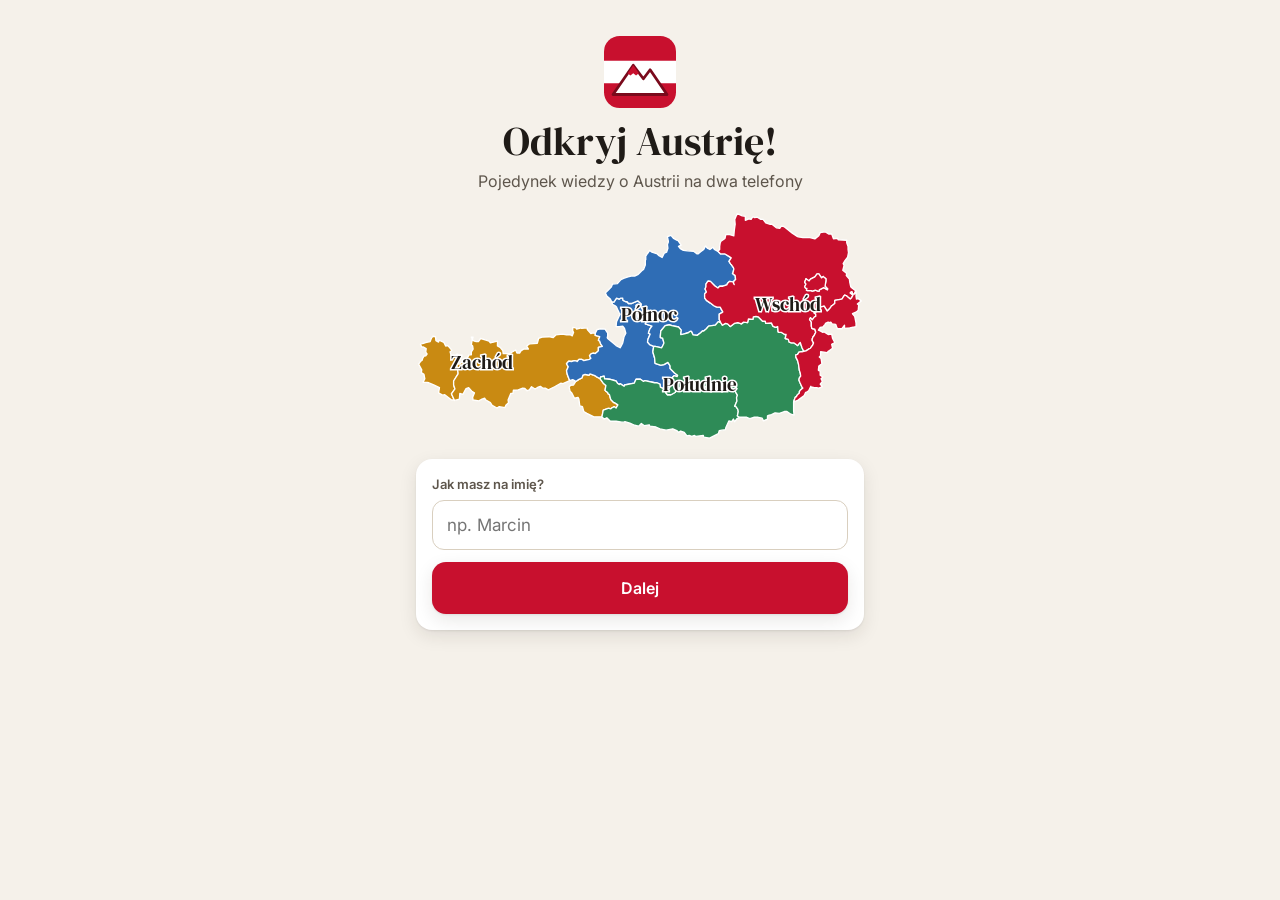
==== docs/index.html @ 0fe3a3f0 "Bez migania kart (ekran nie przebudowuje się bez zmian), animacja rzutu kostką, czas rzutu doliczany" ====
<!doctype html>
<html lang="pl">
<head>
<meta charset="utf-8">
<meta name="viewport" content="width=device-width, initial-scale=1, viewport-fit=cover">
<title>Odkryj Austrię!</title>
<meta name="description" content="Pojedynek wiedzy o Austrii na dwa telefony: zbierz pełną mapę kraju.">
<meta name="theme-color" content="#C8102E">
<meta name="apple-mobile-web-app-capable" content="yes">
<meta name="mobile-web-app-capable" content="yes">
<meta name="apple-mobile-web-app-status-bar-style" content="black-translucent">
<meta name="apple-mobile-web-app-title" content="Odkryj Austrię">
<link rel="manifest" href="manifest.webmanifest">
<link rel="icon" href="icon-192.png">
<link rel="apple-touch-icon" href="apple-touch-icon.png">
<link rel="preconnect" href="https://fonts.googleapis.com">
<link rel="preconnect" href="https://fonts.gstatic.com" crossorigin>
<link href="https://fonts.googleapis.com/css2?family=DM+Serif+Display&family=Inter:wght@400;600;700;800&display=swap" rel="stylesheet">
<style>:root {
  --red: #C8102E; --red-ink: #8E0B21; --red-soft: #FBE7EA;
  --bg: #F5F1EA; --bg2: #EBE4D8; --card: #FFFFFF; --ink: #1F1B17; --ink2: #5E564C; --line: #D9CFBF;
  --ok: #1E7F4F; --ok-soft: #DDF2E6; --bad: #B3261E; --bad-soft: #FADEDC; --warn: #9A6B00;
  --c-ZAB: #C65A12; --c-GEO: #237A4B; --c-HIS: #A1262B; --c-KUL: #2557C7; --c-SPO: #7A3BB0; --c-WYB: #A07800;
  --r-east: #C8102E; --r-north: #2F6DB5; --r-south: #2E8B57; --r-west: #C98A12; --r-none: #D7D0C4;
  --art-sky: #DCEBF5; --art-ink: #2A2420; --art-red: #C8102E; --art-stone: #EFE6D6; --art-green: #7DB46C; --art-green2: #8BBF73;
  --art-rock: #A9B4BF; --art-lake: #5B9BD5; --art-gold: #E1B12C; --art-sun: #F2C14E;
  --sp-luck-bg: #FCE9C8; --sp-detour-bg: #DDE7F0; --sp-ticket-bg: #E3F0E1; --sp-express-bg: #F3E2F1;
  --shadow: 0 1px 2px rgba(40,30,20,.08), 0 6px 18px rgba(40,30,20,.10);
  --radius: 16px;
  --font: 'Inter', system-ui, -apple-system, 'Segoe UI', Roboto, sans-serif;
  --deco: 'DM Serif Display', Georgia, serif;
  color-scheme: light;
}
@media (prefers-color-scheme: dark) {
  :root:not([data-theme="light"]) {
    --bg: #15120F; --bg2: #1F1A16; --card: #26201B; --ink: #F3EDE4; --ink2: #B6AB9C; --line: #3A322B;
    --red-soft: #3A1418; --ok: #5CC28C; --ok-soft: #173326; --bad: #F2867E; --bad-soft: #3A1B19; --warn: #E3B341;
    --c-ZAB: #F08A47; --c-GEO: #4CB97E; --c-HIS: #EE6B70; --c-KUL: #7FA2F5; --c-SPO: #B98AE6; --c-WYB: #D9B23A;
    --r-none: #4A4139; --art-sky: #2B3A47; --art-stone: #CFC4B2; --art-ink: #14110E;
    --sp-luck-bg: #3D3221; --sp-detour-bg: #26313B; --sp-ticket-bg: #23331F; --sp-express-bg: #382536;
    --shadow: 0 1px 2px rgba(0,0,0,.4), 0 6px 18px rgba(0,0,0,.35);
    color-scheme: dark;
  }
}
:root[data-theme="dark"] {
  --bg: #15120F; --bg2: #1F1A16; --card: #26201B; --ink: #F3EDE4; --ink2: #B6AB9C; --line: #3A322B;
  --red-soft: #3A1418; --ok: #5CC28C; --ok-soft: #173326; --bad: #F2867E; --bad-soft: #3A1B19; --warn: #E3B341;
  --c-ZAB: #F08A47; --c-GEO: #4CB97E; --c-HIS: #EE6B70; --c-KUL: #7FA2F5; --c-SPO: #B98AE6; --c-WYB: #D9B23A;
  --r-none: #4A4139; --art-sky: #2B3A47; --art-stone: #CFC4B2; --art-ink: #14110E;
  --sp-luck-bg: #3D3221; --sp-detour-bg: #26313B; --sp-ticket-bg: #23331F; --sp-express-bg: #382536;
  --shadow: 0 1px 2px rgba(0,0,0,.4), 0 6px 18px rgba(0,0,0,.35);
  color-scheme: dark;
}

* { box-sizing: border-box; -webkit-tap-highlight-color: transparent; }
html, body { margin: 0; height: 100%; }
body {
  background: var(--bg); color: var(--ink); font-family: var(--font); font-size: 16px; line-height: 1.45;
  -webkit-font-smoothing: antialiased; overscroll-behavior-y: none;
}
#app {
  max-width: 480px; margin: 0 auto; min-height: 100%;
  padding: calc(env(safe-area-inset-top) + 12px) 16px calc(env(safe-area-inset-bottom) + 16px);
  display: flex; flex-direction: column;
}
svg { display: block; }
button { font: inherit; color: inherit; }
a { color: var(--red); }
h1, h2, h3 { margin: 0; line-height: 1.15; }
.deco { font-family: var(--deco); font-weight: 400; letter-spacing: .2px; }
.muted { color: var(--ink2); }
.small { font-size: 13px; }
.center { text-align: center; }
.row { display: flex; gap: 10px; align-items: center; }
.row.wrap { flex-wrap: wrap; }
.grow { flex: 1; }
.stack { display: flex; flex-direction: column; gap: 12px; }
.spacer { flex: 1; }
.sr { position: absolute; width: 1px; height: 1px; overflow: hidden; clip: rect(0 0 0 0); }

/* przyciski */
.btn {
  display: flex; align-items: center; justify-content: center; gap: 8px; min-height: 52px; padding: 12px 18px;
  border: 0; border-radius: 14px; background: var(--card); color: var(--ink); font-weight: 600; font-size: 16px;
  box-shadow: var(--shadow); cursor: pointer; text-decoration: none; width: 100%; transition: transform .12s ease, background .2s;
}
.btn:active { transform: scale(.98); }
.btn[disabled] { opacity: .45; cursor: default; transform: none; }
.btn.primary { background: var(--red); color: #fff; }
.btn.ghost { background: transparent; box-shadow: none; border: 1.5px solid var(--line); }
.btn.small { min-height: 40px; padding: 8px 12px; font-size: 14px; border-radius: 12px; width: auto; }
.btn svg { width: 20px; height: 20px; }
.iconbtn { width: 44px; height: 44px; border-radius: 12px; border: 0; background: transparent; display: grid; place-items: center; cursor: pointer; color: var(--ink); }
.iconbtn svg { width: 24px; height: 24px; }

/* nagłówek ekranu */
.top { display: flex; align-items: center; gap: 6px; margin: -4px -8px 10px; min-height: 44px; }
.top h2 { font-size: 20px; flex: 1; }

/* karty i panele */
.panel { background: var(--card); border-radius: var(--radius); box-shadow: var(--shadow); padding: 16px; }
.field { display: flex; flex-direction: column; gap: 6px; }
.field label, .lbl { font-size: 13px; font-weight: 600; color: var(--ink2); }
input[type=text], textarea {
  font: inherit; font-size: 17px; padding: 12px 14px; border-radius: 12px; border: 1.5px solid var(--line);
  background: var(--card); color: var(--ink); width: 100%;
}
input[type=text]:focus, textarea:focus { outline: 2px solid var(--red); border-color: transparent; }
.code-input { font-size: 30px !important; letter-spacing: 8px; text-align: center; text-transform: uppercase; font-weight: 700; }
.seg { display: flex; background: var(--bg2); border-radius: 12px; padding: 4px; gap: 4px; }
.seg button { flex: 1; min-height: 40px; border: 0; background: transparent; border-radius: 9px; font-weight: 600; cursor: pointer; color: var(--ink2); }
.seg button.on { background: var(--card); color: var(--ink); box-shadow: var(--shadow); }
.switch { display: flex; align-items: center; justify-content: space-between; gap: 12px; padding: 10px 0; border-bottom: 1px solid var(--line); }
.switch:last-child { border-bottom: 0; }
.switch .t { font-weight: 600; }
.switch .d { font-size: 13px; color: var(--ink2); }
.tog { position: relative; width: 50px; height: 30px; flex: none; }
.tog input { opacity: 0; width: 0; height: 0; position: absolute; }
.tog span { position: absolute; inset: 0; background: var(--line); border-radius: 30px; transition: .2s; cursor: pointer; }
.tog span::after { content: ''; position: absolute; width: 24px; height: 24px; left: 3px; top: 3px; border-radius: 50%; background: #fff; transition: .2s; box-shadow: 0 1px 3px rgba(0,0,0,.3); }
.tog input:checked + span { background: var(--red); }
.tog input:checked + span::after { transform: translateX(20px); }
.tog input:focus-visible + span { outline: 2px solid var(--ink); }

/* ekran startowy */
.hero { text-align: center; padding: 8px 0 4px; }
.hero .logo { width: 72px; height: 72px; margin: 0 auto 10px; }
.hero h1 { font-family: var(--deco); font-size: 40px; font-weight: 400; }
.hero p { margin: 6px 0 0; color: var(--ink2); }
.hero-map { margin: 14px 0 18px; }
.menu { display: grid; grid-template-columns: 1fr 1fr; gap: 10px; }
.menu .btn.wide { grid-column: span 2; }
.resume { border-left: 4px solid var(--red); }
.install-tip { font-size: 14px; background: var(--bg2); border-radius: 12px; padding: 12px; }

/* mapa */
.map svg { width: 100%; height: auto; }
.map path { stroke: var(--card); stroke-width: 3; stroke-linejoin: round; transition: fill .35s ease; }
.map .st.none { fill: var(--r-none); }
.map .reg-label { font-family: var(--deco); font-size: 42px; fill: var(--ink); paint-order: stroke; stroke: var(--card); stroke-width: 7px; text-anchor: middle; pointer-events: none; }
.map.small .reg-label { display: none; }
.map .pop { animation: pop .4s ease; transform-origin: center; transform-box: fill-box; }
@keyframes pop { 0% { transform: scale(1); } 45% { transform: scale(1.06); filter: brightness(1.15); } 100% { transform: scale(1); } }
.legend { display: flex; flex-wrap: wrap; gap: 6px 12px; justify-content: center; font-size: 13px; color: var(--ink2); margin-top: 6px; }
.legend i { display: inline-block; width: 12px; height: 12px; border-radius: 3px; margin-right: 4px; vertical-align: -1px; }

/* plansza */
.board { display: flex; flex-direction: column; gap: 10px; flex: 1; }
.opp-bar { display: flex; align-items: center; gap: 10px; background: var(--card); border-radius: 14px; padding: 8px 10px; box-shadow: var(--shadow); }
.opp-bar .map { width: 96px; flex: none; }
.opp-bar .nm { font-weight: 700; }
.pill { display: inline-flex; align-items: center; gap: 4px; font-size: 12px; font-weight: 700; padding: 3px 8px; border-radius: 99px; background: var(--bg2); color: var(--ink2); }
.pill svg { width: 14px; height: 14px; }
.pill.on { background: var(--ok-soft); color: var(--ok); }
.pill.off { background: var(--bad-soft); color: var(--bad); }
.pill.turn { background: var(--red); color: #fff; }
.me-bar { background: var(--card); border-radius: 16px; padding: 10px 12px 12px; box-shadow: var(--shadow); }
.me-bar .head { display: flex; align-items: center; gap: 8px; margin-bottom: 4px; }
.counts { display: grid; grid-template-columns: repeat(4, 1fr); gap: 6px; margin-top: 8px; }
.counts div { text-align: center; font-size: 12px; border-radius: 10px; padding: 5px 2px; background: var(--bg2); }
.counts b { display: block; font-size: 16px; }
.stage { flex: 1; display: flex; flex-direction: column; gap: 12px; justify-content: center; min-height: 300px; }
.status-line { text-align: center; font-weight: 600; color: var(--ink2); }

/* karta regionu / specjalna */
.gcard {
  width: min(62vw, 230px); aspect-ratio: 63 / 88; margin: 0 auto; border-radius: 16px; background: var(--card);
  box-shadow: var(--shadow); overflow: hidden; display: flex; flex-direction: column; border: 3px solid var(--rc, var(--red));
}
.gcard.enter { animation: flip .45s cubic-bezier(.2,.7,.3,1) both; }
@keyframes flip { from { transform: perspective(700px) rotateY(90deg) scale(.92); } to { transform: none; } }
.gcard .art { flex: 1.1; min-height: 0; }
.gcard .art svg { width: 100%; height: 100%; }
.gcard .mini { padding: 6px 12px 0; }
.gcard .nm { font-family: var(--deco); font-size: 26px; text-align: center; padding: 2px 8px 10px; color: var(--rc); }
.gcard.special { --rc: var(--ink); }
.gcard.special .nm { font-size: 22px; }
.gcard .desc { font-size: 13px; padding: 0 12px 12px; text-align: center; color: var(--ink2); }

/* kostka */
.die {
  width: 84px; height: 84px; margin: 0 auto; border-radius: 20px; display: grid; place-items: center;
  background: var(--card); box-shadow: var(--shadow); color: var(--dc, var(--ink)); border: 3px solid var(--dc, var(--line));
}
.die svg { width: 48px; height: 48px; }
.die-stage { display: flex; flex-direction: column; align-items: center; gap: 12px; }
.die-stage .die { width: 120px; height: 120px; border-radius: 26px; border-width: 4px; transition: border-color .08s, color .08s; }
.die-stage .die svg { width: 68px; height: 68px; }
.die-stage .die.tumble { animation: tumble .18s linear infinite; }
@keyframes tumble { 0% { transform: rotate(0) translateY(0); } 25% { transform: rotate(14deg) translateY(-8px); } 50% { transform: rotate(0) translateY(0); } 75% { transform: rotate(-14deg) translateY(-8px); } 100% { transform: rotate(0) translateY(0); } }
.die-stage .die.land { animation: land .45s cubic-bezier(.2,1.6,.4,1); }
@keyframes land { 0% { transform: scale(.8); } 60% { transform: scale(1.15); } 100% { transform: scale(1); } }
.die-stage .who { color: #fff; font-weight: 700; text-shadow: 0 1px 3px rgba(0,0,0,.5); }
.die-stage .die-label { background: var(--card); border-radius: 10px; padding: 6px 14px; font-size: 18px; opacity: 0; transition: opacity .2s; }
.die-stage .die-label.on { opacity: 1; }
.die-label { text-align: center; font-weight: 700; margin-top: 6px; color: var(--dc); }

/* kategoria */
.cat { display: inline-flex; align-items: center; gap: 6px; font-weight: 700; font-size: 13px; color: var(--cc); background: color-mix(in srgb, var(--cc) 14%, transparent); padding: 4px 10px 4px 6px; border-radius: 99px; }
.cat svg { width: 20px; height: 20px; }
.cat-grid { display: grid; grid-template-columns: 1fr 1fr; gap: 10px; }
.cat-grid .btn { justify-content: flex-start; color: var(--cc); border-left: 5px solid var(--cc); }
.cat-grid .btn span { color: var(--ink); }
.cat-grid .btn svg { width: 26px; height: 26px; }
.diff { display: inline-flex; gap: 3px; vertical-align: middle; }
.diff i { width: 7px; height: 7px; border-radius: 50%; background: var(--line); }
.diff i.on { background: var(--ink2); }

/* pytanie */
.qbox { display: flex; flex-direction: column; gap: 12px; flex: 1; }
.qhead { display: flex; align-items: center; gap: 8px; }
.timer { height: 8px; background: var(--bg2); border-radius: 8px; overflow: hidden; }
.timer i { display: block; height: 100%; background: var(--red); border-radius: 8px; transition: width .25s linear; }
.timer.paused i { background: var(--warn); }
.qtext { font-size: 20px; font-weight: 650; line-height: 1.3; }
.answers { display: flex; flex-direction: column; gap: 10px; margin-top: auto; }
.ans {
  min-height: 56px; border: 2px solid var(--line); background: var(--card); border-radius: 14px; padding: 10px 14px; text-align: left;
  font-size: 16px; font-weight: 600; cursor: pointer; display: flex; align-items: center; gap: 10px; transition: background .2s, border-color .2s;
}
.ans .k { width: 28px; height: 28px; flex: none; border-radius: 8px; background: var(--bg2); display: grid; place-items: center; font-size: 13px; font-weight: 800; color: var(--ink2); }
.ans .t { flex: 1; }
.ans .tags { display: flex; gap: 4px; }
.ans .tag { font-size: 11px; font-weight: 800; padding: 2px 6px; border-radius: 6px; background: var(--bg2); color: var(--ink2); }
.ans.chosen { border-color: var(--ink); }
.ans.correct { border-color: var(--ok); background: var(--ok-soft); }
.ans.correct .k { background: var(--ok); color: #fff; }
.ans.wrong { border-color: var(--bad); background: var(--bad-soft); }
.ans.wrong .k { background: var(--bad); color: #fff; }
.ans.gone { opacity: .25; text-decoration: line-through; pointer-events: none; }
.ans[disabled] { cursor: default; }
.helpers { display: flex; gap: 8px; align-items: center; justify-content: space-between; }

.result { border-radius: 14px; padding: 12px 14px; font-weight: 700; display: flex; gap: 10px; align-items: center; }
.result svg { width: 26px; height: 26px; flex: none; }
.result.good { background: var(--ok-soft); color: var(--ok); }
.result.bad { background: var(--bad-soft); color: var(--bad); }
.result.neutral { background: var(--bg2); color: var(--ink2); }
.expl { font-size: 15px; }
.sources { font-size: 12px; color: var(--ink2); display: flex; flex-wrap: wrap; gap: 4px 10px; }
.sources a { color: var(--ink2); }

/* toasty */
#toasts { position: fixed; left: 0; right: 0; top: calc(env(safe-area-inset-top) + 10px); display: flex; flex-direction: column; align-items: center; gap: 6px; pointer-events: none; z-index: 50; }
.toast { background: var(--ink); color: var(--bg); padding: 10px 16px; border-radius: 12px; font-weight: 600; font-size: 14px; box-shadow: var(--shadow); max-width: 92vw; animation: tin .25s ease; }
@keyframes tin { from { transform: translateY(-10px); opacity: 0; } to { transform: none; opacity: 1; } }

/* modal */
.modal-bg { position: fixed; inset: 0; background: rgba(0,0,0,.45); display: flex; align-items: flex-end; justify-content: center; z-index: 40; }
.modal { background: var(--bg); width: 100%; max-width: 480px; border-radius: 20px 20px 0 0; padding: 18px 16px calc(env(safe-area-inset-bottom) + 18px); max-height: 85vh; overflow: auto; animation: up .25s ease; }
@keyframes up { from { transform: translateY(40px); opacity: .5; } to { transform: none; opacity: 1; } }

/* poczekalnia */
.bigcode { font-size: 44px; font-weight: 800; letter-spacing: 8px; text-align: center; font-variant-numeric: tabular-nums; }
.qr { width: 190px; height: 190px; margin: 0 auto; background: #fff; border-radius: 12px; padding: 10px; }
.qr svg, .qr img { width: 100%; height: 100%; }

/* historia / statystyki */
.bar { height: 10px; background: var(--bg2); border-radius: 10px; overflow: hidden; }
.bar i { display: block; height: 100%; background: var(--cc, var(--red)); }
.list { display: flex; flex-direction: column; gap: 8px; }
.item { background: var(--card); border-radius: 12px; padding: 12px; box-shadow: var(--shadow); }
.tabs { display: flex; gap: 6px; overflow-x: auto; margin-bottom: 4px; }
.tabs button { flex: none; border: 0; background: var(--bg2); border-radius: 99px; padding: 8px 14px; font-weight: 600; cursor: pointer; color: var(--ink2); }
.tabs button.on { background: var(--ink); color: var(--bg); }

/* samouczek */
.slide { text-align: center; }
.slide h3 { font-family: var(--deco); font-size: 26px; font-weight: 400; margin: 8px 0; }
.dots { display: flex; gap: 6px; justify-content: center; }
.dots i { width: 8px; height: 8px; border-radius: 50%; background: var(--line); }
.dots i.on { background: var(--red); }

.win-banner { text-align: center; }
.win-banner h2 { font-family: var(--deco); font-size: 34px; font-weight: 400; }

@media (prefers-reduced-motion: reduce) {
  *, *::before, *::after { animation-duration: .01ms !important; animation-iteration-count: 1 !important; transition-duration: .01ms !important; }
}
@media (min-width: 700px) { #app { padding-top: 28px; } }
</style>
</head>
<body>
<div id="app"></div>
<div id="toasts" aria-live="polite"></div>
<noscript>Ta gra wymaga włączonej obsługi JavaScriptu.</noscript>
<script>
window.COUNTRY = {"code": "at", "name": "Austria", "nameLocal": "Österreich", "gameTitle": "Odkryj Austrię!", "palette": {"primary": "#C8102E", "secondary": "#FFFFFF", "accent": "#E2712B"}, "regions": [{"id": "east", "name": "Wschód", "adminUnits": ["Wiedeń", "Dolna Austria", "Burgenland"], "color": "#C8102E", "motifs": ["katedra św. Szczepana", "diabelski młyn w Praterze", "winnice Wachau", "Jezioro Nezyderskie"], "description": "Najludniejsza część kraju: Wiedeń, dolina Dunaju i równiny nad Jeziorem Nezyderskim."}, {"id": "north", "name": "Północ", "adminUnits": ["Górna Austria", "Salzburg"], "color": "#2F6DB5", "motifs": ["twierdza Hohensalzburg", "Hallstatt", "jeziora Salzkammergut", "Dunaj w Linzu"], "description": "Kraina jezior Salzkammergut, miasto Mozarta i przemysłowy Linz nad Dunajem."}, {"id": "south", "name": "Południe", "adminUnits": ["Styria", "Karyntia"], "color": "#2E8B57", "motifs": ["wieża zegarowa w Grazu", "jezioro Wörthersee", "Grossglockner", "olej z pestek dyni"], "description": "Zielona Styria z Grazem i ciepłe jeziora Karyntii u stóp Wysokich Taurów."}, {"id": "west", "name": "Zachód", "adminUnits": ["Tyrol", "Vorarlberg"], "color": "#C98A12", "motifs": ["Złoty Dach w Innsbrucku", "Alpy i skocznia Bergisel", "Jezioro Bodeńskie"], "description": "Najwyższe Alpy, Innsbruck i Jezioro Bodeńskie na styku trzech państw."}], "specialCards": {"luck": {"name": "Tu felix Austria", "short": "Szczęście", "flavor": "Zabierz przeciwnikowi kartę regionu, którego ci brakuje. Nie działa na gracza w twierdzy."}, "detour": {"name": "Lawina", "short": "Objazd", "flavor": "Lawina zasypała drogę! Oddajesz przeciwnikowi jedną kartę regionu, a jeśli masz duplikat, musisz oddać duplikat."}, "ticket": {"name": "Kolejka gondolowa", "short": "Bilet", "flavor": "Zachowaj tę kartę. Po złej odpowiedzi w swojej turze możesz jej użyć i mimo to zdobyć kartę regionu."}, "express": {"name": "Walc", "short": "Ekspres", "flavor": "Jeszcze jeden takt! Po tej rundzie od razu rozegrasz dodatkową rundę z następną kartą."}}, "regionSplitRationale": "Podział opiera się wyłącznie na granicach krajów związkowych. Każdy makroregion ma rozpoznawalne miasto i krajobraz: Wschód (Wiedeń, Dunaj, Jezioro Nezyderskie), Północ (Salzburg, Salzkammergut, Linz), Południe (Graz, jeziora Karyntii, Wysokie Taury), Zachód (Innsbruck, Alpy, Jezioro Bodeńskie). Wschód ma najwięcej zabytków, dlatego w kategoriach ZAB i GEO każdy z pozostałych regionów ma co najmniej 18% pytań (wymóg: 15%). Grossglockner leży na granicy Karyntii i Tyrolu; przypisano go do Południa (Karyntia, droga Grossglockner).", "contentVersion": "1.0.0", "factsAsOf": "2026-11-04"};
</script>
<script>
// Wygenerowane przez tools/geo2svg.py
window.MAPA = {"w": 1012, "h": 519, "states": [{"id": "vbg", "name": "Vorarlberg", "region": "west", "d": "M85,393L88,402L80,413L87,428L79,426L65,415L60,416L51,411L53,399L40,393L29,388L25,387L16,387L20,379L18,369L12,365L13,359L6,346L10,340L14,337L15,333L18,328L22,327L25,323L22,319L23,311L16,307L14,308L10,302L12,300L17,299L20,298L24,297L32,295L35,287L38,283L44,284L45,293L51,296L52,292L63,297L67,305L72,304L81,315L77,318L80,329L83,326L90,327L93,323L99,326L90,344L91,346L93,353L95,365L95,368L85,384L85,393Z", "cx": 50, "cy": 343}, {"id": "tir", "name": "Tyrol", "region": "west", "d": "M423,450L420,465L412,465L402,465L386,457L379,453L376,442L370,440L368,425L366,421L358,423L352,411L348,407L346,398L349,394L356,393L361,385L367,381L375,377L377,371L382,369L391,371L393,368L404,372L407,374L416,379L423,389L429,394L427,405L429,407L433,410L434,413L436,414L437,415L440,426L447,433L448,433L456,438L452,445L448,442L442,445L440,447L436,446L434,446L428,448L423,450ZM149,425L142,429L129,427L128,421L132,411L127,408L119,399L113,401L106,414L99,412L98,425L87,428L80,413L88,402L85,393L85,384L95,368L95,365L93,353L91,346L98,346L102,343L113,337L120,325L125,325L125,318L129,312L128,305L125,302L127,291L132,294L136,295L141,295L146,288L156,291L165,294L168,298L184,294L184,305L190,308L196,315L197,322L201,322L206,322L212,322L225,314L228,321L234,321L237,316L243,312L254,312L250,305L257,300L274,299L277,288L285,285L300,284L310,286L316,280L331,278L340,280L349,280L353,282L356,274L354,271L354,263L361,264L363,267L373,264L374,265L387,264L387,268L395,277L398,276L405,276L405,281L415,284L412,292L415,294L417,300L421,306L412,308L412,315L411,317L405,322L401,321L396,322L392,327L395,333L392,335L379,338L374,335L368,335L364,340L363,339L358,338L351,340L345,339L340,345L344,352L340,361L342,370L347,383L332,390L327,389L313,397L299,404L292,400L286,400L281,396L276,398L269,402L261,397L256,404L251,406L246,401L241,400L231,404L220,405L219,412L214,412L208,427L209,433L203,439L201,444L188,442L183,445L172,439L168,433L158,427L155,423L149,425ZM127,291L125,285L129,285L127,291Z", "cx": 250, "cy": 345}, {"id": "sbg", "name": "Salzburg", "region": "north", "d": "M566,408L564,410L562,403L552,398L551,391L544,388L539,388L517,383L514,385L507,380L497,380L493,389L471,393L470,396L461,390L459,392L455,389L452,384L437,380L426,379L425,373L417,375L416,379L407,374L404,372L393,368L391,371L382,369L377,371L375,377L367,381L361,385L354,381L347,383L342,370L340,361L344,352L340,345L345,339L351,340L358,338L363,339L364,340L368,335L374,335L379,338L392,335L395,333L392,327L396,322L401,321L405,322L411,317L412,315L412,308L421,306L417,300L415,294L412,292L415,284L405,281L405,276L409,268L417,266L427,267L433,276L433,282L432,286L433,288L446,299L452,304L461,309L463,306L467,298L470,284L474,276L471,265L467,260L459,261L452,261L453,250L459,237L461,233L459,230L456,224L453,217L450,214L444,211L442,205L447,206L453,197L459,199L462,197L467,197L467,199L468,202L474,205L477,205L480,209L487,209L488,208L501,203L509,210L508,215L501,211L497,213L498,223L496,225L499,231L502,241L507,241L513,244L520,242L530,244L531,248L522,246L518,255L533,260L528,267L525,276L529,278L524,290L523,296L528,302L537,306L535,317L536,322L539,332L540,344L552,348L554,348L560,347L569,342L574,350L574,356L584,366L591,371L590,374L583,372L576,379L580,385L570,405L566,408Z", "cx": 465, "cy": 308}, {"id": "ooe", "name": "Górna Austria", "region": "north", "d": "M552,286L557,287L560,298L559,301L555,309L540,306L537,306L528,302L523,296L524,290L529,278L525,276L528,267L533,260L518,255L522,246L531,248L530,244L520,242L513,244L507,241L502,241L499,231L496,225L498,223L497,213L501,211L508,216L509,210L501,203L489,208L487,209L480,209L477,205L474,205L468,202L467,199L467,197L462,197L459,199L453,197L447,206L442,205L439,199L431,192L428,185L434,179L441,172L444,165L455,164L463,155L469,152L479,149L486,147L494,147L502,143L505,140L510,135L514,132L516,127L518,122L518,118L518,111L519,110L519,102L523,96L528,89L533,93L545,97L549,101L556,105L561,95L566,93L569,84L568,76L570,70L570,68L568,58L576,55L582,62L589,66L592,67L599,77L593,80L597,85L604,89L613,90L627,91L635,97L637,97L643,92L650,87L654,79L658,84L664,87L671,82L674,87L682,91L688,97L698,97L706,102L712,106L707,114L711,120L713,122L717,128L718,131L716,140L715,141L721,146L722,155L719,157L717,162L719,166L718,165L716,160L708,159L704,163L702,167L693,170L686,170L682,174L676,170L673,167L665,159L660,158L655,165L655,170L655,171L653,176L656,183L655,184L652,187L652,190L652,196L656,202L665,208L673,214L677,216L680,217L687,217L693,228L692,229L685,233L685,245L689,253L683,250L676,258L661,260L656,266L650,271L647,271L643,275L635,281L626,280L622,272L619,272L615,275L604,278L598,279L598,275L599,269L593,262L578,259L573,257L563,259L553,271L552,282L552,286Z", "cx": 587, "cy": 182}, {"id": "ktn", "name": "Karyntia", "region": "south", "d": "M649,507L632,509L629,507L623,509L617,507L612,508L606,500L598,497L593,500L589,496L580,492L565,495L551,492L542,488L528,486L527,483L516,485L509,480L503,486L494,484L483,479L472,476L470,477L465,477L452,475L446,475L439,475L431,467L425,470L420,465L423,450L428,448L434,446L436,446L440,447L442,445L448,442L452,445L456,438L449,433L447,433L440,426L437,415L436,414L434,413L433,410L429,407L427,405L429,394L423,389L416,379L417,375L425,373L426,379L437,380L452,384L455,389L459,392L461,390L470,396L471,393L493,389L497,380L507,380L514,385L517,383L539,388L544,388L551,391L552,398L562,403L564,410L568,415L576,415L585,410L588,406L594,401L602,394L609,387L613,389L618,384L623,394L635,393L648,399L654,397L669,396L672,399L674,396L683,396L693,391L702,389L703,392L708,397L718,402L726,416L725,422L725,429L720,441L722,441L727,448L728,453L726,463L731,466L725,469L720,476L717,470L713,476L707,474L700,489L699,494L691,495L685,496L683,503L663,513L650,511L649,507Z", "cx": 561, "cy": 438}, {"id": "stm", "name": "Styria", "region": "south", "d": "M731,466L726,463L728,453L727,448L722,441L720,441L725,429L724,422L726,416L718,402L708,397L703,392L702,389L693,391L683,396L674,396L672,399L669,396L654,397L648,399L635,393L623,393L618,384L613,389L609,387L602,394L594,401L588,406L585,410L576,415L568,415L564,410L566,408L570,405L580,385L576,379L583,372L590,374L591,371L584,366L574,356L574,350L569,342L560,347L554,348L552,348L540,344L539,332L536,322L535,318L537,306L540,306L555,309L559,301L560,298L557,287L552,286L552,282L553,271L563,259L573,257L578,259L593,262L599,269L598,275L598,279L604,278L615,275L619,272L622,272L626,280L635,281L643,275L647,271L650,271L656,266L661,260L676,258L683,250L689,253L692,258L699,254L704,255L710,261L719,254L727,252L735,255L740,251L749,252L751,244L761,245L762,239L768,238L773,239L783,249L789,249L790,254L803,253L806,260L812,263L817,261L818,273L820,274L825,274L833,279L836,279L834,288L841,290L843,296L848,298L854,298L862,304L865,300L868,297L872,309L876,317L872,318L869,318L865,319L862,324L858,325L858,326L858,330L862,338L864,345L865,353L866,360L867,363L868,366L869,373L866,377L865,382L867,387L871,396L873,399L874,400L868,405L866,408L866,411L861,416L859,420L857,420L854,428L853,431L853,437L853,451L854,461L847,459L838,453L832,453L821,457L811,456L803,460L798,461L794,463L794,470L785,474L782,468L773,466L763,466L754,469L747,466L731,466Z", "cx": 721, "cy": 348}, {"id": "noe", "name": "Dolna Austria", "region": "east", "d": "M887,312L881,316L876,317L872,309L868,297L865,300L862,304L854,298L848,298L843,296L841,290L834,288L836,279L833,279L825,274L820,274L818,273L817,261L812,263L806,260L803,253L790,254L789,249L783,249L773,239L768,238L762,239L761,245L751,244L749,252L740,251L735,255L727,252L719,254L710,261L704,255L699,254L692,258L689,253L685,245L685,233L692,229L693,228L687,217L680,217L677,216L673,214L665,208L656,202L652,196L652,190L652,187L655,184L656,183L653,176L655,171L655,170L655,165L659,159L665,159L673,167L676,170L682,174L686,170L692,170L702,167L704,163L708,159L716,160L718,165L719,166L717,162L719,157L722,155L721,146L715,141L716,140L718,131L717,128L713,122L711,120L707,114L712,106L706,102L698,97L688,97L682,91L686,87L686,80L687,73L689,68L698,62L700,53L707,53L718,56L719,44L721,30L720,19L723,12L726,6L737,11L744,12L744,21L752,18L757,19L761,13L765,15L771,14L779,19L784,19L790,27L800,30L804,30L814,38L822,39L825,34L831,35L850,50L862,58L866,59L867,59L874,60L883,60L890,60L901,63L910,56L913,49L924,47L932,52L939,52L943,63L952,62L954,65L973,66L973,72L976,80L976,87L977,94L975,104L969,112L965,119L967,123L964,134L973,141L972,146L979,154L980,162L982,171L985,174L993,180L990,188L986,187L985,183L983,183L981,185L985,188L987,190L984,196L981,199L974,193L972,191L968,190L962,199L946,202L946,209L941,213L938,215L937,217L934,221L932,223L930,226L925,220L922,215L913,217L909,223L905,227L904,228L899,230L903,233L903,238L901,239L895,246L891,241L889,245L893,251L893,254L893,260L894,264L894,265L896,266L901,267L903,274L899,282L897,284L895,289L895,293L898,298L896,303L891,310L887,312ZM881,153L878,161L881,165L878,171L880,174L883,175L882,179L884,180L893,180L895,181L902,179L905,180L908,181L911,181L911,178L921,173L929,178L930,176L924,170L926,158L926,153L921,149L920,148L916,151L910,142L906,142L901,149L891,154L888,158L881,153Z", "cx": 820, "cy": 171}, {"id": "bgl", "name": "Burgenland", "region": "east", "d": "M862,428L853,431L854,428L857,420L859,420L861,416L866,411L866,408L868,405L874,400L873,399L871,396L867,387L865,382L866,377L869,373L868,366L867,363L866,360L865,353L864,346L862,338L858,330L858,327L858,325L862,324L865,319L869,318L872,318L876,317L881,316L887,312L891,310L896,303L898,298L895,293L895,289L897,284L899,282L903,274L901,267L896,266L894,265L894,264L893,260L893,254L893,251L889,245L891,241L895,246L900,239L903,238L903,233L899,230L904,228L905,227L909,223L913,217L922,215L925,220L929,226L932,223L934,221L937,217L938,215L941,213L946,209L946,202L962,199L968,190L972,191L974,193L981,199L984,196L987,190L985,188L981,185L983,183L985,183L986,187L990,188L994,181L994,193L995,199L999,198L1006,203L997,210L1000,212L999,224L995,228L986,232L991,238L994,253L994,261L990,262L980,264L968,265L968,258L962,266L952,266L951,264L948,256L940,255L937,251L935,252L931,251L925,254L924,256L919,262L913,263L909,269L913,271L919,274L922,273L931,279L939,278L941,288L946,297L939,301L941,310L934,315L931,317L929,320L914,318L914,327L911,330L915,333L917,345L910,350L909,359L909,360L913,362L913,371L919,375L915,379L918,385L913,391L918,397L910,400L905,399L899,399L896,398L893,399L893,398L892,396L887,406L881,410L880,410L877,417L866,425L862,428Z", "cx": 918, "cy": 295}, {"id": "wien", "name": "Wiedeń", "region": "east", "d": "M902,179L895,181L893,180L884,180L882,179L883,175L880,174L878,171L881,165L878,161L881,153L888,158L891,154L901,149L906,142L910,142L916,151L920,148L921,149L926,153L926,158L924,170L930,176L929,178L921,173L911,178L911,181L908,181L905,180L902,179Z", "cx": 903, "cy": 167}], "credit": "Granice krajów związkowych: Statistik Austria (CC BY 4.0), oprac. Flooh Perlot, uproszczone."};

</script>
<script>
window.BANK_DATA = "[base64]/[base64]/[base64]/[base64]/[base64]/xwbGB5CFhAZVENRUlxGNl5JRg8qGrb2HUkVABMYBhivrw5VHRVSXFVCCA4REA8NERQdGwUICwYFSxEcGUwTDxJUBQwBquYeFVkaXw4fFh8GHEUtFhIGAABOGwwYFVI+BAMQDgAYSm8ABgARBghLTzcbt/sFQ6XstvYdSRJPVVJGTEpfT1UaVAgGFhsFrvAWSkIFFwYQHR4EAQFQUhQLDQ4eXVREXEUCRBwLCgVGDrDoFxtHR0M/[base64]/[base64]/[base64]/[base64]/[base64]/[base64]/CAoVDA9yIhofAR8HSTAyAhcXBExDWVERHEcSBg8CAhwORABXLileMjgySDBQGB4AGxQRWUNbR0NGMTM7SAFQWVERExoRTUhJOBgBDQ8UCQ0FCEUcDa/[base64]/RscEK+vQRgaEQETDg6h7xEWBw0WVUJDRF9FHUpUUFUxDzIBEhAGGQQdD0leWzpfAAEWBlBFRy4RDBMLHkgPV19WJAYJBBcMEwseSA9XLlhBRUc/[base64]/[base64]/3WR1dCAYSGhdJCw5EBxsKHun4VSY6NzomIEQBExIFDQoHEh4dCxcOHksZDAZZFAccAwtWR0M/[base64]/[base64]/[base64]/FSBgIDoO4WGK6qQQJTOQcTABoJSzoQGVkOBxodUicEGxEZExUESAtVBFQlAAALCgIHV0gBOi5RHAYdFRxeRF0OHVpPGxsZXx4MCgpFExpETBVaUVhQBw0CSRwbHAQDABZdFQZLOEM/[base64]/[base64]/DBlIFBgAJQcIFxsNDgBbRg8GEAAXGgAGBxAOBRABRE8CGhEcRwIZSgoGWzcBOlcbAAYZFlVLRBcXRFoIHhoEFw0MDkoEAB5FWggeGls/[base64]/[base64]/[base64]/XtMLfTEgag8hkQSkAUDwofG4vl8ltJXiJIYgYHHBALSSQaAwoADQ9DQ1lROxUbCgsdSyEaAu7XGxEGBwcLGkZHUDYNXw4RClQCCKDtBQgHWSdEExQRER4FR0NGJBULBUkYVTERHh4ACwEZB1s3AVNZUSQTrOcOB0s/EBhMAxAfGFICBBUFrvBZEE8UERwDE63iTwsAXFlbG1FDUwZcSQQdBxIQEBlGFAVTIx0FA08gAhcNGEQCHV1UNAAJAkQRUkhTG1RVAVpSAher/[base64]/FAUWBgYGEgZEAlIuD18GHB8dBxofABMCUCRGHU1Xtu4FR0U9ERsXCx4NGxS29h2s2Rah6VIWAQNBQkNEUhtLTw8HEwoQWQ4HU7HpHktPNAIdDRhMQRxTAREBCgseAlIDCw0RFAcGHQcETzcKHgMIWBMSElpSJgcKBwW2/EpGAAEWEACt/[base64]/[base64]/[base64]/[base64]/[base64]/obAAMTRwAPHQ0fSQ4AFwYbDa6og/[base64]/[base64]/[base64]/[base64]/[base64]/hgNDhEQDxJDWShWPwgVFkQCUh4GQgMAAA1QRUcmChgGCx9ABBsHDVIEEBUdCAgXDw9NVz4bHAwRFkQCUhQPSQAZFlZeSyEOEwW2/[base64]/[base64]/[base64]/[base64]/[base64]/[base64]/3WYit/[base64]/[base64]/[base64]/[base64]/[base64]/[base64]/[base64]/STsXBA9NVzcBHAgPTUhJNgsLWgBXX1Y/[base64]/[base64]/[base64]/[base64]/SRMNR0oEGl5FQktJTSMuPVtGHE0bBhgeRUc1RAIeFgdMQQUSsfYaERgFBhtZDV8AGxoXCBBFLhEYBgsDTF5XXy9QX0dDRlxQVUgVQ1lRTVA0SV5ISSG9714IFBcVHwBFLhEYBgsDREEGt/[base64]/[base64]/[base64]/[base64]/[base64]/[base64]/[base64]/[base64]/[base64]/[base64]/CBtXSn0OVRwWB0kWGxYEHBgJRUEFAQ4XrOer/[base64]/[base64]/[base64]/rWR9eGAUSGh1JEk8ICgYYCUVBREpDQERUVlxTUg5KXwAYEhcaSQoMDBkdFxMNEQcJEREAEh8LHB0dEEQOAhYeXEkmAEQZHRIfDQ4REQ0FCEUcDa/[base64]/[base64]/[base64]/[base64]/[base64]/[base64]/[base64]/dVSkwNEFMaGwxFFUQ8t/[base64]/[base64]/[base64]/[base64]/Eh9SBwQVHRwTWRlEpexTEB0FDAEFSwVZPEITFAEYEAwXCBFLHBgODRMPFh+27EUmCAdeWRpfDgISEAit4AwFSwVZB0wSDARUIQAJGRYOBg0LEkNZKFYoAAkDARkGGAYPTVc+GxwdBAkLBVBVSH4VABEVGx0EA0ZHULr8WRsBEhhQNElfSEk/[base64]/[base64]/SRMNR0oEGl5BSktJTSMuPVtGHE0bBhgeRUcrC0sIFQ9aCAYYFVIDBAQNDhUWSkAOBwkVUgcEAwGuzgBKXRMUBB0XSQYOoekTWStYEgEBHRNWR0M/ST8WGFcAVTIQAAAEGx0IGRAPSg5XX1Y/BhcVBUswGK+vFQwQHxsMAgBGR1A0BV8bFFM3CAgXAQEMHVtGDywaAQ4TSTWs167wFwVODxAUG1A0SV5ISSUQrrQKBgkbt/[base64]/Iit/[base64]/[base64]/[base64]/[base64]/[base64]/xEVDUleWw9DTwIaHxsZAAsNClAkNwE6VxsdAR0KHQ0KSAoeTBMatsgLHQsAofC2/[base64]/[base64]/[base64]/[base64]/[base64]/[base64]/NQNDhDP0kTDUdFCAZeRERLSU0sIiFbRh9NGwYYHkVHJQUAE1kOVA8UAAAbCEUYoekTHQvo4xRTNQcaER0Nr/[base64]/o41UEVENbUVlEGVxZHQ0DHAcDGwxFAQUPUjUDWQACt/[base64]/[base64]/[base64]/[base64]/e81un4VQkVt+sKqtgSt/[base64]/0RCxoQQxgYXVQgBg5PEwgIHK+2DxwWHl5JEk9VWERNSl9PWVM/[base64]/[base64]/[base64]/rvOhMQRsSDgWt/FBGRylbJEQEGBAOFwoNTUhJMwwZWRMcGlZeSyMdBQUREwMPTVcgDgUIDwwFGRsQSHBNR19WKAgICg9LOhgIRAIdBwcQHBcIREOQ+fRnAAYHBgit/A0NSygYB0gKl/[base64]/[base64]/[base64]/FgMGBxceDTIBEgYLSzhDVEdQLBBKDhEdHR0HCk8QCh9ZGkIFArDHGAcATwkKt/[base64]/seTA9VHBYeDAIOoelSLgNIBRC28FIeRV5RWUtZGANeV18vUCQQHQUPUjAjD01XIAEeDA8CBQVSLhldABsaFbfrHE1IST8cAkAEEVM9JEtJTTcOHhAHDShXLlhBRUcgBge24K+RBBsaEVIdFxgFrvAWSkYIGRgVUh0cCAsPHBBRDRIAtvYGCAtPExIRFgxMpPdTBxut/E8UGQgcDg0bHB6w90dFKxYeFRAPDQ4XH7DrrNkKCgIXVUpaQURFTEFJF0FISwILBVoAEQkdt+tFGA0OHhIDDRYQCQ0ASS4OFgpSNB9eFRQVFVxLSTQ/[base64]/ABweGxwNCk8pBBwND04UFhAbHgBHMkhZXlshTBMaH1Q+BhEOFhK3/[base64]/oskXHRUMFzA3HxMLAkgMFxYGFUtJTQMOARoCRAIdBxEFAA4GShwbHAQDBgNdFQZLOEM/[base64]/[base64]/AlIQRcaAAWt/[base64]/GwYIFxah7wESA0gGGl1UJxsKCx4Ct/sLDVBDUxAIAAAMDUVQVTF2Qx0HAAIaX0BLHAUORE8THAcVHAcMDAVFERYHAgMcHBMACBUHHUQ/[base64]/[base64]/Kh6EY2L1UxDwABXhwbGkhdV0leWyJkMldfRV4HEAMIR1AyHu7SB7fxUgsKCAUftvxKXRMaBB0cCg+r/Us/[base64]/[base64]/[base64]/[base64]/[base64]/[base64]/[base64]/[base64]/[base64]/[base64]/rWThYBRofEk1LSTRGPFI0A18AGBIGF0tJTTNLIRgYTAsQBB0XS0lNM0s/[base64]/[base64]/[base64]/[base64]/[base64]/[base64]/[base64]/[base64]/[base64]/[base64]/r/VZGV2l7BcOG6znTxNLPhAEVxRZUxVSGQobAQZSDkp6CBAXGhscS08mGRMMBEwUVR8Rt9UcTwoKFlkYVwQet/[base64]/[base64]/[base64]/[base64]/[base64]/[base64]/[base64]/[base64]/cJA+jjFFMQHUkwAQ0CUjwfXw4FFh4BAgwKDlRQVTEPUExER1BFR15dU0RbRg9QTEpBUEVHXVRbRls3AVFZUTUHGhEdDQpSDg9eG7DxFVINCk8xLlILC1cEGFMOUi8MAQgKHB0D6eRVGlQhExIKBwG2/[base64]/1WRpfGwwXGx8CBE+G6+wPBUOD9e5LUEU+TTeu8AyvkQMMUwNSHgoFFwAHW0YPNLDPDQUICwYFSwYAHlik97DHBUkWFQgKEREPTgocEBxQRUc/CxgbGA5MDxwSVAgICASn2AVbRg82Bgew6xkQTwAEUgkLXw0UHhEcHRBNOUdBVUh4EgESA7bwRRoHAwUYBkIPGlMGExMAAkQRUgwZWQACt/[base64]/[base64]/[base64]/[base64]/[base64]/HAcXGQ0wLAoLHQQPTVcWGlweDAQNGxcdA0xDKC5YKUsIGh4SGRhIcDxZKFYTHUgEEQdfSVwPTVc4IT5LSV5ISRcYGVlDWVE/[base64]/[base64]/SRMNR0YUGV5ERUtJTS8+PltGHE0bBhgeRUc4RAAGutlfGBhTGRsMoPQHAhdZH18OEQkdt+tFHA2v61kmWAUCGhNSHwQBRCkXHB5FDgMWGl5JHxgNr/[base64]/[base64]/[base64]/[base64]/E+G6+w6A04JFFMaHQqH7/lUUFUxDykUHxgXAAtNSEk7FwReAwcGFxlLSU0rCRcLBEkOBxVWXksoDhYCEwMPQQ1XLlhDRUciAQcdHQPp+FUdFQIAFg6h6VI/[base64]/[base64]/[base64]/SR8MEFQKFFEpL0U+TQUfXxIfQUxERFZeSy46KEleSEZDFBkfWFAiEQBEBRMUC0EOAhKx8EmH7/[base64]/[base64]/[base64]/[base64]/[base64]/HAcXGQ1PKQoAEAsNLhkRBhsKDU1ISTMdBUEHVT8bHRpHQ0YhHQoPS0E9HBIUBAQBCkleWyVZFRpTIxMOCwoWSS9VWQFDIhITHAwXTwYSt/[base64]/[base64]/[base64]/[base64]/[base64]/CBub6rBNVRgAsdoXCg5LExIJRwBVBxsRExxPFwK24EpaQZfz6jkIDg4KAhub6rBeV18vUD0NAAkKAVknTA8bUVhQIQAdCQocF0pvExoQHFBFRz0LCRcLHg0sAAAdHktJTSwOGxQDWQ5VBRscSSEAAA4AHBgPPFlDWFCL5fEvChkYBEQAl/[base64]/PqOQYLHQUPXlkJVxgZGlQWEwwKBwAdWRANEQAADhkAh+/[base64]/[base64]/[base64]/[base64]/[base64]/[base64]/[base64]/[base64]/[base64]/wcXFwNIQQUBsOsNDgCh8BEQSloYBxKxzggLCg5LGBgBQkECGhEeBg4dCx8cFq+2pfJTBACt/AsPBLfiCURBEbbOBQCh9g8eTVtGdkM3HxUbGgBPNAoBGgtBQ1lRMQAHFhtEJhMaAg9NVzAcAAAWGw0KHFkuQhEFHxEAS0lNKB4WDgNKQTccGAYTCA4KBVAkRh1NVyAVHwYJABBLHhwJ6eQWClQISRUdoPIWEgXo+hYasPdJh+/6WVIUC04JtsADkOn4TxQEAAwZVwBVAB228EULEwpSCwtXGFUADgsLBgYBAVIXA+jdVRexyB4Mq/0AXFk6TBIWEhhSCxyq5ks0CwtDAgAJER9HR0M/MFARHlkRBklbXR4SGEoJABAeTA8bGhcTRwYACUQQEAVKExQDHAtGIB0KGAZUJ0wCHVFYUAsXBhAKHBcDTgBbEBsfSzhDP0kaDR5dEk9cWxcHSxgNABsJD0kIFF0bAA5KGA0AG1YvXw8GBys/[base64]/[base64]/[base64]/[base64]/[base64]/GBhGDgMaFwFLOENVR1AuC0EVD1MbBhsfFgkKt/[base64]/QRMcEBxSOgAGAAdQJEYfTVc9FRUbCgseBBwWSs/h6zEdE6znq+FLBQoe6eSwzx+28Ifv+UsbWYit/zgasfAGoPSg7JD59wNBJwYOHR4MGx4AC1kQSQ4XCrHwSSocBwoAGEpXAFUVHR4ERY3k9TQYr68SDxYGCAyH7/[base64]/[base64]/[base64]/[base64]/[base64]/BqrWHR1LMwwZWRMcEh9SEwEABhK3+0paQURKQURJF0FEHFI6BV8VHB0VUg2H7/[base64]/[base64]/[base64]/[base64]/[base64]/YUNZQVhQDAQcEEleWyFZosYBDVIeDAoADrf9GUYIVQMdt+sODhYRUgMOQgMMBBW360UjDQy24EpgCAYHBgiq1hhEEVI7C1QEBx0RH0koAAoKEREDWAxVGlQISTcKBQcXFEpgABEBDQZWR0M/[base64]/[base64]/Eh9SBwQVHRwTWRlEpexTB7frHAEKElIOA0gFELbwAQIMTxAEAA1KThsQGBseCAEAExJSA0paAAcAAAWt4E8PBBwfA1kUBwpUHwYXCggEBRwAEkNZKFY3GhEKFgOx2BBUTCEcBgYMR0NGOBMaAkgTARwGBgxHQ0YnGxcQSBNVJxsAHQBNSEk/GAZMChoVEgYGFxsBSS9VWgFDIRwGBkkSFgkSt+IGRKT3UwNSWF1cVksAV0ocV1gfEQYHDE8iGRMXEA0yFBAcFxtFCwgKUh0dQhMAUzkXHREKFgUbGgJMT1U8VAIbBBgLSxYWSkMADwQNUovl8QsZCx4DQwCw8Zby9EUcFAIXCwvo4wxTBxut/[base64]/[base64]/[base64]/[base64]/[base64]/Uu34h0DQSYJFwgMFQ4KCk1bRnZDOBIaHAwXTUhJPxAGRgBXX1YwCA0DFw4cW0YPLRwdEAZLOENWR1A/[base64]/[base64]/tKWhgXGgAcEAhPEA4dCw9ZGB4aER9JFR0FHBNZAw0SseoQCACh6kQfAAAIWA8UtvYHR0U/p9i3wwREBB9TAwsCoO0FDxO86A0WVSYnM0dHQz8wUBEeWREGSVtdHhIYSh0UHgIDBgNdFQZGR0NGHRQeAgMGA10VBks4Qz9JGg0eXRJPXFsXB0sYDQAbCQ9JCBRdGwAOShgNABtWIkwPBiw/[base64]/[base64]/rWRpIpPcdHVILEB0JAgENGFdNVREbUj4MCgAOt/[base64]/[base64]/AseEhwYGEIFGgQVUigCCgoIGBhKaA8QARMbAEUuEAQfFh1IC1tTIzomRQIFSwEQD0kbHBGw60kSTyMOHBwdRARZUxVSJiAsIEsFWTpMEwy2yAdHR0M/[base64]/[base64]/[base64]/[base64]/rWR1EBBEWsfYaDgYBSxAYBkhNVRQQC0kBCgYCBw0LQwIcUwMRAQoLHq/[base64]/[base64]/[base64]/[base64]/[base64]/[base64]/[base64]/rWRpfGwwADrfrCqr/r/[base64]/EpeDhcaEVIeRRwdBwUcGVkTFExWXjJHJBaowRUDRgBXX1a38xIGCgC24EYNDwVdVAhJCA4WCBcJC0MUV19WOAyg0wVJXlspVwAHHREVBkUECx8TWzcBU1lRPRwHHAINSxwWHUITGhAOHBAIBkQYCxQIQg0UHh1SGh8MHq/[base64]/[base64]/[base64]/HBu981kOGBIGEQCg6xcAGxxED00uKFYaHREfF1FdVh1aFlsRAQAOAAEIChwdREQPExxbUEVHDREZFRwEQQAbF1obBwMARjZeIkhFFQEDB0hGSgoKRQUQAUQREBcdE0cKHQNEBRABRE44EgYGAAsCBRhQVUhID1sEHRkAFQoAAhNbN3BNLlGx6R4Mq/[base64]/MJBhMAE1tGDzscFhkcAAQERkdQKQVACBEcBlBFRyILGRcVCw88WUNYUD5FIQ0OHxoQSAIdUxmx2hIGRBgbvfMNNRoeFQYMS08qCggOCw0PFAQdtuwfGg4OUh0FDYP17QYTAxYEDQ4VFkpHABe29hkIh+/[base64]/5VFBVMQ8sGgERHghHQ0YmExUDQwBXX1YwGx8AFwAFEAREAFdfVrfzCQYTABNbNwFSWVEjUicMCgkICBwJRUEYsMcFAEUcDa/[base64]/[base64]/STkWGkgTV19WPxwWFRAKAB0LD01XMBwAEwQBRkdQKhBOGwwDHR0bAARGNl5KRg8ysPEbBQZFFQUbHbzWVAIPHBodSR9PDq/rAxNGosYEVAGs5wATAhO87l4KHBAcSUkVAEQICBwZRhRVEBwAEwQBRB8dWYit/x627RcHh+/[base64]/[base64]/[base64]/PqORwOGhYeCJvqsF5XXy9QLRwBDQpQVUhiBrbABhcCR0NGOwAWGUJDWVE/[base64]/3GkpZDlUEVDMcFhsWAhtZiK3/[base64]/[base64]/[base64]/h6wARAB4QHIbr71kQQwAft/FSHQCq2EsiFgZMAgxfVCWt/[base64]/FgNDQ1lRNxsICk1ISTULqZEEDxpWXksiHafXseZKag4BB1YvRVRDRony5ydCCBuR9O9JFqrmEhERC+nmVR0VUhmm3KHpHBYJVEE7GhEfAAAMSEsTWYit/[base64]/zcSFhNIh+/5VFBVMQ8xFF9UAghETUhJIRQLThsbFhMdS0lNJgoQGgNMQ1lRIQUIAg5FSS9VWAFDIRxUAgYRAAcRHBxGDRIQARAXCh8BAUsCFq+RBBIdFRwAAEFELx1ZCEwDFhpUCB4XDgcKUgoD6fhVARUREwAFRIny5yVAAJfz6VxLSTQ/[base64]/[base64]/[base64]/Uu34hhIBRsasPdWR0M/STMbA1kUB1FYUCQEGxEZE1tGDykcFBwXGxZNSEkwGAlOABkSAQCqzA4QSS9VWQFDIlM6GwwIDB4OERFKWQ5VMhYbHRAdSEsTWR1IQTMBFRwKDwZECRMaCUwNFAYGscAEG0pLIhYGXgoUU5by9wgOEB4AGIit/[base64]/h6ExWXjJHJAUcE1kQDRMAHhEfS0lNNAIFFkpXQRkWGR0HDA4Ar/[base64]/[base64]/[base64]/[base64]/XuS1BFPk0jr+u88Q9NVzwHE0tJTTMCFw4D7tIHGBVQRUckCwYTC0hwTUdfViVJKwYBBhEDD04JVR63wR4MTxcCtuBKfhUQEBwfqtkMDw5SGAZPDlUgFxoHBAQBRVBVMXZDHQcAAhpfQEscBQ5ESRQRFhpcDQBARkdQHR9JBBtdEBdLOEM/[base64]/ExsRq/[base64]/[base64]/[base64]/[base64]/1LABgJRRQbFh9SAEUAAEsAGBBYQRiwxwUARQQBBxwcGEIWHFMfBQYRq/1HUhIe7tIHt/FSCg0MAUsBEK60QQ8SBLfrBAwNr/[base64]/[base64]/o4xcSBxkICAZGR1AuSmUEAAEdFQwLTTlHQFVIeqLJAQcGDAkcEAocHUpZDlUEHRcNAKrgGBkYSk8UERgVUhNFBA0Ot/[base64]";
</script>
<script>
/* Ikony i ilustracje SVG (własne, płaska grafika z konturem). */
(function () {
  'use strict';
  const S = (vb, inner, cls) => `<svg viewBox="${vb}" class="${cls || ''}" aria-hidden="true" focusable="false">${inner}</svg>`;
  const st = 'fill="none" stroke="currentColor" stroke-width="2.2" stroke-linecap="round" stroke-linejoin="round"';

  const CAT = {
    // Zabytki: fasada z kolumnami
    ZAB: S('0 0 32 32', `<path ${st} d="M5 12 16 5l11 7M7 12v12M12.5 12v12M19.5 12v12M25 12v12M4 27h24M5 24h22"/>`),
    // Geografia: góry i rzeka
    GEO: S('0 0 32 32', `<path ${st} d="M3 25 12 10l5 8 3-4 9 11zM9 25c3-2 6 0 9-2s5 0 8 0"/>`),
    // Historia: klepsydra
    HIS: S('0 0 32 32', `<path ${st} d="M9 4h14M9 28h14M10 4c0 7 12 7 12 12s-12 5-12 12M22 4c0 7-12 7-12 12s12 5 12 12M13 24h6"/>`),
    // Kultura: nuta
    KUL: S('0 0 32 32', `<path ${st} d="M12 23V7l13-3v16"/><circle cx="9" cy="23" r="3.5" ${st}/><circle cx="22" cy="20" r="3.5" ${st}/>`),
    // Społeczeństwo: filiżanka
    SPO: S('0 0 32 32', `<path ${st} d="M6 13h16v6a7 7 0 0 1-7 7h-2a7 7 0 0 1-7-7zM22 15h2a3 3 0 0 1 0 6h-2.5M11 5c-1 2 1 3 0 5M16 5c-1 2 1 3 0 5M4 28h20"/>`),
    // Wybór: gwiazda
    WYB: S('0 0 32 32', `<path ${st} d="m16 4 3.6 7.6 8.2 1-6 5.7 1.5 8.2L16 22.6l-7.3 3.9 1.5-8.2-6-5.7 8.2-1z"/>`)
  };

  // Motywy regionów (ilustracje na awersie karty), viewBox 120x90
  const sky = (c) => `<rect width="120" height="90" fill="${c}"/>`;
  const hills = (c) => `<path d="M0 72c20-8 40-10 60-4s40 4 60-2v24H0z" fill="${c}"/>`;
  const REGION_ART = {
    // Wschód: katedra św. Szczepana i diabelski młyn
    east: `${sky('var(--art-sky)')}<circle cx="88" cy="46" r="20" fill="none" stroke="var(--art-ink)" stroke-width="2"/>
      <g stroke="var(--art-ink)" stroke-width="1.2"><path d="M88 26v40M68 46h40M74 32l28 28M102 32 74 60"/></g>
      <path d="M80 80 88 66l8 14" fill="none" stroke="var(--art-ink)" stroke-width="2"/>
      <path d="M30 80V44l6-30 6 30v36z" fill="var(--art-red)" stroke="var(--art-ink)" stroke-width="2"/>
      <path d="M18 80V56l12-6 12 6v24z" fill="var(--art-stone)" stroke="var(--art-ink)" stroke-width="2"/>
      <path d="M22 62h16M22 70h16" stroke="var(--art-ink)" stroke-width="1.4"/>${hills('var(--art-green)')}`,
    // Północ: twierdza na wzgórzu i jezioro
    north: `${sky('var(--art-sky)')}<path d="M10 66 40 34l30 32z" fill="var(--art-green2)" stroke="var(--art-ink)" stroke-width="2"/>
      <path d="M28 40V26h6v4h6v-4h6v4h4v10z" fill="var(--art-stone)" stroke="var(--art-ink)" stroke-width="2"/>
      <path d="M36 26v-8l3 3" fill="none" stroke="var(--art-ink)" stroke-width="2"/>
      <path d="M60 66 86 28l30 38z" fill="var(--art-rock)" stroke="var(--art-ink)" stroke-width="2"/>
      <path d="m80 37 6-9 6 9-3 3-3-3-3 3z" fill="#fff" stroke="var(--art-ink)" stroke-width="1.4"/>
      <rect y="66" width="120" height="24" fill="var(--art-lake)"/><path d="M14 74h20M50 80h26M88 74h18" stroke="#fff" stroke-width="1.6" opacity=".8"/>`,
    // Południe: wieża zegarowa w Grazu i jezioro
    south: `${sky('var(--art-sky)')}<path d="M0 70c18-14 34-18 52-12s30 2 68-8v40H0z" fill="var(--art-green2)"/>
      <path d="M46 70V36h20v34z" fill="var(--art-stone)" stroke="var(--art-ink)" stroke-width="2"/>
      <path d="M42 36 56 20l14 16z" fill="var(--art-red)" stroke="var(--art-ink)" stroke-width="2"/>
      <circle cx="56" cy="47" r="6" fill="#fff" stroke="var(--art-ink)" stroke-width="1.6"/><path d="M56 47v-4M56 47h3" stroke="var(--art-ink)" stroke-width="1.4"/>
      <path d="M50 70v-10h12v10" fill="var(--art-ink)" opacity=".25"/>
      <rect y="76" width="120" height="14" fill="var(--art-lake)"/><circle cx="98" cy="20" r="8" fill="var(--art-sun)"/>`,
    // Zachód: Alpy i Złoty Dach
    west: `${sky('var(--art-sky)')}<path d="M0 60 26 22l18 24 16-30 22 30 14-14 24 28v30H0z" fill="var(--art-rock)" stroke="var(--art-ink)" stroke-width="2"/>
      <path d="m20 31 6-9 6 8-3 3-3-3-3 3zM54 26l6-10 6 10-3 2-3-3-3 3z" fill="#fff" stroke="var(--art-ink)" stroke-width="1.2"/>
      <path d="M34 90V64h52v26z" fill="var(--art-stone)" stroke="var(--art-ink)" stroke-width="2"/>
      <path d="M48 64V52h24v12z" fill="var(--art-stone)" stroke="var(--art-ink)" stroke-width="2"/>
      <path d="M44 52 60 40l16 12z" fill="var(--art-gold)" stroke="var(--art-ink)" stroke-width="2"/>
      <path d="M50 46h20M47 49h26" stroke="var(--art-ink)" stroke-width="1"/>
      <path d="M40 74h8M54 74h12M72 74h8" stroke="var(--art-ink)" stroke-width="2"/>`
  };

  // Karty specjalne, viewBox 120x120
  const SPECIAL_ART = {
    luck: `<rect width="120" height="120" fill="var(--sp-luck-bg)"/>
      <circle cx="48" cy="62" r="20" fill="none" stroke="var(--art-gold)" stroke-width="7"/>
      <circle cx="72" cy="62" r="20" fill="none" stroke="var(--art-gold)" stroke-width="7"/>
      <circle cx="48" cy="62" r="20" fill="none" stroke="var(--art-ink)" stroke-width="1.5"/>
      <circle cx="72" cy="62" r="20" fill="none" stroke="var(--art-ink)" stroke-width="1.5"/>
      <path d="M60 30c-4-8-16-6-14 3 1 5 14 11 14 11s13-6 14-11c2-9-10-11-14-3z" fill="var(--art-red)" stroke="var(--art-ink)" stroke-width="1.6"/>`,
    detour: `<rect width="120" height="120" fill="var(--sp-detour-bg)"/>
      <path d="M8 104 54 22l58 82z" fill="var(--art-rock)" stroke="var(--art-ink)" stroke-width="2"/>
      <path d="m44 40 10-18 14 22c-6 4-10-2-14 2s-6-2-10-6z" fill="#fff" stroke="var(--art-ink)" stroke-width="1.6"/>
      <path d="M62 52c10 6 6 16 18 20s4 18 20 22H58c-8-8 8-14-4-22s4-14 8-20z" fill="#fff" stroke="var(--art-ink)" stroke-width="1.6"/>
      <circle cx="74" cy="66" r="4" fill="#fff" stroke="var(--art-ink)"/><circle cx="90" cy="86" r="5" fill="#fff" stroke="var(--art-ink)"/>`,
    ticket: `<rect width="120" height="120" fill="var(--sp-ticket-bg)"/>
      <path d="M0 26 120 12" stroke="var(--art-ink)" stroke-width="2.5"/>
      <path d="M60 19v18" stroke="var(--art-ink)" stroke-width="3"/>
      <rect x="36" y="37" width="48" height="40" rx="8" fill="var(--art-red)" stroke="var(--art-ink)" stroke-width="2.2"/>
      <rect x="42" y="44" width="16" height="14" rx="2" fill="var(--art-sky)" stroke="var(--art-ink)" stroke-width="1.4"/>
      <rect x="62" y="44" width="16" height="14" rx="2" fill="var(--art-sky)" stroke="var(--art-ink)" stroke-width="1.4"/>
      <path d="M0 120 30 84l18 18 24-34 48 52z" fill="var(--art-green2)" stroke="var(--art-ink)" stroke-width="2"/>`,
    express: `<rect width="120" height="120" fill="var(--sp-express-bg)"/>
      <path d="M44 86V30l40-10v54" fill="none" stroke="var(--art-ink)" stroke-width="4" stroke-linecap="round"/>
      <path d="M44 42 84 32" stroke="var(--art-ink)" stroke-width="4"/>
      <ellipse cx="36" cy="86" rx="10" ry="8" fill="var(--art-gold)" stroke="var(--art-ink)" stroke-width="2"/>
      <ellipse cx="76" cy="76" rx="10" ry="8" fill="var(--art-gold)" stroke="var(--art-ink)" stroke-width="2"/>
      <path d="M14 104c20-10 30 6 50-4s30 4 46-6" fill="none" stroke="var(--art-red)" stroke-width="3" stroke-linecap="round"/>`
  };

  const UI = {
    back: S('0 0 24 24', `<path ${st} d="M15 5l-7 7 7 7"/>`),
    share: S('0 0 24 24', `<path ${st} d="M12 3v12M7 8l5-5 5 5M5 14v5h14v-5"/>`),
    copy: S('0 0 24 24', `<rect x="8" y="8" width="12" height="12" rx="2" ${st}/><path ${st} d="M16 8V5a1 1 0 0 0-1-1H5a1 1 0 0 0-1 1v10a1 1 0 0 0 1 1h3"/>`),
    flag: S('0 0 24 24', `<path ${st} d="M5 21V4M5 4h11l-2 4 2 4H5"/>`),
    gondola: S('0 0 24 24', `<path ${st} d="M2 5l20-3M12 4v4"/><rect x="6" y="8" width="12" height="10" rx="2" ${st}/><path ${st} d="M9 11h2M13 11h2"/>`),
    fifty: S('0 0 24 24', `<circle cx="12" cy="12" r="9" ${st}/><path ${st} d="M12 3v18"/>`),
    check: S('0 0 24 24', `<path ${st} d="M5 12l5 5 9-10"/>`),
    x: S('0 0 24 24', `<path ${st} d="M6 6l12 12M18 6 6 18"/>`),
    dot: S('0 0 10 10', '<circle cx="5" cy="5" r="4" fill="currentColor"/>'),
    route: S('0 0 24 24', `<path ${st} d="M4 7h11a4 4 0 0 1 0 8H8M8 15l3-3M8 15l3 3"/>`),
    gear: S('0 0 24 24', `<circle cx="12" cy="12" r="3" ${st}/><path ${st} d="M12 2v3M12 19v3M4.2 4.2l2.1 2.1M17.7 17.7l2.1 2.1M2 12h3M19 12h3M4.2 19.8l2.1-2.1M17.7 6.3l2.1-2.1"/>`)
  };

  const logo = `<svg viewBox="0 0 64 64" aria-hidden="true"><rect width="64" height="64" rx="14" fill="#C8102E"/>
    <rect y="22" width="64" height="20" fill="#fff"/><path d="M8 52 26 26l9 12 6-8 15 22z" fill="#fff" stroke="#7a0a1c" stroke-width="2.5" stroke-linejoin="round"/>
    <path d="m21 33 5-7 5 7-2.5 2-2.5-2-2.5 2z" fill="#C8102E"/></svg>`;

  window.ICONS = { CAT, REGION_ART, SPECIAL_ART, UI, logo };
})();

</script>
<script>
/* Odkryj Austrię! – silnik gry.
 * Czysta maszyna stanów: reduce(stan, akcja) -> stan. Bez sieci i DOM.
 * Używany przez aplikację (telefon gospodarza jest sędzią) i przez symulator (node).
 * Czas gry liczony jest "zegarem partii" (s.clock), który stoi, gdy ktoś jest offline.
 */
(function (root) {
  'use strict';
  const CATS = ['ZAB', 'GEO', 'HIS', 'KUL', 'SPO'];
  const FACES = ['ZAB', 'GEO', 'HIS', 'KUL', 'SPO', 'WYB'];
  const REGIONS = ['east', 'north', 'south', 'west'];
  const SPECIALS = ['luck', 'detour', 'ticket', 'express'];

  const DEFAULT_RULES = {
    timeLimit: 25,        // s na odpowiedź (15 / 25 / 40)
    intercepts: true,     // przechwyty
    fifty: true,          // koło ratunkowe 50/50
    specials: true,       // karty specjalne w talii
    fortress: true,       // twierdza
    timedGame: 0,         // 0 = wyłączona, 10 / 15 min
    choiceTime: 10,       // s na wybór kategorii przy ściance Wybór
    explainTime: 20,      // s na objaśnienie
    perRegion: 16,        // kart każdego regionu
    specialsPerType: 3,
    target: 2,            // ile kart każdego regionu trzeba zebrać (1 = jedna karta na region)
    reroute: true,        // Zmiana trasy
    offlineLimit: 120,    // s nieobecności w trakcie pytania, potem brak odpowiedzi
    rollDelay: 2.4        // s doliczane do limitu po rzucie kostką (animacja rzutu)
  };

  // ---------- RNG z ziarnem (mulberry32) ----------
  function rand(s) {
    let t = (s.rng = (s.rng + 0x6D2B79F5) | 0);
    t = Math.imul(t ^ (t >>> 15), t | 1);
    t ^= t + Math.imul(t ^ (t >>> 7), t | 61);
    return ((t ^ (t >>> 14)) >>> 0) / 4294967296;
  }
  function randInt(s, n) { return Math.floor(rand(s) * n); }
  function shuffle(s, arr) {
    for (let i = arr.length - 1; i > 0; i--) {
      const j = randInt(s, i + 1);
      const t = arr[i]; arr[i] = arr[j]; arr[j] = t;
    }
    return arr;
  }

  // ---------- pomocnicze ----------
  const clone = (o) => JSON.parse(JSON.stringify(o));
  const opp = (p) => 1 - p;
  function distinct(pl, tg) { tg = tg || 1; return REGIONS.filter((r) => pl.cards[r] >= tg).length; }
  function total(pl) { return REGIONS.reduce((a, r) => a + pl.cards[r], 0); }
  function inFortress(s, p) { return s.rules.fortress && distinct(s.players[p], s.rules.target) >= 3; }
  function ev(s, e) {
    s.evSeq = (s.evSeq || 0) + 1;
    e.n = s.evSeq;
    s.log.push(e);
    if (s.log.length > 30) s.log.shift();
  }
  function hasRegionCards(s) { return s.deck.some((c) => c.t === 'r'); }

  // ---------- tworzenie partii ----------
  /**
   * opts: { seed, players:[{id,name},{id,name}], rules, starter (0|1|null),
   *         bank:[{id,cat,diff,region,correct}], seen:{qid:count}, now }
   */
  let BANK = [];
  function setBank(b) { BANK = b || []; }

  function createGame(opts) {
    if (opts.bank) setBank(opts.bank);
    const rules = Object.assign({}, DEFAULT_RULES, opts.rules || {});
    const s = {
      v: 1,
      rules,
      rng: (opts.seed >>> 0) || 1,
      players: opts.players.map((p) => ({
        id: p.id, name: p.name,
        cards: { east: 0, north: 0, south: 0, west: 0 },
        ticket: false, fiftyUsed: false
      })),
      deck: [],
      active: 0, starter: 0, turnNo: 0,
      phase: 'TURN',
      top: null, rerouted: false, extra: 0,
      face: null, q: null, answers: [null, null], fiftyRm: [[], []],
      result: null, ready: [false, false], pending: null, tradeOpts: null,
      deadline: null, clock: 0, lastNow: opts.now || 0, off: [0, 0], online: [true, true],
      winner: null, overReason: null,
      used: {}, seen: opts.seen || {},
      hist: [], log: [], evSeq: 0
    };
    const deck = [];
    REGIONS.forEach((r) => { for (let i = 0; i < rules.perRegion; i++) deck.push({ t: 'r', r }); });
    if (rules.specials) SPECIALS.forEach((k) => { for (let i = 0; i < rules.specialsPerType; i++) deck.push({ t: 's', k }); });
    shuffle(s, deck);
    s.deck = deck;
    s.starter = (opts.starter === 0 || opts.starter === 1) ? opts.starter : randInt(s, 2);
    s.active = s.starter;
    ev(s, { type: 'start', p: s.active });
    beginTurn(s);
    return s;
  }

  function beginTurn(s) {
    s.rerouted = false;
    s.turnNo++;
    reveal(s);
  }

  function reveal(s) {
    s.top = null; s.face = null; s.q = null; s.result = null; s.pending = null; s.tradeOpts = null;
    if (!hasRegionCards(s)) return endByTiebreak(s, 'deck');
    s.top = s.deck.shift();
    if (s.top.t === 's') return startSpecial(s);
    s.phase = 'TURN';
    s.deadline = null;
  }

  // ---------- karty specjalne ----------
  function specialOptions(s) {
    const a = s.active, o = opp(a);
    const A = s.players[a], O = s.players[o], tg = s.rules.target;
    switch (s.top.k) {
      case 'luck': {
        if (inFortress(s, o)) return { options: [], note: 'fortress' };
        const opts = REGIONS.filter((r) => A.cards[r] < tg && O.cards[r] > 0);
        return { options: opts, note: opts.length ? null : 'nothing' };
      }
      case 'detour': {
        const dup = REGIONS.filter((r) => A.cards[r] > tg);
        const opts = dup.length ? dup : REGIONS.filter((r) => A.cards[r] > 0);
        return { options: opts, note: opts.length ? null : 'nothing' };
      }
      case 'ticket':
        return { options: [], note: A.ticket ? 'hasTicket' : null };
      default:
        return { options: [], note: null };
    }
  }

  function startSpecial(s) {
    s.phase = 'SPECIAL';
    s.pending = specialOptions(s);
    s.deadline = s.clock + 45000; // potem wybór automatyczny
    ev(s, { type: 'special', k: s.top.k, p: s.active });
  }

  function resolveSpecial(s, region) {
    const a = s.active, o = opp(a), k = s.top.k;
    const opts = s.pending.options;
    let r = null;
    if (opts.length) r = opts.includes(region) ? region : opts[0];
    if (k === 'luck' && r) {
      s.players[o].cards[r]--; s.players[a].cards[r]++;
      ev(s, { type: 'luck', p: a, r });
    } else if (k === 'detour' && r) {
      s.players[a].cards[r]--; s.players[o].cards[r]++;
      ev(s, { type: 'detour', p: a, r });
    } else if (k === 'ticket' && !s.players[a].ticket) {
      s.players[a].ticket = true;
      ev(s, { type: 'ticketGain', p: a });
    } else if (k === 'express') {
      s.extra++;
      ev(s, { type: 'express', p: a });
    }
    // Zdobyty Bilet zostaje u gracza; pozostałe karty wracają pod spód stosu
    const kept = k === 'ticket' && s.pending.note !== 'hasTicket';
    if (!kept) s.deck.push(s.top);
    s.top = null;
    if (checkWin(s)) { s.phase = 'OVER'; s.deadline = null; return; }
    reveal(s);
  }

  // ---------- pytanie ----------
  function pickQuestion(s, cat) {
    const region = s.top ? s.top.r : null;
    let cands = BANK.filter((q) => q.cat === cat && !s.used[q.id]);
    if (!cands.length) cands = BANK.filter((q) => q.cat === cat);
    if (!cands.length) return null;
    if (cat === 'GEO' || cat === 'ZAB') {
      const reg = cands.filter((q) => q.region === region);
      if (reg.length && (cat === 'GEO' || rand(s) < 0.5)) cands = reg;
    }
    // pytania widziane rzadziej mają większą wagę
    const w = cands.map((q) => 1 / (1 + 3 * (s.seen[q.id] || 0)));
    let sum = w.reduce((a, b) => a + b, 0), x = rand(s) * sum;
    for (let i = 0; i < cands.length; i++) { x -= w[i]; if (x <= 0) return cands[i]; }
    return cands[cands.length - 1];
  }

  function startDuel(s, cat, extraMs) {
    const q = pickQuestion(s, cat);
    s.used[q.id] = true;
    s.seen[q.id] = (s.seen[q.id] || 0) + 1;
    s.q = { id: q.id, cat, diff: q.diff, correct: q.correct, region: s.top.r };
    s.answers = [null, null];
    s.fiftyRm = [[], []];
    s.off = [0, 0];
    s.phase = 'DUEL';
    s.deadline = s.clock + s.rules.timeLimit * 1000 + (extraMs || 0);
  }

  function resolveDuel(s) {
    const a = s.active, o = opp(a), c = s.q.correct;
    const ok = s.answers.map((x) => !!x && x.o === c);
    let award = -1, kind = 'none';
    if (ok[a]) { award = a; kind = 'active'; }
    else if (ok[o] && s.rules.intercepts) { award = o; kind = 'intercept'; }
    s.result = { ok, award, kind, card: s.top.r };
    if (award >= 0) s.players[award].cards[s.top.r]++;
    s.hist.push({ q: s.q.id, cat: s.q.cat, r: s.top.r, a: s.answers.map((x) => (x ? x.o : -1)), c, act: a, award });
    ev(s, { type: 'award', kind, p: award, r: s.top.r });
    checkWin(s);
    s.phase = 'EXPLAIN';
    s.ready = [false, false];
    s.deadline = s.clock + s.rules.explainTime * 1000;
  }

  function afterExplain(s) {
    if (s.result && s.result.award === -1) s.deck.push(s.top);
    s.top = null;
    if (s.winner !== null) { s.phase = 'OVER'; s.deadline = null; return; }
    const t = tradeOptions(s);
    if (t) { s.phase = 'TRADE'; s.tradeOpts = t; s.deadline = s.clock + 30000; return; }
    endRound(s);
  }

  function tradeOptions(s) {
    const a = s.active, o = opp(a), A = s.players[a], O = s.players[o], tg = s.rules.target;
    const give = REGIONS.filter((r) => A.cards[r] >= tg + 2);
    const want = REGIONS.filter((r) => A.cards[r] < tg && O.cards[r] > tg);
    return give.length && want.length ? { give, want } : null;
  }

  function endRound(s) {
    s.tradeOpts = null;
    if (s.extra > 0) {
      s.extra--;
      ev(s, { type: 'walcRound', p: s.active });
      s.rerouted = false;
      return reveal(s);
    }
    if (s.rules.timedGame && s.clock >= s.rules.timedGame * 60000) return endByTiebreak(s, 'time');
    s.active = opp(s.active);
    beginTurn(s);
  }

  function checkWin(s) {
    if (s.winner !== null) return true;
    for (const p of [s.active, opp(s.active)]) {
      if (distinct(s.players[p], s.rules.target) === 4) {
        s.winner = p; s.overReason = 'map';
        ev(s, { type: 'win', p });
        return true;
      }
    }
    return false;
  }

  function endByTiebreak(s, reason) {
    const [A, B] = s.players;
    const da = distinct(A, s.rules.target), db = distinct(B, s.rules.target);
    let w;
    if (da !== db) w = da > db ? 0 : 1;
    else if (total(A) !== total(B)) w = total(A) > total(B) ? 0 : 1;
    else w = 'draw';
    s.winner = w; s.overReason = reason;
    s.phase = 'OVER'; s.deadline = null;
    ev(s, { type: 'win', p: w, reason });
  }

  // ---------- reduktor ----------
  // wersja mutująca (symulator) – ta sama logika co reduce
  function step(s, act) { return apply(s, act) !== false; }

  function reduce(s0, act) {
    const s = clone(s0);
    const ok = apply(s, act);
    return ok === false ? s0 : s;
  }

  function apply(s, act) {
    const p = act.p;
    if (s.phase === 'OVER' && act.type !== 'tick') return false;
    switch (act.type) {
      case 'tick': return tick(s, act);
      case 'reroute':
        if (s.phase !== 'TURN' || p !== s.active || s.rerouted || !s.rules.reroute) return false;
        if (!(s.players[p].cards[s.top.r] >= s.rules.target)) return false;
        s.deck.push(s.top); s.rerouted = true;
        ev(s, { type: 'reroute', p, r: s.top.r });
        reveal(s);
        return true;
      case 'roll': {
        if (s.phase !== 'TURN' || p !== s.active) return false;
        s.face = FACES[randInt(s, 6)];
        ev(s, { type: 'roll', p, face: s.face });
        const rd = (s.rules.rollDelay || 0) * 1000;
        if (s.face === 'WYB') { s.phase = 'CHOOSE'; s.deadline = s.clock + s.rules.choiceTime * 1000 + rd; }
        else startDuel(s, s.face, rd);
        return true;
      }
      case 'choose':
        if (s.phase !== 'CHOOSE' || p !== opp(s.active) || !CATS.includes(act.cat)) return false;
        ev(s, { type: 'chosen', p, cat: act.cat });
        startDuel(s, act.cat);
        return true;
      case 'answer':
        if (s.phase !== 'DUEL' || s.answers[p] || !(act.o >= 0 && act.o <= 3)) return false;
        if (act.qid && act.qid !== s.q.id) return false;
        s.answers[p] = { o: act.o, t: s.deadline - s.clock };
        if (s.answers[0] && s.answers[1]) resolveDuel(s);
        return true;
      case 'fifty': {
        if (s.phase !== 'DUEL' || !s.rules.fifty || s.players[p].fiftyUsed || s.answers[p]) return false;
        const wrong = [0, 1, 2, 3].filter((i) => i !== s.q.correct);
        shuffle(s, wrong);
        s.fiftyRm[p] = wrong.slice(0, 2).sort();
        s.players[p].fiftyUsed = true;
        return true;
      }
      case 'ticket':
        if (s.phase !== 'EXPLAIN' || p !== s.active || !s.players[p].ticket) return false;
        if (!s.result || s.result.award !== -1 || s.winner !== null) return false;
        s.players[p].ticket = false;
        s.players[p].cards[s.top.r]++;
        s.result.award = p; s.result.kind = 'ticket';
        ev(s, { type: 'award', kind: 'ticket', p, r: s.top.r });
        s.hist[s.hist.length - 1].award = p;
        checkWin(s);
        return true;
      case 'next':
        if (s.phase !== 'EXPLAIN') return false;
        s.ready[p] = true;
        if (s.ready[0] && s.ready[1]) afterExplain(s);
        return true;
      case 'special':
        if (s.phase !== 'SPECIAL' || p !== s.active) return false;
        resolveSpecial(s, act.region);
        return true;
      case 'trade': {
        if (s.phase !== 'TRADE' || p !== s.active) return false;
        const t = s.tradeOpts;
        if (!t.give.includes(act.give) || !t.want.includes(act.want)) return false;
        const o = opp(p);
        s.players[p].cards[act.give]--; s.players[o].cards[act.give]++;
        s.players[o].cards[act.want]--; s.players[p].cards[act.want]++;
        ev(s, { type: 'trade', p, give: act.give, want: act.want });
        if (checkWin(s)) { s.phase = 'OVER'; s.deadline = null; return true; }
        endRound(s);
        return true;
      }
      case 'skipTrade':
        if (s.phase !== 'TRADE' || p !== s.active) return false;
        endRound(s);
        return true;
      case 'resign':
        if (p !== 0 && p !== 1) return false;
        s.winner = opp(p); s.overReason = 'resign';
        s.phase = 'OVER'; s.deadline = null;
        ev(s, { type: 'win', p: opp(p), reason: 'resign' });
        return true;
      default:
        return false;
    }
  }

  function tick(s, act) {
    const now = act.now;
    const dt = Math.max(0, Math.min(1500, now - (s.lastNow || now)));
    s.lastNow = now;
    if (act.online) s.online = act.online.slice();
    if (s.phase === 'OVER') return true;
    if (s.phase === 'DUEL') {
      // zegar stoi, dopóki nieobecny gracz nie odpowiedział; po limicie liczy się brak odpowiedzi
      let blocked = false;
      for (const p of [0, 1]) {
        if (!s.online[p] && !s.answers[p]) {
          s.off[p] += dt;
          if (s.off[p] >= s.rules.offlineLimit * 1000) s.answers[p] = { o: -1, t: 0 };
          else blocked = true;
        }
      }
      if (s.answers[0] && s.answers[1]) { resolveDuel(s); return true; }
      if (!blocked) s.clock += dt;
    } else if (s.online[0] && s.online[1]) {
      s.clock += dt;
    }
    if (s.deadline === null || s.clock < s.deadline) return true;
    switch (s.phase) {
      case 'CHOOSE':
        ev(s, { type: 'chosen', p: opp(s.active), cat: null });
        startDuel(s, CATS[randInt(s, 5)]);
        break;
      case 'DUEL':
        for (const p of [0, 1]) if (!s.answers[p]) s.answers[p] = { o: -1, t: 0 };
        resolveDuel(s);
        break;
      case 'EXPLAIN':
        afterExplain(s);
        break;
      case 'SPECIAL':
        resolveSpecial(s, null);
        break;
      case 'TRADE':
        endRound(s);
        break;
    }
    return true;
  }

  // ---------- widok dla gracza (filtrowanie informacji) ----------
  function view(s, p) {
    const o = opp(p);
    const v = {
      phase: s.phase, me: p, active: s.active, turnNo: s.turnNo, rules: s.rules,
      players: s.players.map((pl) => ({ name: pl.name, cards: pl.cards, ticket: pl.ticket, fiftyUsed: pl.fiftyUsed })),
      deckLeft: s.deck.length, deckRegions: s.deck.filter((c) => c.t === 'r').length,
      top: s.top, rerouted: s.rerouted, extra: s.extra, face: s.face,
      deadlineIn: s.deadline === null ? null : Math.max(0, s.deadline - s.clock),
      paused: !(s.online[0] && s.online[1]), online: s.online,
      winner: s.winner, overReason: s.overReason, pending: s.pending, tradeOpts: s.tradeOpts,
      log: s.log.slice(-8), evSeq: s.evSeq, clock: s.clock, starter: s.starter
    };
    if (s.q) {
      const revealed = s.phase !== 'DUEL';
      v.q = { id: s.q.id, cat: s.q.cat, diff: s.q.diff, region: s.q.region };
      v.myAnswer = s.answers[p] ? s.answers[p].o : null;
      v.oppAnswered = !!s.answers[o];
      v.fiftyRm = s.fiftyRm[p];
      if (revealed && s.result) {
        v.q.correct = s.q.correct;
        v.oppAnswer = s.answers[o] ? s.answers[o].o : -1;
        v.result = s.result;
      }
    }
    if (s.phase === 'EXPLAIN') v.ready = s.ready;
    if (s.phase === 'OVER') v.hist = s.hist;
    return v;
  }

  const api = { setBank, step, CATS, FACES, REGIONS, SPECIALS, DEFAULT_RULES, createGame, reduce, view, distinct, total };
  if (typeof module !== 'undefined' && module.exports) module.exports = api;
  else root.Engine = api;
})(typeof self !== 'undefined' ? self : this);

</script>
<script>
/* Odkryj Austrię! – łączność online bez własnego serwera.
 * Minimalny klient MQTT 3.1.1 przez WebSocket do publicznych, darmowych brokerów.
 * Wszystkie wiadomości są szyfrowane AES-GCM kluczem wyprowadzonym z kodu pokoju,
 * a temat (kanał) jest skrótem kodu, więc postronni nie widzą treści.
 * Łączymy się równolegle z dwoma brokerami; duplikaty wiadomości są odrzucane.
 */
(function () {
  'use strict';
  const BROKERS = [
    'wss://broker.emqx.io:8084/mqtt',
    'wss://broker.hivemq.com:8884/mqtt'
  ];
  const enc = new TextEncoder(), dec = new TextDecoder();

  function str(s) { const b = enc.encode(s); return [b.length >> 8, b.length & 255, ...b]; }
  function remLen(n) { const out = []; do { let d = n % 128; n = Math.floor(n / 128); if (n > 0) d |= 128; out.push(d); } while (n > 0); return out; }
  function packet(type, body) { return new Uint8Array([type, ...remLen(body.length), ...body]); }

  class MqttLink {
    constructor(url, clientId, handlers) {
      this.url = url; this.clientId = clientId; this.h = handlers;
      this.subs = new Set(); this.ok = false; this.buf = new Uint8Array(0); this.pid = 1;
      this.backoff = 1000; this.closed = false;
      this.connect();
    }
    connect() {
      if (this.closed) return;
      let ws;
      try { ws = new WebSocket(this.url, 'mqtt'); } catch (e) { return this.retry(); }
      ws.binaryType = 'arraybuffer';
      this.ws = ws;
      ws.onopen = () => {
        const body = [...str('MQTT'), 4, 0x02, 0, 30, ...str(this.clientId)];
        ws.send(packet(0x10, body));
      };
      ws.onmessage = (e) => this.onData(new Uint8Array(e.data));
      ws.onclose = () => { this.setOk(false); this.retry(); };
      ws.onerror = () => { try { ws.close(); } catch (e) {} };
    }
    retry() {
      clearInterval(this.ping);
      if (this.closed) return;
      clearTimeout(this.rt);
      this.rt = setTimeout(() => this.connect(), this.backoff);
      this.backoff = Math.min(this.backoff * 2, 15000);
    }
    setOk(v) { if (this.ok !== v) { this.ok = v; this.h.onStatus && this.h.onStatus(); } }
    onData(chunk) {
      const b = new Uint8Array(this.buf.length + chunk.length); b.set(this.buf); b.set(chunk, this.buf.length);
      let i = 0;
      while (i < b.length) {
        if (b.length - i < 2) break;
        let mult = 1, len = 0, j = i + 1, d;
        do { if (j >= b.length) { j = -1; break; } d = b[j++]; len += (d & 127) * mult; mult *= 128; } while (d & 128);
        if (j < 0 || j + len > b.length) break;
        this.onPacket(b[i], b.subarray(j, j + len));
        i = j + len;
      }
      this.buf = b.slice(i);
    }
    onPacket(type, body) {
      const t = type >> 4;
      if (t === 2) { // CONNACK
        if (body[1] === 0) {
          this.backoff = 1000; this.setOk(true);
          this.subs.forEach((s) => this.sendSub(s));
          clearInterval(this.ping);
          this.ping = setInterval(() => { try { this.ws.send(new Uint8Array([0xC0, 0])); } catch (e) {} }, 20000);
        }
      } else if (t === 3) { // PUBLISH (QoS 0)
        const tl = (body[0] << 8) | body[1];
        const topic = dec.decode(body.subarray(2, 2 + tl));
        let off = 2 + tl;
        if ((type >> 1) & 3) off += 2;
        this.h.onMessage(topic, body.slice(off));
      }
    }
    sendSub(topic) {
      if (!this.ok) return;
      const id = this.pid++ & 0xffff || 1;
      this.ws.send(packet(0x82, [id >> 8, id & 255, ...str(topic), 0]));
    }
    subscribe(topic) { this.subs.add(topic); this.sendSub(topic); }
    publish(topic, payload, retain) {
      if (!this.ok) return false;
      const body = new Uint8Array([...str(topic), ...payload]);
      try { this.ws.send(packet(0x30 | (retain ? 1 : 0), body)); return true; } catch (e) { return false; }
    }
    close() {
      this.closed = true; clearInterval(this.ping); clearTimeout(this.rt);
      try { this.ws.send(new Uint8Array([0xE0, 0])); this.ws.close(); } catch (e) {}
    }
  }

  async function sha(s) { return new Uint8Array(await crypto.subtle.digest('SHA-256', enc.encode(s))); }
  const hex = (u) => Array.from(u, (x) => x.toString(16).padStart(2, '0')).join('');
  function b64(u) { let s = ''; u.forEach((x) => { s += String.fromCharCode(x); }); return btoa(s); }

  /** Kanał pokoju: szyfrowane wiadomości JSON między gospodarzem a gościem. */
  class RoomChannel {
    static async open(code, role, onMsg, onStatus) {
      const c = new RoomChannel();
      c.code = code; c.role = role; c.onMsg = onMsg; c.onStatusCb = onStatus;
      const base = 'odkryj-austrie/v1/' + hex(await sha('topic:' + code)).slice(0, 32);
      c.tHost = base + '/h'; c.tGuest = base + '/g';
      c.key = await crypto.subtle.importKey('raw', await sha('key:odkryj-austrie:' + code), 'AES-GCM', false, ['encrypt', 'decrypt']);
      c.seen = new Map();
      const cid = 'oa' + Math.random().toString(36).slice(2, 12);
      c.links = BROKERS.map((u, i) => new MqttLink(u, cid + i, {
        onMessage: (t, p) => c.onRaw(t, p),
        onStatus: () => c.onStatusCb && c.onStatusCb(c.connected())
      }));
      const listen = role === 'host' ? c.tGuest : c.tHost;
      c.links.forEach((l) => l.subscribe(listen));
      return c;
    }
    connected() { return this.links.some((l) => l.ok); }
    async onRaw(topic, payload) {
      if (!payload.length) return;
      try {
        const iv = payload.slice(0, 12), data = payload.slice(12);
        const plain = await crypto.subtle.decrypt({ name: 'AES-GCM', iv }, this.key, data);
        const msg = JSON.parse(dec.decode(plain));
        // odrzucanie duplikatów z dwóch brokerów
        const k = msg.mid;
        if (k) {
          if (this.seen.has(k)) return;
          this.seen.set(k, Date.now());
          if (this.seen.size > 400) { const cut = Date.now() - 120000; this.seen.forEach((v, kk) => { if (v < cut) this.seen.delete(kk); }); }
        }
        this.onMsg(msg);
      } catch (e) { /* obce lub uszkodzone wiadomości ignorujemy */ }
    }
    async send(msg, retain) {
      msg.mid = msg.mid || (Date.now().toString(36) + Math.random().toString(36).slice(2, 8));
      const iv = crypto.getRandomValues(new Uint8Array(12));
      const ct = new Uint8Array(await crypto.subtle.encrypt({ name: 'AES-GCM', iv }, this.key, enc.encode(JSON.stringify(msg))));
      const p = new Uint8Array(12 + ct.length); p.set(iv); p.set(ct, 12);
      const topic = this.role === 'host' ? this.tHost : this.tGuest;
      let any = false;
      this.links.forEach((l) => { if (l.publish(topic, p, retain)) any = true; });
      return any;
    }
    clearRetained() {
      this.links.forEach((l) => l.publish(this.tHost, new Uint8Array(0), true));
    }
    close() { this.links.forEach((l) => l.close()); }
  }

  const ALPHABET = '23456789ABCDEFGHJKMNPQRSTUVWXYZ'; // bez 0/O, 1/I/L
  function newCode() {
    const r = crypto.getRandomValues(new Uint8Array(6));
    return Array.from(r, (x) => ALPHABET[x % ALPHABET.length]).join('');
  }
  function normCode(s) {
    return (s || '').toUpperCase().replace(/[^A-Z0-9]/g, '').replace(/O/g, '0').replace(/[IL]/g, '1')
      .split('').filter((ch) => ALPHABET.includes(ch)).join('').slice(0, 6);
  }

  window.Net = { RoomChannel, newCode, normCode, ALPHABET, b64 };
})();

</script>
<script>
var qrcode=function(){function i(t,r){function a(t,r){g=function(t){for(var r=new Array(t),e=0;e<t;e+=1){r[e]=new Array(t);for(var n=0;n<t;n+=1)r[e][n]=null}return r}(l=4*u+17),e(0,0),e(l-7,0),e(0,l-7),i(),o(),v(t,r),7<=u&&h(t),null==n&&(n=w(u,f,c)),d(n,r)}var u=t,f=y[r],g=null,l=0,n=null,c=[],s={},e=function(t,r){for(var e=-1;e<=7;e+=1)if(!(t+e<=-1||l<=t+e))for(var n=-1;n<=7;n+=1)r+n<=-1||l<=r+n||(g[t+e][r+n]=0<=e&&e<=6&&(0==n||6==n)||0<=n&&n<=6&&(0==e||6==e)||2<=e&&e<=4&&2<=n&&n<=4)},o=function(){for(var t=8;t<l-8;t+=1)null==g[t][6]&&(g[t][6]=t%2==0);for(var r=8;r<l-8;r+=1)null==g[6][r]&&(g[6][r]=r%2==0)},i=function(){for(var t=B.getPatternPosition(u),r=0;r<t.length;r+=1)for(var e=0;e<t.length;e+=1){var n=t[r],o=t[e];if(null==g[n][o])for(var i=-2;i<=2;i+=1)for(var a=-2;a<=2;a+=1)g[n+i][o+a]=-2==i||2==i||-2==a||2==a||0==i&&0==a}},h=function(t){for(var r=B.getBCHTypeNumber(u),e=0;e<18;e+=1){var n=!t&&1==(r>>e&1);g[Math.floor(e/3)][e%3+l-8-3]=n}for(e=0;e<18;e+=1){n=!t&&1==(r>>e&1);g[e%3+l-8-3][Math.floor(e/3)]=n}},v=function(t,r){for(var e=f<<3|r,n=B.getBCHTypeInfo(e),o=0;o<15;o+=1){var i=!t&&1==(n>>o&1);o<6?g[o][8]=i:o<8?g[o+1][8]=i:g[l-15+o][8]=i}for(o=0;o<15;o+=1){i=!t&&1==(n>>o&1);o<8?g[8][l-o-1]=i:o<9?g[8][15-o-1+1]=i:g[8][15-o-1]=i}g[l-8][8]=!t},d=function(t,r){for(var e=-1,n=l-1,o=7,i=0,a=B.getMaskFunction(r),u=l-1;0<u;u-=2)for(6==u&&(u-=1);;){for(var f=0;f<2;f+=1)if(null==g[n][u-f]){var c=!1;i<t.length&&(c=1==(t[i]>>>o&1)),a(n,u-f)&&(c=!c),g[n][u-f]=c,-1==(o-=1)&&(i+=1,o=7)}if((n+=e)<0||l<=n){n-=e,e=-e;break}}},w=function(t,r,e){for(var n=b.getRSBlocks(t,r),o=M(),i=0;i<e.length;i+=1){var a=e[i];o.put(a.getMode(),4),o.put(a.getLength(),B.getLengthInBits(a.getMode(),t)),a.write(o)}var u=0;for(i=0;i<n.length;i+=1)u+=n[i].dataCount;if(o.getLengthInBits()>8*u)throw"code length overflow. ("+o.getLengthInBits()+">"+8*u+")";for(o.getLengthInBits()+4<=8*u&&o.put(0,4);o.getLengthInBits()%8!=0;)o.putBit(!1);for(;!(o.getLengthInBits()>=8*u||(o.put(236,8),o.getLengthInBits()>=8*u));)o.put(17,8);return function(t,r){for(var e=0,n=0,o=0,i=new Array(r.length),a=new Array(r.length),u=0;u<r.length;u+=1){var f=r[u].dataCount,c=r[u].totalCount-f;n=Math.max(n,f),o=Math.max(o,c),i[u]=new Array(f);for(var g=0;g<i[u].length;g+=1)i[u][g]=255&t.getBuffer()[g+e];e+=f;var l=B.getErrorCorrectPolynomial(c),h=C(i[u],l.getLength()-1).mod(l);a[u]=new Array(l.getLength()-1);for(g=0;g<a[u].length;g+=1){var s=g+h.getLength()-a[u].length;a[u][g]=0<=s?h.getAt(s):0}}var v=0;for(g=0;g<r.length;g+=1)v+=r[g].totalCount;var d=new Array(v),w=0;for(g=0;g<n;g+=1)for(u=0;u<r.length;u+=1)g<i[u].length&&(d[w]=i[u][g],w+=1);for(g=0;g<o;g+=1)for(u=0;u<r.length;u+=1)g<a[u].length&&(d[w]=a[u][g],w+=1);return d}(o,n)};s.addData=function(t,r){var e=null;switch(r=r||"Byte"){case"Numeric":e=x(t);break;case"Alphanumeric":e=m(t);break;case"Byte":e=L(t);break;case"Kanji":e=D(t);break;default:throw"mode:"+r}c.push(e),n=null},s.isDark=function(t,r){if(t<0||l<=t||r<0||l<=r)throw t+","+r;return g[t][r]},s.getModuleCount=function(){return l},s.make=function(){if(u<1){for(var t=1;t<40;t++){for(var r=b.getRSBlocks(t,f),e=M(),n=0;n<c.length;n++){var o=c[n];e.put(o.getMode(),4),e.put(o.getLength(),B.getLengthInBits(o.getMode(),t)),o.write(e)}var i=0;for(n=0;n<r.length;n++)i+=r[n].dataCount;if(e.getLengthInBits()<=8*i)break}u=t}a(!1,function(){for(var t=0,r=0,e=0;e<8;e+=1){a(!0,e);var n=B.getLostPoint(s);(0==e||n<t)&&(t=n,r=e)}return r}())},s.createTableTag=function(t,r){t=t||2;var e="";e+='<table style="',e+=" border-width: 0px; border-style: none;",e+=" border-collapse: collapse;",e+=" padding: 0px; margin: "+(r=void 0===r?4*t:r)+"px;",e+='">',e+="<tbody>";for(var n=0;n<s.getModuleCount();n+=1){e+="<tr>";for(var o=0;o<s.getModuleCount();o+=1)e+='<td style="',e+=" border-width: 0px; border-style: none;",e+=" border-collapse: collapse;",e+=" padding: 0px; margin: 0px;",e+=" width: "+t+"px;",e+=" height: "+t+"px;",e+=" background-color: ",e+=s.isDark(n,o)?"#000000":"#ffffff",e+=";",e+='"/>';e+="</tr>"}return e+="</tbody>",e+="</table>"},s.createSvgTag=function(t,r,e,n){var o={};"object"==typeof t&&(t=(o=t).cellSize,r=o.margin,e=o.alt,n=o.title),t=t||2,r=void 0===r?4*t:r,(e="string"==typeof e?{text:e}:e||{}).text=e.text||null,e.id=e.text?e.id||"qrcode-description":null,(n="string"==typeof n?{text:n}:n||{}).text=n.text||null,n.id=n.text?n.id||"qrcode-title":null;var i,a,u,f,c=s.getModuleCount()*t+2*r,g="";for(f="l"+t+",0 0,"+t+" -"+t+",0 0,-"+t+"z ",g+='<svg version="1.1" xmlns="http://www.w3.org/2000/svg"',g+=o.scalable?"":' width="'+c+'px" height="'+c+'px"',g+=' viewBox="0 0 '+c+" "+c+'" ',g+=' preserveAspectRatio="xMinYMin meet"',g+=n.text||e.text?' role="img" aria-labelledby="'+p([n.id,e.id].join(" ").trim())+'"':"",g+=">",g+=n.text?'<title id="'+p(n.id)+'">'+p(n.text)+"</title>":"",g+=e.text?'<description id="'+p(e.id)+'">'+p(e.text)+"</description>":"",g+='<rect width="100%" height="100%" fill="white" cx="0" cy="0"/>',g+='<path d="',a=0;a<s.getModuleCount();a+=1)for(u=a*t+r,i=0;i<s.getModuleCount();i+=1)s.isDark(a,i)&&(g+="M"+(i*t+r)+","+u+f);return g+='" stroke="transparent" fill="black"/>',g+="</svg>"},s.createDataURL=function(o,t){o=o||2,t=void 0===t?4*o:t;var r=s.getModuleCount()*o+2*t,i=t,a=r-t;return I(r,r,function(t,r){if(i<=t&&t<a&&i<=r&&r<a){var e=Math.floor((t-i)/o),n=Math.floor((r-i)/o);return s.isDark(n,e)?0:1}return 1})},s.createImgTag=function(t,r,e){t=t||2,r=void 0===r?4*t:r;var n=s.getModuleCount()*t+2*r,o="";return o+="<img",o+=' src="',o+=s.createDataURL(t,r),o+='"',o+=' width="',o+=n,o+='"',o+=' height="',o+=n,o+='"',e&&(o+=' alt="',o+=p(e),o+='"'),o+="/>"};var p=function(t){for(var r="",e=0;e<t.length;e+=1){var n=t.charAt(e);switch(n){case"<":r+="&lt;";break;case">":r+="&gt;";break;case"&":r+="&amp;";break;case'"':r+="&quot;";break;default:r+=n}}return r};return s.createASCII=function(t,r){if((t=t||1)<2)return function(t){t=void 0===t?2:t;var r,e,n,o,i,a=1*s.getModuleCount()+2*t,u=t,f=a-t,c={"██":"█","█ ":"▀"," █":"▄","  ":" "},g={"██":"▀","█ ":"▀"," █":" ","  ":" "},l="";for(r=0;r<a;r+=2){for(n=Math.floor((r-u)/1),o=Math.floor((r+1-u)/1),e=0;e<a;e+=1)i="█",u<=e&&e<f&&u<=r&&r<f&&s.isDark(n,Math.floor((e-u)/1))&&(i=" "),u<=e&&e<f&&u<=r+1&&r+1<f&&s.isDark(o,Math.floor((e-u)/1))?i+=" ":i+="█",l+=t<1&&f<=r+1?g[i]:c[i];l+="\n"}return a%2&&0<t?l.substring(0,l.length-a-1)+Array(1+a).join("▀"):l.substring(0,l.length-1)}(r);t-=1,r=void 0===r?2*t:r;var e,n,o,i,a=s.getModuleCount()*t+2*r,u=r,f=a-r,c=Array(t+1).join("██"),g=Array(t+1).join("  "),l="",h="";for(e=0;e<a;e+=1){for(o=Math.floor((e-u)/t),h="",n=0;n<a;n+=1)i=1,u<=n&&n<f&&u<=e&&e<f&&s.isDark(o,Math.floor((n-u)/t))&&(i=0),h+=i?c:g;for(o=0;o<t;o+=1)l+=h+"\n"}return l.substring(0,l.length-1)},s.renderTo2dContext=function(t,r){r=r||2;for(var e=s.getModuleCount(),n=0;n<e;n++)for(var o=0;o<e;o++)t.fillStyle=s.isDark(n,o)?"black":"white",t.fillRect(n*r,o*r,r,r)},s}i.stringToBytes=(i.stringToBytesFuncs={default:function(t){for(var r=[],e=0;e<t.length;e+=1){var n=t.charCodeAt(e);r.push(255&n)}return r}}).default,i.createStringToBytes=function(u,f){var i=function(){function t(){var t=r.read();if(-1==t)throw"eof";return t}for(var r=S(u),e=0,n={};;){var o=r.read();if(-1==o)break;var i=t(),a=t()<<8|t();n[String.fromCharCode(o<<8|i)]=a,e+=1}if(e!=f)throw e+" != "+f;return n}(),a="?".charCodeAt(0);return function(t){for(var r=[],e=0;e<t.length;e+=1){var n=t.charCodeAt(e);if(n<128)r.push(n);else{var o=i[t.charAt(e)];"number"==typeof o?(255&o)==o?r.push(o):(r.push(o>>>8),r.push(255&o)):r.push(a)}}return r}};var r,t,a=1,u=2,o=4,f=8,y={L:1,M:0,Q:3,H:2},e=0,n=1,c=2,g=3,l=4,h=5,s=6,v=7,B=(r=[[],[6,18],[6,22],[6,26],[6,30],[6,34],[6,22,38],[6,24,42],[6,26,46],[6,28,50],[6,30,54],[6,32,58],[6,34,62],[6,26,46,66],[6,26,48,70],[6,26,50,74],[6,30,54,78],[6,30,56,82],[6,30,58,86],[6,34,62,90],[6,28,50,72,94],[6,26,50,74,98],[6,30,54,78,102],[6,28,54,80,106],[6,32,58,84,110],[6,30,58,86,114],[6,34,62,90,118],[6,26,50,74,98,122],[6,30,54,78,102,126],[6,26,52,78,104,130],[6,30,56,82,108,134],[6,34,60,86,112,138],[6,30,58,86,114,142],[6,34,62,90,118,146],[6,30,54,78,102,126,150],[6,24,50,76,102,128,154],[6,28,54,80,106,132,158],[6,32,58,84,110,136,162],[6,26,54,82,110,138,166],[6,30,58,86,114,142,170]],(t={}).getBCHTypeInfo=function(t){for(var r=t<<10;0<=d(r)-d(1335);)r^=1335<<d(r)-d(1335);return 21522^(t<<10|r)},t.getBCHTypeNumber=function(t){for(var r=t<<12;0<=d(r)-d(7973);)r^=7973<<d(r)-d(7973);return t<<12|r},t.getPatternPosition=function(t){return r[t-1]},t.getMaskFunction=function(t){switch(t){case e:return function(t,r){return(t+r)%2==0};case n:return function(t,r){return t%2==0};case c:return function(t,r){return r%3==0};case g:return function(t,r){return(t+r)%3==0};case l:return function(t,r){return(Math.floor(t/2)+Math.floor(r/3))%2==0};case h:return function(t,r){return t*r%2+t*r%3==0};case s:return function(t,r){return(t*r%2+t*r%3)%2==0};case v:return function(t,r){return(t*r%3+(t+r)%2)%2==0};default:throw"bad maskPattern:"+t}},t.getErrorCorrectPolynomial=function(t){for(var r=C([1],0),e=0;e<t;e+=1)r=r.multiply(C([1,w.gexp(e)],0));return r},t.getLengthInBits=function(t,r){if(1<=r&&r<10)switch(t){case a:return 10;case u:return 9;case o:case f:return 8;default:throw"mode:"+t}else if(r<27)switch(t){case a:return 12;case u:return 11;case o:return 16;case f:return 10;default:throw"mode:"+t}else{if(!(r<41))throw"type:"+r;switch(t){case a:return 14;case u:return 13;case o:return 16;case f:return 12;default:throw"mode:"+t}}},t.getLostPoint=function(t){for(var r=t.getModuleCount(),e=0,n=0;n<r;n+=1)for(var o=0;o<r;o+=1){for(var i=0,a=t.isDark(n,o),u=-1;u<=1;u+=1)if(!(n+u<0||r<=n+u))for(var f=-1;f<=1;f+=1)o+f<0||r<=o+f||0==u&&0==f||a==t.isDark(n+u,o+f)&&(i+=1);5<i&&(e+=3+i-5)}for(n=0;n<r-1;n+=1)for(o=0;o<r-1;o+=1){var c=0;t.isDark(n,o)&&(c+=1),t.isDark(n+1,o)&&(c+=1),t.isDark(n,o+1)&&(c+=1),t.isDark(n+1,o+1)&&(c+=1),0!=c&&4!=c||(e+=3)}for(n=0;n<r;n+=1)for(o=0;o<r-6;o+=1)t.isDark(n,o)&&!t.isDark(n,o+1)&&t.isDark(n,o+2)&&t.isDark(n,o+3)&&t.isDark(n,o+4)&&!t.isDark(n,o+5)&&t.isDark(n,o+6)&&(e+=40);for(o=0;o<r;o+=1)for(n=0;n<r-6;n+=1)t.isDark(n,o)&&!t.isDark(n+1,o)&&t.isDark(n+2,o)&&t.isDark(n+3,o)&&t.isDark(n+4,o)&&!t.isDark(n+5,o)&&t.isDark(n+6,o)&&(e+=40);var g=0;for(o=0;o<r;o+=1)for(n=0;n<r;n+=1)t.isDark(n,o)&&(g+=1);return e+=Math.abs(100*g/r/r-50)/5*10},t);function d(t){for(var r=0;0!=t;)r+=1,t>>>=1;return r}var w=function(){for(var r=new Array(256),e=new Array(256),t=0;t<8;t+=1)r[t]=1<<t;for(t=8;t<256;t+=1)r[t]=r[t-4]^r[t-5]^r[t-6]^r[t-8];for(t=0;t<255;t+=1)e[r[t]]=t;var n={glog:function(t){if(t<1)throw"glog("+t+")";return e[t]},gexp:function(t){for(;t<0;)t+=255;for(;256<=t;)t-=255;return r[t]}};return n}();function C(n,o){if(void 0===n.length)throw n.length+"/"+o;var r=function(){for(var t=0;t<n.length&&0==n[t];)t+=1;for(var r=new Array(n.length-t+o),e=0;e<n.length-t;e+=1)r[e]=n[e+t];return r}(),i={getAt:function(t){return r[t]},getLength:function(){return r.length},multiply:function(t){for(var r=new Array(i.getLength()+t.getLength()-1),e=0;e<i.getLength();e+=1)for(var n=0;n<t.getLength();n+=1)r[e+n]^=w.gexp(w.glog(i.getAt(e))+w.glog(t.getAt(n)));return C(r,0)},mod:function(t){if(i.getLength()-t.getLength()<0)return i;for(var r=w.glog(i.getAt(0))-w.glog(t.getAt(0)),e=new Array(i.getLength()),n=0;n<i.getLength();n+=1)e[n]=i.getAt(n);for(n=0;n<t.getLength();n+=1)e[n]^=w.gexp(w.glog(t.getAt(n))+r);return C(e,0).mod(t)}};return i}function p(){var e=[],o={writeByte:function(t){e.push(255&t)},writeShort:function(t){o.writeByte(t),o.writeByte(t>>>8)},writeBytes:function(t,r,e){r=r||0,e=e||t.length;for(var n=0;n<e;n+=1)o.writeByte(t[n+r])},writeString:function(t){for(var r=0;r<t.length;r+=1)o.writeByte(t.charCodeAt(r))},toByteArray:function(){return e},toString:function(){var t="";t+="[";for(var r=0;r<e.length;r+=1)0<r&&(t+=","),t+=e[r];return t+="]"}};return o}var k,A,b=(k=[[1,26,19],[1,26,16],[1,26,13],[1,26,9],[1,44,34],[1,44,28],[1,44,22],[1,44,16],[1,70,55],[1,70,44],[2,35,17],[2,35,13],[1,100,80],[2,50,32],[2,50,24],[4,25,9],[1,134,108],[2,67,43],[2,33,15,2,34,16],[2,33,11,2,34,12],[2,86,68],[4,43,27],[4,43,19],[4,43,15],[2,98,78],[4,49,31],[2,32,14,4,33,15],[4,39,13,1,40,14],[2,121,97],[2,60,38,2,61,39],[4,40,18,2,41,19],[4,40,14,2,41,15],[2,146,116],[3,58,36,2,59,37],[4,36,16,4,37,17],[4,36,12,4,37,13],[2,86,68,2,87,69],[4,69,43,1,70,44],[6,43,19,2,44,20],[6,43,15,2,44,16],[4,101,81],[1,80,50,4,81,51],[4,50,22,4,51,23],[3,36,12,8,37,13],[2,116,92,2,117,93],[6,58,36,2,59,37],[4,46,20,6,47,21],[7,42,14,4,43,15],[4,133,107],[8,59,37,1,60,38],[8,44,20,4,45,21],[12,33,11,4,34,12],[3,145,115,1,146,116],[4,64,40,5,65,41],[11,36,16,5,37,17],[11,36,12,5,37,13],[5,109,87,1,110,88],[5,65,41,5,66,42],[5,54,24,7,55,25],[11,36,12,7,37,13],[5,122,98,1,123,99],[7,73,45,3,74,46],[15,43,19,2,44,20],[3,45,15,13,46,16],[1,135,107,5,136,108],[10,74,46,1,75,47],[1,50,22,15,51,23],[2,42,14,17,43,15],[5,150,120,1,151,121],[9,69,43,4,70,44],[17,50,22,1,51,23],[2,42,14,19,43,15],[3,141,113,4,142,114],[3,70,44,11,71,45],[17,47,21,4,48,22],[9,39,13,16,40,14],[3,135,107,5,136,108],[3,67,41,13,68,42],[15,54,24,5,55,25],[15,43,15,10,44,16],[4,144,116,4,145,117],[17,68,42],[17,50,22,6,51,23],[19,46,16,6,47,17],[2,139,111,7,140,112],[17,74,46],[7,54,24,16,55,25],[34,37,13],[4,151,121,5,152,122],[4,75,47,14,76,48],[11,54,24,14,55,25],[16,45,15,14,46,16],[6,147,117,4,148,118],[6,73,45,14,74,46],[11,54,24,16,55,25],[30,46,16,2,47,17],[8,132,106,4,133,107],[8,75,47,13,76,48],[7,54,24,22,55,25],[22,45,15,13,46,16],[10,142,114,2,143,115],[19,74,46,4,75,47],[28,50,22,6,51,23],[33,46,16,4,47,17],[8,152,122,4,153,123],[22,73,45,3,74,46],[8,53,23,26,54,24],[12,45,15,28,46,16],[3,147,117,10,148,118],[3,73,45,23,74,46],[4,54,24,31,55,25],[11,45,15,31,46,16],[7,146,116,7,147,117],[21,73,45,7,74,46],[1,53,23,37,54,24],[19,45,15,26,46,16],[5,145,115,10,146,116],[19,75,47,10,76,48],[15,54,24,25,55,25],[23,45,15,25,46,16],[13,145,115,3,146,116],[2,74,46,29,75,47],[42,54,24,1,55,25],[23,45,15,28,46,16],[17,145,115],[10,74,46,23,75,47],[10,54,24,35,55,25],[19,45,15,35,46,16],[17,145,115,1,146,116],[14,74,46,21,75,47],[29,54,24,19,55,25],[11,45,15,46,46,16],[13,145,115,6,146,116],[14,74,46,23,75,47],[44,54,24,7,55,25],[59,46,16,1,47,17],[12,151,121,7,152,122],[12,75,47,26,76,48],[39,54,24,14,55,25],[22,45,15,41,46,16],[6,151,121,14,152,122],[6,75,47,34,76,48],[46,54,24,10,55,25],[2,45,15,64,46,16],[17,152,122,4,153,123],[29,74,46,14,75,47],[49,54,24,10,55,25],[24,45,15,46,46,16],[4,152,122,18,153,123],[13,74,46,32,75,47],[48,54,24,14,55,25],[42,45,15,32,46,16],[20,147,117,4,148,118],[40,75,47,7,76,48],[43,54,24,22,55,25],[10,45,15,67,46,16],[19,148,118,6,149,119],[18,75,47,31,76,48],[34,54,24,34,55,25],[20,45,15,61,46,16]],(A={}).getRSBlocks=function(t,r){var e=function(t,r){switch(r){case y.L:return k[4*(t-1)+0];case y.M:return k[4*(t-1)+1];case y.Q:return k[4*(t-1)+2];case y.H:return k[4*(t-1)+3];default:return}}(t,r);if(void 0===e)throw"bad rs block @ typeNumber:"+t+"/errorCorrectionLevel:"+r;for(var n,o,i=e.length/3,a=[],u=0;u<i;u+=1)for(var f=e[3*u+0],c=e[3*u+1],g=e[3*u+2],l=0;l<f;l+=1)a.push((n=g,o=void 0,(o={}).totalCount=c,o.dataCount=n,o));return a},A),M=function(){var e=[],n=0,o={getBuffer:function(){return e},getAt:function(t){var r=Math.floor(t/8);return 1==(e[r]>>>7-t%8&1)},put:function(t,r){for(var e=0;e<r;e+=1)o.putBit(1==(t>>>r-e-1&1))},getLengthInBits:function(){return n},putBit:function(t){var r=Math.floor(n/8);e.length<=r&&e.push(0),t&&(e[r]|=128>>>n%8),n+=1}};return o},x=function(t){var r=a,n=t,e={getMode:function(){return r},getLength:function(t){return n.length},write:function(t){for(var r=n,e=0;e+2<r.length;)t.put(o(r.substring(e,e+3)),10),e+=3;e<r.length&&(r.length-e==1?t.put(o(r.substring(e,e+1)),4):r.length-e==2&&t.put(o(r.substring(e,e+2)),7))}},o=function(t){for(var r=0,e=0;e<t.length;e+=1)r=10*r+i(t.charAt(e));return r},i=function(t){if("0"<=t&&t<="9")return t.charCodeAt(0)-"0".charCodeAt(0);throw"illegal char :"+t};return e},m=function(t){var r=u,n=t,e={getMode:function(){return r},getLength:function(t){return n.length},write:function(t){for(var r=n,e=0;e+1<r.length;)t.put(45*o(r.charAt(e))+o(r.charAt(e+1)),11),e+=2;e<r.length&&t.put(o(r.charAt(e)),6)}},o=function(t){if("0"<=t&&t<="9")return t.charCodeAt(0)-"0".charCodeAt(0);if("A"<=t&&t<="Z")return t.charCodeAt(0)-"A".charCodeAt(0)+10;switch(t){case" ":return 36;case"$":return 37;case"%":return 38;case"*":return 39;case"+":return 40;case"-":return 41;case".":return 42;case"/":return 43;case":":return 44;default:throw"illegal char :"+t}};return e},L=function(t){var r=o,e=i.stringToBytes(t),n={getMode:function(){return r},getLength:function(t){return e.length},write:function(t){for(var r=0;r<e.length;r+=1)t.put(e[r],8)}};return n},D=function(t){var r=f,e=i.stringToBytesFuncs.SJIS;if(!e)throw"sjis not supported.";!function(){var t=e("友");if(2!=t.length||38726!=(t[0]<<8|t[1]))throw"sjis not supported."}();var o=e(t),n={getMode:function(){return r},getLength:function(t){return~~(o.length/2)},write:function(t){for(var r=o,e=0;e+1<r.length;){var n=(255&r[e])<<8|255&r[e+1];if(33088<=n&&n<=40956)n-=33088;else{if(!(57408<=n&&n<=60351))throw"illegal char at "+(e+1)+"/"+n;n-=49472}n=192*(n>>>8&255)+(255&n),t.put(n,13),e+=2}if(e<r.length)throw"illegal char at "+(e+1)}};return n},S=function(t){var e=t,n=0,o=0,i=0,r={read:function(){for(;i<8;){if(n>=e.length){if(0==i)return-1;throw"unexpected end of file./"+i}var t=e.charAt(n);if(n+=1,"="==t)return i=0,-1;t.match(/^\s$/)||(o=o<<6|a(t.charCodeAt(0)),i+=6)}var r=o>>>i-8&255;return i-=8,r}},a=function(t){if(65<=t&&t<=90)return t-65;if(97<=t&&t<=122)return t-97+26;if(48<=t&&t<=57)return t-48+52;if(43==t)return 62;if(47==t)return 63;throw"c:"+t};return r},I=function(t,r,e){for(var n=function(t,r){var n=t,o=r,l=new Array(t*r),e={setPixel:function(t,r,e){l[r*n+t]=e},write:function(t){t.writeString("GIF87a"),t.writeShort(n),t.writeShort(o),t.writeByte(128),t.writeByte(0),t.writeByte(0),t.writeByte(0),t.writeByte(0),t.writeByte(0),t.writeByte(255),t.writeByte(255),t.writeByte(255),t.writeString(","),t.writeShort(0),t.writeShort(0),t.writeShort(n),t.writeShort(o),t.writeByte(0);var r=i(2);t.writeByte(2);for(var e=0;255<r.length-e;)t.writeByte(255),t.writeBytes(r,e,255),e+=255;t.writeByte(r.length-e),t.writeBytes(r,e,r.length-e),t.writeByte(0),t.writeString(";")}},i=function(t){for(var r=1<<t,e=1+(1<<t),n=t+1,o=h(),i=0;i<r;i+=1)o.add(String.fromCharCode(i));o.add(String.fromCharCode(r)),o.add(String.fromCharCode(e));var a=p(),u=function(t){var e=t,n=0,o=0,r={write:function(t,r){if(t>>>r!=0)throw"length over";for(;8<=n+r;)e.writeByte(255&(t<<n|o)),r-=8-n,t>>>=8-n,n=o=0;o|=t<<n,n+=r},flush:function(){0<n&&e.writeByte(o)}};return r}(a);u.write(r,n);var f=0,c=String.fromCharCode(l[f]);for(f+=1;f<l.length;){var g=String.fromCharCode(l[f]);f+=1,o.contains(c+g)?c+=g:(u.write(o.indexOf(c),n),o.size()<4095&&(o.size()==1<<n&&(n+=1),o.add(c+g)),c=g)}return u.write(o.indexOf(c),n),u.write(e,n),u.flush(),a.toByteArray()},h=function(){var r={},e=0,n={add:function(t){if(n.contains(t))throw"dup key:"+t;r[t]=e,e+=1},size:function(){return e},indexOf:function(t){return r[t]},contains:function(t){return void 0!==r[t]}};return n};return e}(t,r),o=0;o<r;o+=1)for(var i=0;i<t;i+=1)n.setPixel(i,o,e(i,o));var a=p();n.write(a);for(var u=function(){function e(t){a+=String.fromCharCode(r(63&t))}var n=0,o=0,i=0,a="",t={},r=function(t){if(t<0);else{if(t<26)return 65+t;if(t<52)return t-26+97;if(t<62)return t-52+48;if(62==t)return 43;if(63==t)return 47}throw"n:"+t};return t.writeByte=function(t){for(n=n<<8|255&t,o+=8,i+=1;6<=o;)e(n>>>o-6),o-=6},t.flush=function(){if(0<o&&(e(n<<6-o),o=n=0),i%3!=0)for(var t=3-i%3,r=0;r<t;r+=1)a+="="},t.toString=function(){return a},t}(),f=a.toByteArray(),c=0;c<f.length;c+=1)u.writeByte(f[c]);return u.flush(),"data:image/gif;base64,"+u};return i}();qrcode.stringToBytesFuncs["UTF-8"]=function(t){return function(t){for(var r=[],e=0;e<t.length;e++){var n=t.charCodeAt(e);n<128?r.push(n):n<2048?r.push(192|n>>6,128|63&n):n<55296||57344<=n?r.push(224|n>>12,128|n>>6&63,128|63&n):(e++,n=65536+((1023&n)<<10|1023&t.charCodeAt(e)),r.push(240|n>>18,128|n>>12&63,128|n>>6&63,128|63&n))}return r}(t)},function(t){"function"==typeof define&&define.amd?define([],t):"object"==typeof exports&&(module.exports=t())}(function(){return qrcode});
</script>
<script>
/* Odkryj Austrię! – interfejs aplikacji (PWA). */
(function () {
  'use strict';
  const E = window.Engine, C = window.COUNTRY, MAP = window.MAPA, I = window.ICONS, Net = window.Net;
  const $app = document.getElementById('app');
  const CATS = E.CATS, REGIONS = E.REGIONS;
  const CAT_NAMES = { ZAB: 'Zabytki i symbole', GEO: 'Geografia i miasta', HIS: 'Historia', KUL: 'Kultura i ludzie', SPO: 'Społeczeństwo i codzienność', WYB: 'Wybór' };
  const REG = {}; C.regions.forEach((r) => { REG[r.id] = r; });
  const SPEC = C.specialCards;
  const esc = (s) => String(s == null ? '' : s).replace(/[&<>"]/g, (c) => ({ '&': '&amp;', '<': '&lt;', '>': '&gt;', '"': '&quot;' }[c]));

  // ---------- baza pytań ----------
  function decodeBank(b64) {
    const bin = atob(b64), key = 'odkryj-austrie';
    const bytes = new Uint8Array(bin.length);
    for (let i = 0; i < bin.length; i++) bytes[i] = bin.charCodeAt(i) ^ key.charCodeAt(i % key.length);
    return JSON.parse(new TextDecoder().decode(bytes)).map((r) => {
      let h = 0; for (const ch of r[0]) h += ch.charCodeAt(0);
      return { id: r[0], cat: r[1], diff: r[2], region: r[3], q: r[4], o: r[5], c: (r[6] - (h % 4) + 8) % 4, e: r[7], src: r[8], tags: r[9] };
    });
  }
  const BANK = decodeBank(window.BANK_DATA);
  const QB = {}; BANK.forEach((q) => { QB[q.id] = q; });
  E.setBank(BANK.map((q) => ({ id: q.id, cat: q.cat, diff: q.diff, region: q.region, correct: q.c })));

  // ---------- pamięć ----------
  const store = {
    get(k, d) { try { const v = localStorage.getItem('oa.' + k); return v == null ? d : JSON.parse(v); } catch (e) { return d; } },
    set(k, v) { try { localStorage.setItem('oa.' + k, JSON.stringify(v)); } catch (e) { /* brak miejsca lub tryb prywatny */ } },
    del(k) { try { localStorage.removeItem('oa.' + k); } catch (e) {} }
  };
  const rid = () => (crypto.getRandomValues(new Uint32Array(2)).join('').slice(0, 14));
  let profile = store.get('profile', null);
  if (!profile) { profile = { id: 'p' + rid(), name: '', vibrate: true, theme: 'auto' }; store.set('profile', profile); }
  function saveProfile() { store.set('profile', profile); applyTheme(); }
  function applyTheme() {
    if (profile.theme === 'auto') document.documentElement.removeAttribute('data-theme');
    else document.documentElement.setAttribute('data-theme', profile.theme);
  }
  applyTheme();

  // statystyki odpowiedzi
  function recordAnswer(qid, ok, mode) {
    const st = store.get('stats', { a: {} });
    const x = st.a[qid] || { n: 0, k: 0 };
    x.n++; if (ok) x.k++; x.l = ok ? 1 : 0; x.t = Date.now(); x.m = mode;
    st.a[qid] = x; store.set('stats', st);
  }

  // ---------- drobne narzędzia UI ----------
  let handlers = {};
  $app.addEventListener('click', (e) => {
    const el = e.target.closest('[data-click]');
    if (!el || el.disabled) return;
    const fn = handlers[el.dataset.click];
    if (fn) { e.preventDefault(); fn(el.dataset.arg, el, e); }
  });
  function render(html, h) { handlers = h || {}; $app.innerHTML = html; }
  function toast(msg, ms) {
    const box = document.getElementById('toasts');
    const t = document.createElement('div'); t.className = 'toast'; t.textContent = msg; t.setAttribute('role', 'status');
    box.appendChild(t); setTimeout(() => t.remove(), ms || 2600);
  }
  function vibrate(p) { try { if (profile.vibrate && navigator.vibrate) navigator.vibrate(p); } catch (e) {} }
  function top(title, back) {
    return `<div class="top"><button class="iconbtn" data-click="back" aria-label="Wstecz">${I.UI.back}</button><h2>${esc(title)}</h2></div>`;
  }
  const goBack = () => { location.hash = '#/'; };
  function catChip(cat) { return `<span class="cat" style="--cc:var(--c-${cat})">${I.CAT[cat]}${cat} · ${esc(CAT_NAMES[cat])}</span>`; }
  function diffDots(d) { return `<span class="diff" aria-label="Trudność ${d} z 3">${[1, 2, 3].map((i) => `<i class="${i <= d ? 'on' : ''}"></i>`).join('')}</span>`; }
  function modal(html, h) {
    const bg = document.createElement('div'); bg.className = 'modal-bg';
    bg.innerHTML = `<div class="modal" role="dialog" aria-modal="true">${html}</div>`;
    document.body.appendChild(bg);
    const close = () => bg.remove();
    bg.addEventListener('click', (e) => {
      if (e.target === bg) return close();
      const el = e.target.closest('[data-m]');
      if (el && h[el.dataset.m]) h[el.dataset.m](el.dataset.arg, close, bg);
    });
    return { close, el: bg };
  }

  // ---------- mapa ----------
  let mapUid = 0;
  const REGION_LABEL = (() => {
    const pts = {};
    MAP.states.forEach((s) => { (pts[s.region] = pts[s.region] || []).push([s.cx, s.cy]); });
    const out = {};
    Object.entries(pts).forEach(([r, p]) => { out[r] = [p.reduce((a, b) => a + b[0], 0) / p.length, p.reduce((a, b) => a + b[1], 0) / p.length]; });
    out.east[0] -= 40; out.north[1] -= 10;
    return out;
  })();
  /** opts: {cards, target, highlight, progress, full, small, labels, pop:[regions], title} */
  function mapSVG(o) {
    const id = 'm' + (++mapUid);
    const tg = o.target || 2;
    let defs = '';
    REGIONS.forEach((r) => {
      defs += `<pattern id="${id}${r}" width="16" height="16" patternUnits="userSpaceOnUse" patternTransform="rotate(45)">
        <rect width="16" height="16" fill="var(--r-${r})" opacity=".28"/><rect width="7" height="16" fill="var(--r-${r})"/></pattern>`;
    });
    const paths = MAP.states.map((s) => {
      const r = s.region;
      let fill = 'var(--r-none)', op = 1;
      if (o.full) fill = `var(--r-${r})`;
      else if (o.highlight) fill = r === o.highlight ? `var(--r-${r})` : 'var(--r-none)';
      else if (o.progress) { fill = `var(--r-${r})`; op = 0.18 + 0.82 * (o.progress[r] || 0); }
      else if (o.cards) { const n = o.cards[r] || 0; fill = n >= tg ? `var(--r-${r})` : n > 0 ? `url(#${id}${r})` : 'var(--r-none)'; }
      const pop = o.pop && o.pop.includes(r) ? ' pop' : '';
      return `<path class="st${pop}" d="${s.d}" fill="${fill}" fill-opacity="${op.toFixed(2)}"><title>${esc(s.name)} (${esc(REG[r].name)})</title></path>`;
    }).join('');
    const labels = o.labels ? REGIONS.map((r) => `<text class="reg-label" x="${REGION_LABEL[r][0]}" y="${REGION_LABEL[r][1] + 14}">${esc(REG[r].name)}</text>`).join('') : '';
    const aria = o.title || 'Mapa Austrii';
    return `<div class="map ${o.small ? 'small' : ''}"><svg viewBox="0 0 ${MAP.w} ${MAP.h}" role="img" aria-label="${esc(aria)}"><defs>${defs}</defs>${paths}${labels}</svg></div>`;
  }
  function cardsAria(cards, tg) {
    return REGIONS.map((r) => `${REG[r].name}: ${cards[r]}${cards[r] >= tg ? ' (komplet)' : ''}`).join(', ');
  }

  function regionCard(r, enter) {
    const R = REG[r];
    return `<div class="gcard${enter ? ' enter' : ''}" style="--rc:var(--r-${r})" aria-label="Karta regionu ${esc(R.name)}">
      <div class="art"><svg viewBox="0 0 120 90" preserveAspectRatio="xMidYMid slice">${I.REGION_ART[r]}</svg></div>
      <div class="mini">${mapSVG({ highlight: r, small: true })}</div>
      <div class="nm">${esc(R.name)}</div></div>`;
  }
  function specialCard(k, enter) {
    const S = SPEC[k];
    return `<div class="gcard special${enter ? ' enter' : ''}" aria-label="Karta specjalna ${esc(S.name)}">
      <div class="art"><svg viewBox="0 0 120 120" preserveAspectRatio="xMidYMid slice">${I.SPECIAL_ART[k]}</svg></div>
      <div class="nm" style="padding-top:8px">${esc(S.name)}</div><div class="desc">${esc(S.flavor)}</div></div>`;
  }

  // ---------- trasy ----------
  function route() {
    const h = location.hash.replace(/^#\/?/, '');
    const [p, a] = h.split('/');
    clearInterval(timerLoop);
    if (p !== 'room' && R) { /* pokój zostaje połączony w tle, by gość nie tracił stanu */ }
    if (!profile.name && p !== 'join' && p !== 'settings') return screenWelcome(h);
    switch (p) {
      case 'new': return screenNew();
      case 'join': return screenJoin(a);
      case 'room': return enterRoom(a);
      case 'train': return screenTrain(a === 'wrong');
      case 'history': return screenHistory(a);
      case 'rules': return screenRules();
      case 'settings': return screenSettings();
      default: return screenHome();
    }
  }
  window.addEventListener('hashchange', route);

  // ---------- powitanie ----------
  function screenWelcome(next) {
    render(`<div class="hero"><div class="logo">${I.logo}</div><h1>${esc(C.gameTitle)}</h1><p>Pojedynek wiedzy o Austrii na dwa telefony</p></div>
      <div class="hero-map">${mapSVG({ full: true, labels: true })}</div>
      <div class="panel stack"><div class="field"><label for="nm">Jak masz na imię?</label>
      <input id="nm" type="text" maxlength="20" autocomplete="nickname" placeholder="np. Marcin"></div>
      <button class="btn primary" data-click="ok">Dalej</button></div>`, {
      ok: () => {
        const v = document.getElementById('nm').value.trim();
        if (!v) return toast('Wpisz imię');
        profile.name = v.slice(0, 20); saveProfile();
        route();
      }
    });
  }

  // ---------- start ----------
  let deferredInstall = null;
  window.addEventListener('beforeinstallprompt', (e) => { e.preventDefault(); deferredInstall = e; });
  function screenHome() {
    const rooms = store.get('rooms', []).slice(0, 3);
    const standalone = matchMedia('(display-mode: standalone)').matches || navigator.standalone;
    const ios = /iphone|ipad|ipod/i.test(navigator.userAgent);
    const tipSeen = store.get('tipSeen', false);
    let tip = '';
    if (!standalone && !tipSeen) {
      tip = ios
        ? `<div class="install-tip">Zainstaluj grę: dotknij <b>Udostępnij</b> w Safari, a potem <b>Do ekranu początkowego</b>. <button class="btn small ghost" data-click="tipx">OK</button></div>`
        : `<div class="install-tip">Grę możesz dodać do ekranu głównego jak aplikację. <div class="row" style="margin-top:8px">${deferredInstall ? '<button class="btn small primary" data-click="install">Zainstaluj</button>' : '<span class="small muted">Menu przeglądarki → Zainstaluj aplikację</span>'}<button class="btn small ghost" data-click="tipx">Ukryj</button></div></div>`;
    }
    const resume = rooms.map((r) => `<button class="btn resume" data-click="resume" data-arg="${r.code}">
      <span class="grow" style="text-align:left">Wróć do gry<br><span class="small muted">${r.opp ? 'z: ' + esc(r.opp) : 'pokój'} · ${r.code}</span></span></button>`).join('');
    render(`<div class="hero"><div class="logo">${I.logo}</div><h1>${esc(C.gameTitle)}</h1><p>Cześć, ${esc(profile.name)}! Zbierz pełną mapę Austrii.</p></div>
      <div class="hero-map">${mapSVG({ full: true, labels: true })}</div>
      <div class="stack">${tip}${resume}
      <div class="menu">
        <button class="btn primary wide" data-click="go" data-arg="new">Nowy pojedynek</button>
        <button class="btn wide" data-click="go" data-arg="join">Dołącz do pojedynku</button>
        <button class="btn" data-click="go" data-arg="train">Trening</button>
        <button class="btn" data-click="go" data-arg="history">Historia</button>
        <button class="btn" data-click="go" data-arg="rules">Zasady</button>
        <button class="btn" data-click="go" data-arg="settings">Ustawienia</button>
      </div></div>`, {
      go: (a) => { location.hash = '#/' + a; },
      resume: (code) => { location.hash = '#/room/' + code; },
      tipx: () => { store.set('tipSeen', true); screenHome(); },
      install: async () => { if (deferredInstall) { deferredInstall.prompt(); deferredInstall = null; store.set('tipSeen', true); screenHome(); } }
    });
  }

  // ---------- nowy pojedynek ----------
  function screenNew() {
    const rules = Object.assign({}, E.DEFAULT_RULES, store.get('lastRules', {}));
    const sw = (k, t, d) => `<label class="switch"><span><span class="t">${t}</span><br><span class="d">${d}</span></span>
      <span class="tog"><input type="checkbox" data-r="${k}" ${rules[k] ? 'checked' : ''}><span></span></span></label>`;
    const seg = (k, vals, lab) => `<div class="seg" role="group">${vals.map((v) => `<button data-click="seg" data-arg="${k}:${v}" class="${rules[k] === v ? 'on' : ''}">${lab(v)}</button>`).join('')}</div>`;
    render(`${top('Nowy pojedynek')}
      <div class="stack">
      <div class="panel stack"><div class="field"><label for="nm">Twoje imię</label><input id="nm" type="text" maxlength="20" value="${esc(profile.name)}"></div></div>
      <div class="panel stack">
        <div class="lbl">Czas na odpowiedź</div>${seg('timeLimit', [15, 25, 40], (v) => v + ' s')}
        <div class="lbl">Ile kart każdego regionu trzeba zebrać</div>${seg('target', [1, 2], (v) => v === 1 ? '1 (krótka gra)' : '2 (zalecane)')}
        <div class="lbl">Gra na czas</div>${seg('timedGame', [0, 10, 15], (v) => v ? v + ' min' : 'wyłączona')}
      </div>
      <div class="panel">
        ${sw('intercepts', 'Przechwyty', 'Gdy gracz w turze się pomyli, a przeciwnik odpowie dobrze, kartę bierze przeciwnik.')}
        ${sw('fifty', 'Koło ratunkowe 50/50', 'Raz na partię usuwa dwie błędne odpowiedzi (tylko na twoim ekranie).')}
        ${sw('specials', 'Karty specjalne', 'Tu felix Austria, Lawina, Kolejka gondolowa i Walc.')}
        ${sw('fortress', 'Twierdza', 'Gracza z 3 skompletowanymi regionami nie można okraść kartą Szczęście.')}
        ${sw('reroute', 'Zmiana trasy', 'Raz na turę możesz pominąć kartę regionu, który już masz.')}
      </div>
      <button class="btn primary" data-click="create">Utwórz pokój</button></div>`, {
      back: goBack,
      seg: (a) => { const [k, v] = a.split(':'); rules[k] = +v; store.set('lastRules', pick(rules)); screenNewKeep(); },
      create: async () => {
        const nm = document.getElementById('nm').value.trim();
        if (nm) { profile.name = nm.slice(0, 20); saveProfile(); }
        readSwitches(rules);
        store.set('lastRules', pick(rules));
        const code = Net.newCode();
        store.set('host.' + code, { code, rules: pick(rules), me: { id: profile.id, name: profile.name }, guest: null, game: null, history: [], seen: {}, pair: { w: [0, 0], d: 0 }, lastLoser: null, created: Date.now() });
        addRoom(code, 'host', null);
        location.hash = '#/room/' + code;
      }
    });
    function screenNewKeep() { readSwitches(rules); store.set('lastRules', pick(rules)); screenNew(); }
  }
  function readSwitches(rules) { document.querySelectorAll('[data-r]').forEach((i) => { rules[i.dataset.r] = i.checked; }); }
  function pick(r) {
    const o = {}; ['timeLimit', 'target', 'timedGame', 'intercepts', 'fifty', 'specials', 'fortress', 'reroute'].forEach((k) => { o[k] = r[k]; });
    return o;
  }
  function addRoom(code, role, opp) {
    let rooms = store.get('rooms', []).filter((r) => r.code !== code);
    rooms.unshift({ code, role, opp, t: Date.now() });
    store.set('rooms', rooms.slice(0, 12));
  }

  // ---------- dołączanie ----------
  function screenJoin(code) {
    code = Net.normCode(code || '');
    render(`${top('Dołącz do pojedynku')}
      <div class="panel stack">
        <div class="field"><label for="cd">Kod pokoju (6 znaków)</label>
        <input id="cd" class="code-input" type="text" maxlength="6" autocomplete="off" autocapitalize="characters" spellcheck="false" value="${esc(code)}"></div>
        <div class="field"><label for="nm">Twoje imię</label><input id="nm" type="text" maxlength="20" value="${esc(profile.name)}"></div>
        <button class="btn primary" data-click="join">Dołącz</button>
        <p class="small muted" style="margin:0">Kod pokoju dostaniesz od osoby, która utworzyła pojedynek. Możesz też po prostu otworzyć przesłany link.</p>
      </div>`, {
      back: goBack,
      join: () => {
        const c = Net.normCode(document.getElementById('cd').value);
        const nm = document.getElementById('nm').value.trim();
        if (c.length !== 6) return toast('Kod ma 6 znaków');
        if (!nm) return toast('Wpisz imię');
        profile.name = nm.slice(0, 20); saveProfile();
        if (!store.get('host.' + c)) {
          if (!store.get('guest.' + c)) store.set('guest.' + c, { code: c, joined: Date.now() });
          addRoom(c, 'guest', null);
        }
        location.hash = '#/room/' + c;
      }
    });
    const inp = document.getElementById('cd');
    inp.addEventListener('input', () => { const v = Net.normCode(inp.value); if (v !== inp.value) inp.value = v; });
  }

  // ======================================================================
  //  POKÓJ GRY (gospodarz = sędzia, gość = klient)
  // ======================================================================
  let R = null;
  let timerLoop = null;

  async function enterRoom(code) {
    code = Net.normCode(code);
    const hostData = store.get('host.' + code, null);
    const role = hostData ? 'host' : 'guest';
    if (role === 'guest' && !store.get('guest.' + code)) { store.set('guest.' + code, { code, joined: Date.now() }); addRoom(code, 'guest', null); }
    if (!R || R.code !== code) {
      closeRoom();
      R = { code, role, me: role === 'host' ? 0 : 1, seq: 0, lastEv: 0, recorded: new Set(), aids: new Set(), lastGuest: 0, lastHost: 0, viewKey: '', prevCards: null, pubKey: '', rolledAt: 0, lastRoll: 0 };
      if (role === 'host') {
        R.H = hostData;
        R.lastEv = R.H.game ? R.H.game.evSeq : 0;
      } else {
        const g = store.get('guest.' + code, {});
        R.view = g.lastView || null; R.lobby = g.lobby || null; R.pair = g.pair || null;
        R.lastEv = R.view ? R.view.evSeq : 0;
      }
      renderRoom();
      try {
        R.ch = await Net.RoomChannel.open(code, role, onRoomMsg, () => renderRoomSoft());
      } catch (e) {
        toast('Ta przeglądarka nie obsługuje szyfrowania (wymagany HTTPS).', 5000);
        return;
      }
      if (!R || R.code !== code) return;
      if (role === 'host') {
        R.loop = setInterval(hostTick, 300);
        R.hb = setInterval(() => hostPublish(true), 3000);
      } else {
        const hello = () => R && R.ch && R.ch.send({ t: 'hello', pid: profile.id, name: profile.name });
        hello(); R.hb = setInterval(hello, 3000);
        R.loop = setInterval(() => renderRoomSoft(), 1000);
      }
    }
    renderRoom();
  }
  function closeRoom() {
    if (!R) return;
    clearInterval(R.loop); clearInterval(R.hb);
    if (R.ch) R.ch.close();
    R = null;
  }

  // ---------- gospodarz ----------
  const guestOnline = () => R && Date.now() - R.lastGuest < 10000;
  function hostSave() { store.set('host.' + R.code, R.H); }
  function hostPublish(force) {
    if (!R || !R.ch) return;
    const H = R.H;
    const msg = {
      t: 'state',
      lobby: { code: R.code, host: H.me.name, guest: H.guest ? H.guest.name : null, guestId: H.guest ? H.guest.id : null, rules: H.rules },
      view: H.game ? E.view(H.game, 1) : null,
      pair: { names: [H.me.name, H.guest ? H.guest.name : ''], w: H.pair.w, d: H.pair.d, n: H.history.length }
    };
    const key = JSON.stringify(msg);
    if (!force && key === R.pubKey) return;
    R.pubKey = key;
    msg.seq = ++R.seq; msg.ts = Date.now();
    R.ch.send(msg, true);
  }
  function hostTick() {
    if (!R || R.role !== 'host') return;
    const H = R.H;
    if (H.game && H.game.phase !== 'OVER') {
      H.game = E.reduce(H.game, { type: 'tick', now: Date.now(), online: [true, guestOnline()] });
    }
    hostAfterChange(false);
  }
  function hostAfterChange(force) {
    const H = R.H;
    if (H.game && H.game.phase === 'OVER' && !H.game.recorded) {
      const g = H.game;
      g.recorded = true;
      H.history.unshift({ t: Date.now(), winner: g.winner, reason: g.overReason, starter: g.starter, turns: g.turnNo,
        score: [0, 1].map((p) => g.hist.filter((x) => x.a[p] === x.c).length), n: g.hist.length, cards: g.players.map((p) => p.cards) });
      H.history = H.history.slice(0, 50);
      if (g.winner === 'draw') H.pair.d++; else H.pair.w[g.winner]++;
      H.lastLoser = g.winner === 0 ? 1 : g.winner === 1 ? 0 : null;
      H.seen = g.seen;
    }
    const v = H.game ? E.view(H.game, 0) : null;
    const key = v ? viewKey(v) : 'lobby:' + (H.guest ? H.guest.name : '') + guestOnline();
    if (key !== R.viewKey || force) {
      hostSave();
      hostPublish(false);
      renderRoom();
    } else {
      renderRoomSoft();
    }
  }
  function hostApply(p, act) {
    const H = R.H;
    if (act.type === 'rematch') {
      if (H.game && H.game.phase !== 'OVER') return;
      hostNewGame();
    } else if (act.type === 'start') {
      if (!H.guest || (H.game && H.game.phase !== 'OVER')) return;
      hostNewGame();
    } else if (H.game) {
      H.game = E.reduce(H.game, Object.assign({}, act, { p }));
    }
    hostAfterChange(true);
  }
  function hostNewGame() {
    const H = R.H;
    H.game = E.createGame({
      seed: crypto.getRandomValues(new Uint32Array(1))[0] || 7,
      players: [{ id: H.me.id, name: H.me.name }, { id: H.guest.id, name: H.guest.name }],
      rules: H.rules, starter: H.lastLoser, seen: H.seen || {}, now: Date.now()
    });
    R.recorded = new Set();
  }

  // ---------- wiadomości ----------
  function onRoomMsg(msg) {
    if (!R) return;
    if (R.role === 'host') {
      const H = R.H;
      if (msg.t === 'hello') {
        if (!H.guest) {
          H.guest = { id: msg.pid, name: String(msg.name || 'Gość').slice(0, 20) };
          hostSave(); addRoom(R.code, 'host', H.guest.name);
          toast(`${H.guest.name} dołącza do pokoju`);
          vibrate(30);
        }
        if (H.guest.id === msg.pid) {
          const was = guestOnline();
          R.lastGuest = Date.now();
          if (msg.name && msg.name !== H.guest.name) { H.guest.name = String(msg.name).slice(0, 20); if (H.game) H.game.players[1].name = H.guest.name; hostSave(); }
          if (!was) hostAfterChange(true); else hostPublish(true);
        }
      } else if (msg.t === 'act') {
        if (!H.guest || msg.pid !== H.guest.id) return;
        R.lastGuest = Date.now();
        if (R.aids.has(msg.aid)) return;
        R.aids.add(msg.aid);
        hostApply(1, msg.act || {});
      }
    } else {
      if (msg.t !== 'state') return;
      R.lastHost = Date.now();
      if (msg.seq && R.lastSeq && msg.seq < R.lastSeq && msg.ts && R.lastTs && msg.ts < R.lastTs) return;
      R.lastSeq = msg.seq; R.lastTs = msg.ts;
      R.lobby = msg.lobby; R.pair = msg.pair;
      R.full = !!(msg.lobby && msg.lobby.guestId && msg.lobby.guestId !== profile.id);
      R.view = msg.view; R.viewAt = Date.now();
      if (msg.lobby) addRoom(R.code, 'guest', msg.lobby.host);
      store.set('guest.' + R.code, { code: R.code, lastView: msg.view, lobby: msg.lobby, pair: msg.pair, joined: Date.now() });
      const key = msg.view ? viewKey(msg.view) : 'lobby:' + JSON.stringify(msg.lobby) + R.full;
      if (key !== R.viewKey) renderRoom(); else renderRoomSoft();
    }
  }
  function myAct(act) {
    if (!R) return;
    if (R.role === 'host') return hostApply(0, act);
    const aid = rid();
    const m = { t: 'act', pid: profile.id, aid, act };
    R.ch.send(m);
    setTimeout(() => { if (R && R.ch) R.ch.send(Object.assign({}, m, { mid: undefined })); }, 1200);
  }

  function viewKey(v) {
    const c = Object.assign({}, v); delete c.clock; delete c.deadlineIn; delete c._at;
    return JSON.stringify(c);
  }
  function currentView() {
    if (!R) return null;
    if (R.role === 'host') { if (!R.H.game) return null; const v = E.view(R.H.game, 0); v._at = Date.now(); return v; }
    if (!R.view) return null;
    const v = R.view; v._at = R.viewAt || Date.now(); return v;
  }
  function peerOnline() { return R.role === 'host' ? guestOnline() : Date.now() - R.lastHost < 10000; }

  // ---------- rysowanie pokoju ----------
  function renderRoom() {
    if (!R || !location.hash.startsWith('#/room/')) return;
    const v = currentView();
    if (!v) return renderLobby();
    R.viewKey = viewKey(v);
    renderGame(v);
  }
  function renderRoomSoft() {
    // aktualizacje bez przebudowy ekranu: status połączenia
    if (!R || !location.hash.startsWith('#/room/')) return;
    const on = peerOnline();
    document.querySelectorAll('[data-peer]').forEach((el) => {
      el.className = 'pill ' + (on ? 'on' : 'off');
      el.innerHTML = I.UI.dot + (on ? 'online' : 'offline');
    });
    const net = document.querySelector('[data-net]');
    if (net) { const c = R.ch && R.ch.connected(); net.className = 'pill ' + (c ? 'on' : 'off'); net.innerHTML = I.UI.dot + (c ? 'połączono' : 'łączenie…'); }
    if (!currentView() && R.role === 'host') {
      const btn = document.querySelector('[data-click="start"]');
      if (btn) btn.disabled = !(R.H.guest && guestOnline());
    }
    const w = document.querySelector('[data-hostwait]');
    if (w) w.hidden = on;
  }

  function joinUrl() { return location.origin + location.pathname + '#/join/' + R.code; }

  function renderLobby() {
    const isHost = R.role === 'host';
    const netPill = `<span data-net class="pill">${I.UI.dot}łączenie…</span>`;
    if (isHost) {
      const H = R.H;
      let qrSvg = '';
      try { const q = window.qrcode(0, 'M'); q.addData(joinUrl()); q.make(); qrSvg = q.createSvgTag({ cellSize: 4, margin: 0, scalable: true }); } catch (e) {}
      const guest = H.guest ? `<div class="row"><b class="grow">${esc(H.guest.name)}</b><span data-peer class="pill">${I.UI.dot}</span></div>` : `<div class="muted">Czekam na drugiego gracza…</div>`;
      render(`${top('Poczekalnia')}
        <div class="stack">
        <div class="panel stack center"><div class="lbl">Kod pokoju</div><div class="bigcode">${R.code}</div>
          <div class="qr">${qrSvg}</div>
          <div class="row"><button class="btn small grow" data-click="share">${I.UI.share}Udostępnij link</button><button class="btn small grow" data-click="copy">${I.UI.copy}Kopiuj</button></div>
          <div class="small muted">Wyślij link drugiej osobie albo pokaż jej kod QR.</div></div>
        <div class="panel stack"><div class="row"><div class="lbl grow">Przeciwnik</div>${netPill}</div>${guest}</div>
        <div class="panel small muted">${rulesSummary(H.rules)}</div>
        <button class="btn primary" data-click="start" ${H.guest && guestOnline() ? '' : 'disabled'}>Rozpocznij grę</button>
        </div>`, {
        back: goBack,
        share: () => shareLink(),
        copy: () => copyText(joinUrl()),
        start: () => myAct({ type: 'start' })
      });
    } else {
      const L = R.lobby;
      const body = R.full
        ? `<div class="panel stack"><b>Ten pokój jest już zajęty.</b><span class="muted">Do pojedynku dołączył inny gracz. Poproś o nowy kod.</span></div>`
        : L ? `<div class="panel stack"><div class="row"><div class="grow"><div class="lbl">Gospodarz</div><b>${esc(L.host)}</b></div><span data-peer class="pill">${I.UI.dot}</span></div>
            <div class="muted">Jesteś w pokoju ${R.code}. Czekaj, aż ${esc(L.host)} rozpocznie grę.</div></div>
            <div class="panel small muted">${rulesSummary(L.rules)}</div>`
          : `<div class="panel stack"><div class="row"><b class="grow">Łączę z pokojem ${R.code}…</b>${netPill}</div>
            <div class="small muted">Jeśli to trwa długo, sprawdź kod albo poproś gospodarza, by otworzył grę na swoim telefonie.</div></div>`;
      render(`${top('Pokój ' + R.code)}<div class="stack">${body}</div>`, { back: goBack });
    }
    renderRoomSoft();
  }
  function rulesSummary(r) {
    if (!r) return '';
    const on = (b) => b ? 'tak' : 'nie';
    return `Czas: ${r.timeLimit} s · karty na region: ${r.target} · przechwyty: ${on(r.intercepts)} · 50/50: ${on(r.fifty)} · karty specjalne: ${on(r.specials)} · twierdza: ${on(r.fortress)} · zmiana trasy: ${on(r.reroute)}${r.timedGame ? ' · gra na czas: ' + r.timedGame + ' min' : ''}`;
  }
  async function shareLink() {
    const url = joinUrl();
    const text = `Zagrajmy w „${C.gameTitle}”! Kod pokoju: ${R.code}`;
    if (navigator.share) { try { await navigator.share({ title: C.gameTitle, text, url }); return; } catch (e) { if (e && e.name === 'AbortError') return; } }
    copyText(url);
  }
  async function copyText(t) {
    try { await navigator.clipboard.writeText(t); toast('Skopiowano'); }
    catch (e) { prompt('Skopiuj:', t); }
  }

  // ---------- ekran gry ----------
  const PHASE_TOTAL = (v) => ({ DUEL: v.rules.timeLimit * 1000, CHOOSE: v.rules.choiceTime * 1000, EXPLAIN: v.rules.explainTime * 1000, SPECIAL: 45000, TRADE: 30000 }[v.phase] || 0);

  function renderGame(v) {
    const me = v.me, op = 1 - me, P = v.players, tg = v.rules.target;
    const myTurn = v.active === me;
    // zdarzenia -> komunikaty
    const fresh = (v.log || []).filter((e) => e.n > R.lastEv);
    if (fresh.length) R.lastEv = Math.max(...fresh.map((e) => e.n));
    fresh.forEach((e) => eventToast(e, v));
    const rolled = fresh.find((e) => e.type === 'roll');
    // animacja odwrócenia tylko dla nowo odsłoniętej karty (nie przy każdym odświeżeniu ekranu)
    const cardKey = v.top ? v.turnNo + ':' + v.evSeq + ':' + JSON.stringify(v.top) : '';
    const topKey = v.top ? v.turnNo + ':' + JSON.stringify(v.top) + ':' + v.deckLeft : '';
    const enter = !!topKey && topKey !== R.lastTopKey;
    R.lastTopKey = topKey; void cardKey;
    // animacja nowej karty na mapie
    const pop = { 0: [], 1: [] };
    if (R.prevCards) [0, 1].forEach((p) => REGIONS.forEach((r) => { if (P[p].cards[r] > R.prevCards[p][r]) pop[p].push(r); }));
    R.prevCards = P.map((p) => Object.assign({}, p.cards));

    const oppBar = `<div class="opp-bar">${mapSVG({ cards: P[op].cards, target: tg, small: true, pop: pop[op], title: 'Mapa przeciwnika: ' + cardsAria(P[op].cards, tg) })}
      <div class="grow"><div class="nm">${esc(P[op].name)}</div>
      <div class="row wrap" style="gap:4px;margin-top:3px"><span data-peer class="pill">${I.UI.dot}</span>${!myTurn && v.phase !== 'OVER' ? '<span class="pill turn">tura przeciwnika</span>' : ''}
      ${P[op].ticket ? `<span class="pill" title="Ma kolejkę gondolową">${I.UI.gondola}bilet</span>` : ''}
      <span class="pill">${E.distinct(P[op], tg)}/4 regiony</span></div></div></div>`;
    const counts = REGIONS.map((r) => `<div style="${P[me].cards[r] >= tg ? 'background:color-mix(in srgb,var(--r-' + r + ') 22%,transparent)' : ''}"><b>${P[me].cards[r]}/${tg}</b>${esc(REG[r].name)}</div>`).join('');
    const meBar = `<div class="me-bar"><div class="head"><b class="grow">${esc(P[me].name)} (ty)</b>
      ${myTurn && v.phase !== 'OVER' ? '<span class="pill turn">twoja tura</span>' : ''}
      ${P[me].ticket ? `<span class="pill on">${I.UI.gondola}bilet</span>` : ''}
      ${v.rules.fifty ? `<span class="pill ${P[me].fiftyUsed ? '' : 'on'}">${I.UI.fifty}50/50${P[me].fiftyUsed ? ' użyte' : ''}</span>` : ''}
      <button class="iconbtn" data-click="menu" aria-label="Menu gry">${I.UI.gear}</button></div>
      ${mapSVG({ cards: P[me].cards, target: tg, pop: pop[me], title: 'Twoja mapa: ' + cardsAria(P[me].cards, tg) })}<div class="counts">${counts}</div></div>`;

    let stage = '', h = {
      menu: () => gameMenu(v),
      roll: () => { myAct({ type: 'roll' }); },
      reroute: () => myAct({ type: 'reroute' }),
      choose: (c) => myAct({ type: 'choose', cat: c }),
      ans: (i) => { myAct({ type: 'answer', o: +i, qid: v.q.id }); markChosen(+i); },
      fifty: () => myAct({ type: 'fifty' }),
      next: () => myAct({ type: 'next' }),
      ticket: () => myAct({ type: 'ticket' }),
      special: (r) => myAct({ type: 'special', region: r || null }),
      tradeGo: () => {
        const g = document.querySelector('[data-give].on'), w = document.querySelector('[data-want].on');
        if (!g || !w) return toast('Wybierz oba regiony');
        myAct({ type: 'trade', give: g.dataset.give, want: w.dataset.want });
      },
      tradeSkip: () => myAct({ type: 'skipTrade' }),
      pickGive: (r, el) => { document.querySelectorAll('[data-give]').forEach((x) => x.classList.toggle('on', x === el)); },
      pickWant: (r, el) => { document.querySelectorAll('[data-want]').forEach((x) => x.classList.toggle('on', x === el)); },
      report: (qid) => reportModal(qid),
      rematch: () => myAct({ type: 'rematch' }),
      review: () => { location.hash = '#/history/wrong'; },
      home: goBack,
      src: () => {}
    };
    const timerBar = `<div class="timer ${v.paused ? 'paused' : ''}" data-timer><i style="width:100%"></i></div>`;
    const pausedNote = v.paused && v.phase !== 'OVER' ? `<div class="status-line small" style="color:var(--warn)">Pauza: czekamy na połączenie gracza…</div>` : '';

    switch (v.phase) {
      case 'TURN': {
        const canReroute = myTurn && v.rules.reroute && !v.rerouted && P[me].cards[v.top.r] >= tg;
        stage = `${regionCard(v.top.r, enter)}
          ${myTurn
            ? `<button class="btn primary" data-click="roll">Rzuć kostką</button>
               ${canReroute ? `<button class="btn ghost" data-click="reroute">${I.UI.route}Zmiana trasy (masz już ten region)</button>` : ''}`
            : `<div class="status-line">Tura gracza ${esc(P[op].name)}. Za chwilę rzut kostką…</div>`}
          ${v.extra ? `<div class="status-line small">Walc: po tej rundzie jeszcze ${v.extra} dodatkowa runda.</div>` : ''}`;
        break;
      }
      case 'CHOOSE': {
        const iChoose = !myTurn;
        stage = `<div class="die" style="--dc:var(--c-WYB)">${I.CAT.WYB}</div><div class="die-label" style="--dc:var(--c-WYB)">Wybór!</div>${timerBar}
          ${iChoose
            ? `<div class="status-line">Wybierz kategorię pytania dla obu graczy:</div>
               <div class="cat-grid">${CATS.map((c) => `<button class="btn" style="--cc:var(--c-${c})" data-click="choose" data-arg="${c}">${I.CAT[c]}<span>${esc(CAT_NAMES[c])}</span></button>`).join('')}</div>`
            : `<div class="status-line">${esc(P[op].name)} wybiera kategorię…</div>`}`;
        break;
      }
      case 'DUEL': {
        const q = QB[v.q.id];
        const answered = v.myAnswer !== null && v.myAnswer !== undefined;
        const canFifty = v.rules.fifty && !P[me].fiftyUsed && !answered;
        stage = `<div class="qbox">
          <div class="qhead">${catChip(v.q.cat)}<span class="spacer"></span>${diffDots(v.q.diff)}</div>
          ${timerBar}${pausedNote}
          <div class="qtext">${esc(q.q)}</div>
          <div class="answers">${q.o.map((o, i) => `<button class="ans ${v.myAnswer === i ? 'chosen' : ''} ${v.fiftyRm && v.fiftyRm.includes(i) ? 'gone' : ''}" data-click="ans" data-arg="${i}" ${answered ? 'disabled' : ''}>
            <span class="k">${'ABCD'[i]}</span><span class="t">${esc(o)}</span></button>`).join('')}</div>
          <div class="helpers">${canFifty ? `<button class="btn small ghost" data-click="fifty">${I.UI.fifty}50/50</button>` : '<span></span>'}
            <span class="pill ${v.oppAnswered ? 'on' : ''}">${esc(P[op].name)}: ${v.oppAnswered ? 'gotowe' : 'myśli…'}</span></div>
          ${answered ? '<div class="status-line small">Twoja odpowiedź jest zapisana i ukryta przed przeciwnikiem.</div>' : ''}
        </div>`;
        break;
      }
      case 'EXPLAIN': {
        const q = QB[v.q.id], res = v.result;
        if (!R.recorded.has(v.q.id + ':' + v.turnNo)) {
          R.recorded.add(v.q.id + ':' + v.turnNo);
          const ok = v.myAnswer === v.q.correct;
          recordAnswer(v.q.id, ok, 'duel');
          vibrate(ok ? 40 : [80, 60, 80]);
        }
        const rn = REG[res.card].name;
        let cls = 'neutral', txt = 'Nikt nie zdobywa karty. Wraca pod spód stosu.';
        if (res.award === me) { cls = 'good'; txt = res.kind === 'intercept' ? `Przechwyt! Zdobywasz kartę: ${rn}` : res.kind === 'ticket' ? `Kolejka gondolowa! Mimo to zdobywasz kartę: ${rn}` : `Zdobywasz kartę: ${rn}`; }
        else if (res.award === op) { cls = 'bad'; txt = res.kind === 'intercept' ? `Przechwyt! ${P[op].name} zabiera kartę: ${rn}` : res.kind === 'ticket' ? `${P[op].name} używa kolejki gondolowej i bierze kartę: ${rn}` : `${P[op].name} zdobywa kartę: ${rn}`; }
        const canTicket = myTurn && res.award === -1 && P[me].ticket && v.winner === null;
        const ready = v.ready && v.ready[me];
        const srcs = q.src.map((s) => `<a href="${esc(s[0])}" target="_blank" rel="noopener">${esc(s[1])}</a>`).join('');
        stage = `<div class="qbox">
          <div class="qhead">${catChip(v.q.cat)}<span class="spacer"></span>${diffDots(v.q.diff)}</div>
          <div class="result ${cls}">${cls === 'good' ? I.UI.check : cls === 'bad' ? I.UI.x : I.UI.route}<span>${esc(txt)}</span></div>
          <div class="qtext" style="font-size:17px">${esc(q.q)}</div>
          <div class="answers">${q.o.map((o, i) => {
            const c = i === v.q.correct ? 'correct' : (i === v.myAnswer || i === v.oppAnswer) ? 'wrong' : '';
            const tags = (i === v.myAnswer ? '<span class="tag">Ty</span>' : '') + (i === v.oppAnswer ? `<span class="tag">${esc(P[op].name.slice(0, 10))}</span>` : '');
            return `<div class="ans ${c}"><span class="k">${'ABCD'[i]}</span><span class="t">${esc(o)}</span><span class="tags">${tags}</span></div>`;
          }).join('')}</div>
          ${v.myAnswer === -1 ? '<div class="small muted">Brak twojej odpowiedzi w czasie.</div>' : ''}
          <div class="panel expl">${esc(q.e)}<div class="sources" style="margin-top:8px">Źródła: ${srcs}</div></div>
          ${canTicket ? `<button class="btn" data-click="ticket">${I.UI.gondola}Użyj kolejki gondolowej i weź kartę</button>` : ''}
          <div class="row"><button class="btn small ghost" data-click="report" data-arg="${q.id}">${I.UI.flag}Zgłoś błąd</button><span class="spacer"></span>
          <button class="btn primary small" style="min-width:140px" data-click="next" ${ready ? 'disabled' : ''}>${ready ? 'Czekam…' : 'Dalej'}</button></div>
          ${timerBar}
        </div>`;
        break;
      }
      case 'SPECIAL': {
        const k = v.top.k, pend = v.pending || { options: [] };
        let info = '';
        if (pend.note === 'fortress') info = `${esc(P[op].name)} jest w twierdzy, więc karta nie działa.`;
        else if (pend.note === 'nothing') info = k === 'luck' ? 'Przeciwnik nie ma żadnej karty, której ci brakuje.' : 'Nie masz kart do oddania.';
        else if (pend.note === 'hasTicket') info = 'Masz już kolejkę gondolową; ta karta wraca pod stos.';
        let actions = '';
        if (myTurn) {
          if (pend.options.length > 1) {
            actions = `<div class="status-line">${k === 'luck' ? 'Wybierz region, który zabierasz:' : 'Wybierz kartę do oddania:'}</div>
              <div class="cat-grid">${pend.options.map((r) => `<button class="btn" style="--cc:var(--r-${r})" data-click="special" data-arg="${r}"><span>${esc(REG[r].name)} (${(k === 'luck' ? P[op] : P[me]).cards[r]})</span></button>`).join('')}</div>`;
          } else {
            const one = pend.options[0];
            const what = one ? (k === 'luck' ? `Zabierasz kartę: ${REG[one].name}.` : `Oddajesz kartę: ${REG[one].name}.`) : '';
            actions = `<div class="status-line">${esc(what || info)}</div><button class="btn primary" data-click="special" data-arg="${one || ''}">OK</button>`;
          }
        } else {
          actions = `<div class="status-line">${esc(P[op].name)} odsłania kartę specjalną${info ? '. ' + esc(info) : '.'}</div>`;
        }
        stage = `${specialCard(k, enter)}${myTurn && info ? `<div class="status-line small">${esc(info)}</div>` : ''}${actions}`;
        break;
      }
      case 'TRADE': {
        const t = v.tradeOpts;
        stage = myTurn
          ? `<div class="panel stack"><b>Wymiana</b><div class="small muted">Masz co najmniej ${tg + 2} karty jednego regionu. Możesz oddać jedną z nich za region, który ${esc(P[op].name)} ma w nadmiarze.</div>
             <div class="lbl">Oddajesz</div><div class="row wrap">${t.give.map((r) => `<button class="btn small" data-give="${r}" data-click="pickGive">${esc(REG[r].name)}</button>`).join('')}</div>
             <div class="lbl">Dostajesz</div><div class="row wrap">${t.want.map((r) => `<button class="btn small" data-want="${r}" data-click="pickWant">${esc(REG[r].name)}</button>`).join('')}</div>
             <div class="row"><button class="btn ghost" data-click="tradeSkip">Pomiń</button><button class="btn primary" data-click="tradeGo">Wymień</button></div></div>`
          : `<div class="status-line">${esc(P[op].name)} może zaproponować wymianę kart…</div>`;
        break;
      }
      case 'OVER': {
        const w = v.winner;
        const hist = v.hist || [];
        const sc = [0, 1].map((p) => hist.filter((x) => x.a[p] === x.c).length);
        const reason = { map: 'pełna mapa Austrii zebrana', deck: 'w talii zabrakło kart regionów', time: 'minął czas gry', resign: 'przeciwnik się poddał' }[v.overReason] || '';
        const title = w === 'draw' ? 'Remis!' : w === me ? 'Wygrywasz!' : `Wygrywa ${esc(P[w].name)}`;
        const wrong = hist.filter((x) => x.a[me] !== x.c).length;
        stage = `<div class="win-banner"><h2>${title}</h2><div class="muted">${w === 'draw' ? esc(reason) : (w === me ? 'Brawo: ' : '') + esc(reason)}</div></div>
          ${mapSVG({ cards: w === 'draw' ? P[me].cards : P[w].cards, target: tg, labels: true })}
          <div class="panel stack"><div class="row"><span class="grow">Dobre odpowiedzi: ${esc(P[me].name)}</span><b>${sc[me]}/${hist.length}</b></div>
          <div class="row"><span class="grow">Dobre odpowiedzi: ${esc(P[op].name)}</span><b>${sc[op]}/${hist.length}</b></div>
          ${R.pair || R.H ? `<div class="row small muted"><span class="grow">Bilans pojedynków</span>${pairLine()}</div>` : ''}</div>
          <button class="btn primary" data-click="rematch">Rewanż</button>
          ${wrong ? `<button class="btn" data-click="review">Pytania do powtórki (${wrong})</button>` : ''}
          <button class="btn ghost" data-click="home">Menu główne</button>`;
        if (!R.overShown) { R.overShown = true; vibrate(w === me ? [40, 40, 120] : 60); }
        break;
      }
    }
    if (v.phase !== 'OVER') R.overShown = false;
    const hostWait = R.role === 'guest' ? `<div data-hostwait class="install-tip small" hidden>Brak połączenia z gospodarzem. Gra zatrzymana; wróci, gdy ${esc(P[0].name)} otworzy aplikację.</div>` : '';
    render(`<div class="board">${oppBar}${hostWait}<div class="stage">${stage}</div>${meBar}</div>`, h);
    if (rolled && (v.phase === 'DUEL' || v.phase === 'CHOOSE')) showDie(rolled.face, rolled.p === me ? 'Twój rzut' : `Rzuca: ${P[rolled.p].name}`);
    renderRoomSoft();
    startTimer(v);
  }
  function markChosen(i) {
    document.querySelectorAll('.ans').forEach((b, j) => { b.disabled = true; if (j === i) b.classList.add('chosen'); });
  }
  function pairLine() {
    if (R.role === 'host') { const H = R.H; return `<b>${H.pair.w[0]} : ${H.pair.w[1]}</b>${H.pair.d ? ` (remisy ${H.pair.d})` : ''}`; }
    const p = R.pair; if (!p) return '';
    return `<b>${p.w[1]} : ${p.w[0]}</b>${p.d ? ` (remisy ${p.d})` : ''}`;
  }
  // Animacja rzutu: kostka „toczy się” przez kolejne ścianki, zwalnia i zatrzymuje na wyniku z serwera
  function showDie(face, who) {
    document.querySelectorAll('.die-overlay').forEach((x) => x.remove());
    const d = document.createElement('div');
    d.className = 'modal-bg die-overlay'; d.style.alignItems = 'center'; d.style.background = 'rgba(15,12,10,.82)';
    d.innerHTML = `<div class="die-stage" role="status" aria-live="polite"><div class="who">${esc(who || 'Rzut kostką')}</div>
      <div class="die tumble"></div><div class="die-label"></div></div>`;
    document.body.appendChild(d);
    const die = d.querySelector('.die'), lab = d.querySelector('.die-label');
    const show = (f) => { die.style.setProperty('--dc', `var(--c-${f})`); die.innerHTML = I.CAT[f]; };
    const finish = () => {
      show(face); die.classList.remove('tumble'); die.classList.add('land');
      lab.textContent = CAT_NAMES[face]; lab.style.color = `var(--c-${face})`; lab.classList.add('on');
      vibrate(25);
      setTimeout(() => d.remove(), 900);
    };
    if (matchMedia('(prefers-reduced-motion: reduce)').matches) { finish(); return; }
    // sekwencja ścianek: coraz dłuższe przerwy (ok. 1,4 s), ostatnia to wynik
    const delays = [70, 70, 80, 80, 90, 100, 110, 130, 150, 180, 220];
    let last = null, i = 0;
    const step = () => {
      if (i >= delays.length) return finish();
      let f; do { f = E.FACES[Math.floor(Math.random() * 6)]; } while (f === last);
      last = f; show(f);
      setTimeout(step, delays[i++]);
    };
    step();
  }
  function startTimer(v) {
    clearInterval(timerLoop);
    const total = PHASE_TOTAL(v);
    if (!total || v.deadlineIn === null || v.deadlineIn === undefined) return;
    const at = v._at, base = v.deadlineIn;
    const tick = () => {
      const el = document.querySelector('[data-timer] i');
      if (!el) return clearInterval(timerLoop);
      const live = currentView();
      const paused = live ? live.paused : v.paused;
      const left = paused ? base : Math.max(0, base - (Date.now() - at));
      el.style.width = Math.min(100, 100 * left / total).toFixed(1) + '%';
      el.parentElement.classList.toggle('paused', !!paused);
      el.parentElement.setAttribute('aria-label', 'Pozostało ' + Math.ceil(left / 1000) + ' s');
    };
    tick(); timerLoop = setInterval(tick, 250);
  }
  function eventToast(e, v) {
    const nm = (p) => (p === v.me ? 'Ty' : v.players[p] ? v.players[p].name : '');
    const rn = (r) => REG[r] ? REG[r].name : '';
    switch (e.type) {
      case 'start': toast(e.p === v.me ? 'Zaczynasz!' : `Zaczyna ${nm(e.p)}`); break;
      case 'reroute': if (e.p !== v.me) toast(`${nm(e.p)}: zmiana trasy`); break;
      case 'luck': toast(e.p === v.me ? `Tu felix Austria: zabierasz kartę ${rn(e.r)}` : `Tu felix Austria: ${nm(e.p)} zabiera ci kartę ${rn(e.r)}`, 3500); break;
      case 'detour': toast(e.p === v.me ? `Lawina: oddajesz kartę ${rn(e.r)}` : `Lawina: dostajesz kartę ${rn(e.r)}`, 3500); break;
      case 'ticketGain': toast(e.p === v.me ? 'Masz kolejkę gondolową!' : `${nm(e.p)} ma kolejkę gondolową`); break;
      case 'express': toast('Walc: będzie dodatkowa runda!'); break;
      case 'walcRound': toast('Jeszcze jeden takt: dodatkowa runda'); break;
      case 'chosen': if (e.cat === null) toast('Czas minął: kategoria losowa'); break;
      case 'trade': toast(`Wymiana: ${rn(e.give)} za ${rn(e.want)}`, 3500); break;
    }
  }
  function gameMenu(v) {
    const m = modal(`<div class="stack"><b>Menu gry</b>
      <div class="small muted">Pokój ${R.code} · ${rulesSummary(v.rules)}</div>
      <button class="btn" data-m="rules">Zasady</button>
      ${R.role === 'host' ? '<button class="btn" data-m="share">Wyślij link ponownie</button>' : ''}
      ${v.phase !== 'OVER' ? '<button class="btn ghost" data-m="resign">Poddaj się</button>' : ''}
      <button class="btn ghost" data-m="home">Menu główne (gra zostaje zapisana)</button>
      <button class="btn primary" data-m="close">Wróć do gry</button></div>`, {
      close: (a, c) => c(),
      rules: (a, c) => { c(); rulesModal(); },
      share: (a, c) => { c(); shareLink(); },
      resign: (a, c) => { if (confirm('Na pewno się poddajesz? Partia trafi do historii jako wygrana przeciwnika.')) { c(); myAct({ type: 'resign' }); } },
      home: (a, c) => { c(); goBack(); }
    });
    return m;
  }
  function reportModal(qid) {
    const q = QB[qid];
    modal(`<div class="stack"><b>Zgłoś błąd w pytaniu</b><div class="small muted">${esc(q.q)}</div>
      <textarea id="rep" rows="4" placeholder="Co jest nie tak? (np. inna data w źródłach)"></textarea>
      <div class="small muted">Zgłoszenie zapisze się na tym telefonie (Historia → Zgłoszenia), skąd można je skopiować i przesłać.</div>
      <div class="row"><button class="btn ghost" data-m="close">Anuluj</button><button class="btn primary" data-m="save">Zapisz</button></div></div>`, {
      close: (a, c) => c(),
      save: (a, c, bg) => {
        const t = bg.querySelector('#rep').value.trim();
        const reps = store.get('reports', []);
        reps.unshift({ qid, text: t, t: Date.now() });
        store.set('reports', reps.slice(0, 200));
        c(); toast('Zgłoszenie zapisane. Dziękuję!');
      }
    });
  }

  // ======================================================================
  //  TRENING SOLO
  // ======================================================================
  let T = null;
  function mastery() {
    const st = store.get('stats', { a: {} }).a;
    const reg = {}, cat = {};
    REGIONS.forEach((r) => { reg[r] = [0, 0]; });
    CATS.forEach((c) => { cat[c] = [0, 0]; });
    BANK.forEach((q) => {
      const ok = st[q.id] && st[q.id].l === 1 ? 1 : 0;
      cat[q.cat][0] += ok; cat[q.cat][1]++;
      if (q.region) { reg[q.region][0] += ok; reg[q.region][1]++; }
    });
    return { reg, cat, st };
  }
  function screenTrain(onlyWrong) {
    const cfg = store.get('trainCfg', { cats: CATS.slice(), diff: 0 });
    const ms = mastery();
    const prog = {}; REGIONS.forEach((r) => { prog[r] = ms.reg[r][0] / ms.reg[r][1]; });
    const bars = CATS.map((c) => `<div><div class="row small"><span class="grow">${I.CAT[c].replace('<svg', '<svg style="width:16px;height:16px;display:inline;vertical-align:-3px;color:var(--c-' + c + ')"')} ${esc(CAT_NAMES[c])}</span><span>${ms.cat[c][0]}/${ms.cat[c][1]}</span></div>
      <div class="bar" style="--cc:var(--c-${c})"><i style="width:${(100 * ms.cat[c][0] / ms.cat[c][1]).toFixed(1)}%"></i></div></div>`).join('');
    const wrongN = Object.entries(ms.st).filter(([k, x]) => x.l === 0 && QB[k]).length;
    render(`${top('Trening')}
      <div class="stack">
      <div class="panel"><div class="lbl" style="margin-bottom:6px">Mapa postępu: region zapełnia się, gdy opanowujesz jego pytania</div>
        ${mapSVG({ progress: prog, labels: true })}</div>
      <div class="panel stack"><div class="lbl">Kategorie</div>
        <div class="cat-grid">${CATS.map((c) => `<button class="btn ${cfg.cats.includes(c) ? '' : 'ghost'}" style="--cc:var(--c-${c})" data-click="cat" data-arg="${c}" aria-pressed="${cfg.cats.includes(c)}">${I.CAT[c]}<span>${esc(CAT_NAMES[c])}</span></button>`).join('')}</div>
        <div class="lbl">Poziom</div>
        <div class="seg">${[0, 1, 2, 3].map((d) => `<button data-click="diff" data-arg="${d}" class="${cfg.diff === d ? 'on' : ''}">${d ? ['', 'łatwe', 'średnie', 'trudne'][d] : 'wszystkie'}</button>`).join('')}</div>
        <button class="btn primary" data-click="start">Zacznij trening</button>
        ${wrongN ? `<button class="btn" data-click="wrong">Powtórz pomyłki (${wrongN})</button>` : ''}
      </div>
      <div class="panel stack"><div class="lbl">Opanowane pytania</div>${bars}</div></div>`, {
      back: goBack,
      cat: (c) => { const i = cfg.cats.indexOf(c); if (i >= 0) { if (cfg.cats.length > 1) cfg.cats.splice(i, 1); } else cfg.cats.push(c); store.set('trainCfg', cfg); screenTrain(); },
      diff: (d) => { cfg.diff = +d; store.set('trainCfg', cfg); screenTrain(); },
      start: () => startTraining(cfg, false),
      wrong: () => startTraining(cfg, true)
    });
    if (onlyWrong) startTraining(cfg, true);
  }
  function startTraining(cfg, wrongOnly) {
    const st = store.get('stats', { a: {} }).a;
    let pool = BANK.filter((q) => cfg.cats.includes(q.cat) && (!cfg.diff || q.diff === cfg.diff));
    if (wrongOnly) pool = BANK.filter((q) => st[q.id] && st[q.id].l === 0);
    if (!pool.length) return toast('Brak pytań dla tych ustawień');
    T = { pool: pool.map((q) => q.id), due: [], n: 0, ok: 0, done: 0, cur: null, picked: null, wrongOnly };
    nextTraining();
  }
  function nextTraining() {
    T.n++;
    const st = store.get('stats', { a: {} }).a;
    const dueIdx = T.due.findIndex((d) => d.at <= T.n);
    let id;
    if (dueIdx >= 0) { id = T.due[dueIdx].id; T.due.splice(dueIdx, 1); }
    else {
      // najpierw nieopanowane, potem rzadziej widziane
      const cands = T.pool.filter((x) => x !== (T.cur && T.cur.id) && !T.due.some((d) => d.id === x));
      const score = (x) => (st[x] && st[x].l === 1 ? 2 : 0) + (st[x] ? Math.min(st[x].n, 5) * 0.2 : 0) + Math.random() * 0.8;
      cands.sort((a, b) => score(a) - score(b));
      id = cands[0] || T.pool[0];
    }
    T.cur = QB[id]; T.picked = null;
    renderTraining();
  }
  function renderTraining() {
    const q = T.cur, picked = T.picked !== null;
    render(`${top(T.wrongOnly ? 'Powtórka pomyłek' : 'Trening')}
      <div class="qbox">
        <div class="qhead">${catChip(q.cat)}<span class="spacer"></span>${diffDots(q.diff)}</div>
        <div class="small muted">Pytanie ${T.done + (picked ? 0 : 1)} · dobrze: ${T.ok}/${T.done}${T.due.length ? ` · w kolejce powtórek: ${T.due.length}` : ''}</div>
        <div class="qtext">${esc(q.q)}</div>
        <div class="answers">${q.o.map((o, i) => {
          const c = picked ? (i === q.c ? 'correct' : i === T.picked ? 'wrong' : '') : '';
          return `<button class="ans ${c}" data-click="ans" data-arg="${i}" ${picked ? 'disabled' : ''}><span class="k">${'ABCD'[i]}</span><span class="t">${esc(o)}</span></button>`;
        }).join('')}</div>
        ${picked ? `<div class="result ${T.picked === q.c ? 'good' : 'bad'}">${T.picked === q.c ? I.UI.check + '<span>Dobrze!</span>' : I.UI.x + '<span>Niestety nie. To pytanie wróci po 3, 7 i 15 kolejnych.</span>'}</div>
          <div class="panel expl">${esc(q.e)}<div class="sources" style="margin-top:8px">Źródła: ${q.src.map((s) => `<a href="${esc(s[0])}" target="_blank" rel="noopener">${esc(s[1])}</a>`).join('')}</div></div>
          <div class="row"><button class="btn small ghost" data-click="report">${I.UI.flag}Zgłoś błąd</button><span class="spacer"></span><button class="btn small ghost" data-click="end">Zakończ</button><button class="btn primary small" style="min-width:120px" data-click="next">Dalej</button></div>` : ''}
      </div>`, {
      back: () => { T = null; screenTrain(); },
      ans: (i) => {
        if (T.picked !== null) return;
        T.picked = +i; T.done++;
        const ok = T.picked === q.c;
        if (ok) T.ok++;
        else [3, 7, 15].forEach((k) => T.due.push({ id: q.id, at: T.n + k }));
        recordAnswer(q.id, ok, 'train');
        vibrate(ok ? 30 : [70, 50, 70]);
        renderTraining();
      },
      next: () => nextTraining(),
      end: () => { toast(`Wynik: ${T.ok}/${T.done}`); T = null; screenTrain(); },
      report: () => reportModal(q.id)
    });
  }

  // ======================================================================
  //  HISTORIA I STATYSTYKI
  // ======================================================================
  function screenHistory(tab) {
    tab = tab || 'duels';
    const tabs = [['duels', 'Pojedynki'], ['stats', 'Skuteczność'], ['wrong', 'Pomyłki'], ['reports', 'Zgłoszenia']];
    let body = '';
    const h = { back: goBack, tab: (t) => { location.hash = '#/history/' + t; } };
    if (tab === 'duels') {
      const rooms = store.get('rooms', []);
      const items = rooms.map((r) => {
        if (r.role === 'host') {
          const H = store.get('host.' + r.code); if (!H) return '';
          const last = H.history.slice(0, 5).map((g) => `<div class="small muted">${new Date(g.t).toLocaleDateString('pl-PL')} · ${g.winner === 'draw' ? 'remis' : g.winner === 0 ? 'wygrana' : 'przegrana'} · dobre odp. ${g.score[0]}:${g.score[1]} · ${g.turns} tur</div>`).join('');
          return `<div class="item"><div class="row"><b class="grow">${esc(H.guest ? H.guest.name : 'bez przeciwnika')}</b><span>${H.pair.w[0]} : ${H.pair.w[1]}</span></div>
            <div class="small muted">Pokój ${r.code} (gospodarz)</div>${last}${streak(H.history, 0)}
            <div class="row" style="margin-top:8px"><button class="btn small" data-click="open" data-arg="${r.code}">Otwórz</button><button class="btn small ghost" data-click="del" data-arg="${r.code}">Usuń</button></div></div>`;
        }
        const G = store.get('guest.' + r.code, {});
        const p = G.pair;
        return `<div class="item"><div class="row"><b class="grow">${esc(G.lobby ? G.lobby.host : 'pokój ' + r.code)}</b><span>${p ? p.w[1] + ' : ' + p.w[0] : ''}</span></div>
          <div class="small muted">Pokój ${r.code} (gość)${p ? ` · rozegrane: ${p.n}` : ''}</div>
          <div class="row" style="margin-top:8px"><button class="btn small" data-click="open" data-arg="${r.code}">Otwórz</button><button class="btn small ghost" data-click="del" data-arg="${r.code}">Usuń</button></div></div>`;
      }).join('');
      body = items || '<div class="panel muted">Nie rozegrano jeszcze żadnego pojedynku.</div>';
      h.open = (c) => { location.hash = '#/room/' + c; };
      h.del = (c) => {
        if (!confirm('Usunąć ten pokój i jego historię z tego telefonu?')) return;
        if (R && R.code === c) closeRoom();
        store.del('host.' + c); store.del('guest.' + c);
        store.set('rooms', store.get('rooms', []).filter((r) => r.code !== c));
        screenHistory('duels');
      };
    } else if (tab === 'stats') {
      const st = store.get('stats', { a: {} }).a;
      const agg = (key) => {
        const o = {};
        Object.entries(st).forEach(([id, x]) => { const q = QB[id]; if (!q) return; const k = q[key]; if (!k) return; o[k] = o[k] || [0, 0]; o[k][0] += x.k; o[k][1] += x.n; });
        return o;
      };
      const bc = agg('cat'), br = agg('region');
      const bar = (lab, v, col) => `<div><div class="row small"><span class="grow">${esc(lab)}</span><span>${v ? Math.round(100 * v[0] / v[1]) + '% (' + v[0] + '/' + v[1] + ')' : 'brak'}</span></div>
        <div class="bar" style="--cc:${col}"><i style="width:${v ? (100 * v[0] / v[1]).toFixed(1) : 0}%"></i></div></div>`;
      const total = Object.values(st).reduce((a, x) => [a[0] + x.k, a[1] + x.n], [0, 0]);
      body = `<div class="panel stack"><div class="row"><b class="grow">Wszystkie odpowiedzi</b><span>${total[1] ? Math.round(100 * total[0] / total[1]) : 0}% dobrych (${total[1]})</span></div></div>
        <div class="panel stack"><div class="lbl">Według kategorii</div>${CATS.map((c) => bar(CAT_NAMES[c], bc[c], `var(--c-${c})`)).join('')}</div>
        <div class="panel stack"><div class="lbl">Według regionu (pytania przypisane do regionu)</div>${REGIONS.map((r) => bar(REG[r].name, br[r], `var(--r-${r})`)).join('')}</div>
        <div class="small muted center">Statystyki dotyczą twoich odpowiedzi w pojedynkach i treningu na tym telefonie.</div>`;
    } else if (tab === 'wrong') {
      const st = store.get('stats', { a: {} }).a;
      const ws = Object.entries(st).filter(([k, x]) => x.l === 0 && QB[k]).sort((a, b) => b[1].t - a[1].t);
      body = ws.length ? `<button class="btn primary" data-click="drill">Powtórz w treningu (${ws.length})</button>` + ws.map(([id]) => {
        const q = QB[id];
        return `<div class="item stack" style="gap:6px">${catChip(q.cat)}<b>${esc(q.q)}</b><div style="color:var(--ok);font-weight:700">${I.UI.check.replace('<svg', '<svg style="width:16px;height:16px;display:inline;vertical-align:-3px"')} ${esc(q.o[q.c])}</div><div class="small muted">${esc(q.e)}</div></div>`;
      }).join('') : '<div class="panel muted">Brak pomyłek do powtórki. Świetnie!</div>';
      h.drill = () => { location.hash = '#/train/wrong'; };
    } else {
      const reps = store.get('reports', []);
      body = reps.length ? `<button class="btn" data-click="copyrep">${I.UI.copy}Kopiuj wszystkie zgłoszenia</button>` + reps.map((r, i) => {
        const q = QB[r.qid];
        return `<div class="item stack" style="gap:4px"><div class="small muted">${new Date(r.t).toLocaleString('pl-PL')} · ${esc(r.qid)}</div><b>${esc(q ? q.q : r.qid)}</b><div>${esc(r.text || '(bez komentarza)')}</div>
          <button class="btn small ghost" data-click="delrep" data-arg="${i}">Usuń</button></div>`;
      }).join('') : '<div class="panel muted">Brak zgłoszeń. Przycisk „Zgłoś błąd” jest pod każdym objaśnieniem.</div>';
      h.copyrep = () => copyText(reps.map((r) => `${r.qid}: ${QB[r.qid] ? QB[r.qid].q : ''}\n> ${r.text}`).join('\n\n'));
      h.delrep = (i) => { reps.splice(+i, 1); store.set('reports', reps); screenHistory('reports'); };
    }
    render(`${top('Historia')}<div class="tabs" role="tablist">${tabs.map(([k, l]) => `<button role="tab" aria-selected="${k === tab}" class="${k === tab ? 'on' : ''}" data-click="tab" data-arg="${k}">${l}</button>`).join('')}</div>
      <div class="list">${body}</div>`, h);
  }
  function streak(hist, me) {
    let s = 0; const first = hist[0]; if (!first || first.winner === 'draw') return '';
    for (const g of hist) { if (g.winner === first.winner) s++; else break; }
    return s > 1 ? `<div class="small" style="margin-top:4px">Seria: ${s} ${first.winner === me ? 'wygranych' : 'przegranych'} z rzędu</div>` : '';
  }

  // ======================================================================
  //  ZASADY
  // ======================================================================
  const RULE_SLIDES = [
    { t: 'Zbierz mapę Austrii', art: () => mapSVG({ full: true, labels: true }), d: 'Austria ma 9 krajów związkowych, które w grze tworzą 4 regiony: Wschód, Północ, Południe i Zachód. Wygrywa, kto pierwszy zbierze komplet kart wszystkich regionów (domyślnie po 2 karty każdego).' },
    { t: 'Twoja tura', art: () => regionCard('north'), d: 'Odsłaniasz kartę regionu i rzucasz kostką: 5 kategorii albo Wybór (wtedy kategorię wskazuje przeciwnik). Jeśli masz już ten region, możesz raz na turę użyć Zmiany trasy.' },
    { t: 'Pojedynek', art: () => `<div class="die" style="--dc:var(--c-HIS)">${I.CAT.HIS}</div>`, d: 'Pytanie widzą obaj gracze naraz i obaj odpowiadają. Odpowiesz dobrze w swojej turze: karta jest twoja. Pomylisz się, a przeciwnik trafi: to przechwyt. Po każdym pytaniu jest krótkie objaśnienie.' },
    { t: 'Karty specjalne', art: () => specialCard('ticket'), d: 'Tu felix Austria zabiera kartę przeciwnikowi, Lawina każe oddać kartę, Kolejka gondolowa ratuje po złej odpowiedzi, a Walc daje dodatkową rundę. Gracz z 3 kompletnymi regionami jest w twierdzy.' }
  ];
  function screenRules(i) {
    i = i || 0; const s = RULE_SLIDES[i];
    render(`${top('Zasady')}<div class="stack slide">
      <div>${s.art()}</div><h3>${esc(s.t)}</h3><p style="margin:0">${esc(s.d)}</p>
      <div class="dots">${RULE_SLIDES.map((x, j) => `<i class="${j === i ? 'on' : ''}"></i>`).join('')}</div>
      <div class="row"><button class="btn ghost" data-click="prev" ${i === 0 ? 'disabled' : ''}>Wstecz</button>
      <button class="btn primary" data-click="next">${i === RULE_SLIDES.length - 1 ? 'Gotowe' : 'Dalej'}</button></div>
      ${i === RULE_SLIDES.length - 1 ? `<details class="panel small" style="text-align:left"><summary><b>Wszystkie zasady</b></summary>${FULL_RULES}</details>` : ''}
      </div>`, {
      back: goBack,
      prev: () => screenRules(i - 1),
      next: () => (i === RULE_SLIDES.length - 1 ? goBack() : screenRules(i + 1))
    });
  }
  function rulesModal() {
    modal(`<div class="stack"><b>Zasady w skrócie</b><div class="small">${FULL_RULES}</div><button class="btn primary" data-m="c">Zamknij</button></div>`, { c: (a, c) => c() });
  }
  const FULL_RULES = `<ol style="padding-left:18px;margin:8px 0">
    <li>Gracze wykonują tury na zmianę, ale na każde pytanie odpowiadają obaj, równocześnie i bez podglądania.</li>
    <li>Wynik pytania: gracz w turze dobrze → bierze kartę; gracz w turze źle, przeciwnik dobrze → przechwyt (kartę bierze przeciwnik); obaj źle → karta wraca pod stos.</li>
    <li>Zmiana trasy: raz na turę możesz odłożyć pod stos kartę regionu, który już skompletowałeś.</li>
    <li>Wybór na kostce: kategorię wskazuje przeciwnik w ciągu 10 s, potem losuje gra.</li>
    <li>Wymiana: mając co najmniej o 2 karty więcej niż potrzeba w jednym regionie, możesz na koniec tury wymienić jedną z nich na region, którego ci brakuje, jeśli przeciwnik ma go w nadmiarze.</li>
    <li>Twierdza: gracza z 3 kompletnymi regionami nie dotyczy karta Tu felix Austria.</li>
    <li>Gdy w talii zabraknie kart regionów albo minie czas gry, wygrywa więcej kompletnych regionów, a przy remisie więcej kart.</li>
    <li>Utrata połączenia zatrzymuje zegar. Po 2 minutach nieobecności w trakcie pytania liczy się brak odpowiedzi.</li></ol>`;

  // ======================================================================
  //  USTAWIENIA
  // ======================================================================
  function screenSettings() {
    const sw = (k, t, d) => `<label class="switch"><span><span class="t">${t}</span><br><span class="d">${d}</span></span><span class="tog"><input type="checkbox" data-p="${k}" ${profile[k] ? 'checked' : ''}><span></span></span></label>`;
    render(`${top('Ustawienia')}<div class="stack">
      <div class="panel stack"><div class="field"><label for="nm">Imię w grze</label><input id="nm" type="text" maxlength="20" value="${esc(profile.name)}"></div></div>
      <div class="panel">${sw('vibrate', 'Wibracje', 'Przy dobrej i złej odpowiedzi (Android). iPhone ich nie obsługuje.')}</div>
      <div class="panel stack"><div class="lbl">Motyw</div><div class="seg">${[['auto', 'jak w telefonie'], ['light', 'jasny'], ['dark', 'ciemny']].map(([k, l]) => `<button data-click="theme" data-arg="${k}" class="${profile.theme === k ? 'on' : ''}">${l}</button>`).join('')}</div></div>
      <button class="btn primary" data-click="save">Zapisz</button>
      <div class="panel small muted stack">
        <div><b>Jak działa gra online?</b> Telefon osoby, która tworzy pokój, jest sędzią: przechowuje stan gry i rozstrzyga pytania. Wiadomości między telefonami płyną przez darmowe, publiczne przekaźniki MQTT (EMQX, HiveMQ) i są szyfrowane kluczem z kodu pokoju. Nie ma kont ani haseł.</div>
        <div><b>Treść:</b> ${BANK.length} pytań w 5 kategoriach, wersja ${esc(C.contentVersion)}, fakty według stanu na ${esc(C.factsAsOf)}.</div>
        <div><b>Mapa:</b> ${esc(MAP.credit)}</div>
        <div>Ilustracje i pytania: własne. Inspiracją była mechanika kolekcjonowania regionów z gier karcianych; nazwy, teksty i grafika są oryginalne.</div>
      </div>
      <button class="btn ghost" data-click="wipe">Usuń wszystkie dane z tego telefonu</button></div>`, {
      back: goBack,
      theme: (k) => { profile.theme = k; saveProfile(); screenSettingsKeep(); },
      save: () => {
        const nm = document.getElementById('nm').value.trim();
        if (nm) profile.name = nm.slice(0, 20);
        document.querySelectorAll('[data-p]').forEach((i) => { profile[i.dataset.p] = i.checked; });
        saveProfile(); toast('Zapisano'); goBack();
      },
      wipe: () => {
        if (!confirm('Usunąć wszystkie pokoje, historię i statystyki z tego telefonu?')) return;
        closeRoom();
        try { Object.keys(localStorage).filter((k) => k.startsWith('oa.')).forEach((k) => localStorage.removeItem(k)); } catch (e) {}
        location.hash = '#/'; location.reload();
      }
    });
    function screenSettingsKeep() {
      const nm = document.getElementById('nm').value.trim(); if (nm) profile.name = nm.slice(0, 20);
      document.querySelectorAll('[data-p]').forEach((i) => { profile[i.dataset.p] = i.checked; });
      saveProfile(); screenSettings();
    }
  }

  // ---------- start ----------
  document.addEventListener('visibilitychange', () => {
    if (document.visibilityState === 'visible' && R && R.role === 'guest' && R.ch) R.ch.send({ t: 'hello', pid: profile.id, name: profile.name });
    if (document.visibilityState === 'visible' && R) renderRoom();
  });
  route();
  if ('serviceWorker' in navigator && location.protocol === 'https:') {
    navigator.serviceWorker.register('sw.js').catch(() => {});
  }
  window.__OA = { E, BANK, store, get R() { return R; } };
})();

</script>
</body>
</html>
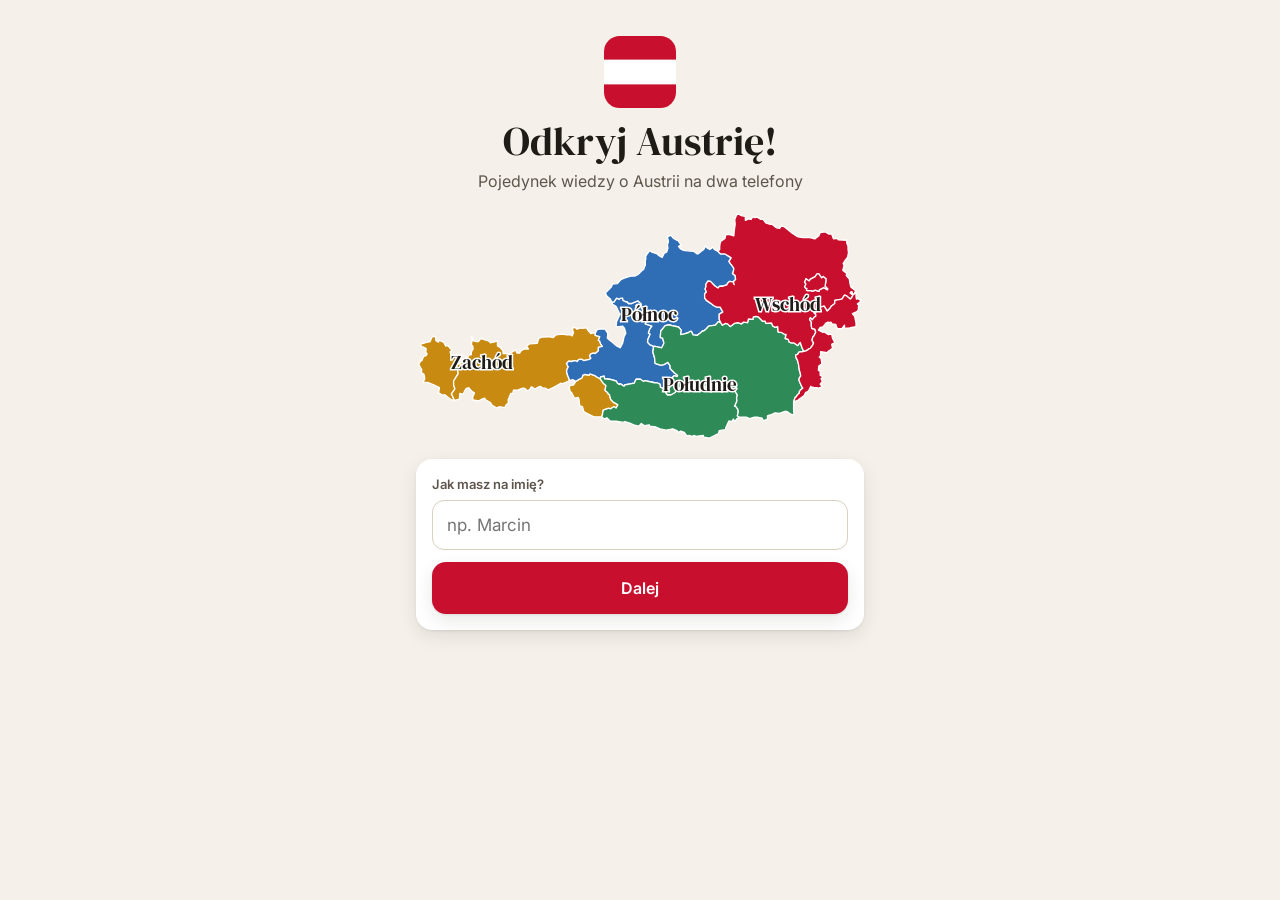
==== commit f10ab569: "Flaga Austrii bez gór, większe napisy na wysokich mapach, raporty weryfikacji SI i DE Co-Authored-By" ====
--- a/docs/index.html
+++ b/docs/index.html
@@ -3,13 +3,13 @@
 <head>
 <meta charset="utf-8">
 <meta name="viewport" content="width=device-width, initial-scale=1, viewport-fit=cover">
-<title>Odkryj Austrię!</title>
-<meta name="description" content="Pojedynek wiedzy o Austrii na dwa telefony: zbierz pełną mapę kraju.">
-<meta name="theme-color" content="#C8102E">
+<title>Odkryj!</title>
+<meta name="description" content="Pojedynek wiedzy o krajach Europy na dwa telefony: zbierz pełną mapę kraju.">
+<meta name="theme-color" content="#2B3A55">
 <meta name="apple-mobile-web-app-capable" content="yes">
 <meta name="mobile-web-app-capable" content="yes">
 <meta name="apple-mobile-web-app-status-bar-style" content="black-translucent">
-<meta name="apple-mobile-web-app-title" content="Odkryj Austrię">
+<meta name="apple-mobile-web-app-title" content="Odkryj!">
 <link rel="manifest" href="manifest.webmanifest">
 <link rel="icon" href="icon-192.png">
 <link rel="apple-touch-icon" href="apple-touch-icon.png">
@@ -278,6 +278,33 @@
   *, *::before, *::after { animation-duration: .01ms !important; animation-iteration-count: 1 !important; transition-duration: .01ms !important; }
 }
 @media (min-width: 700px) { #app { padding-top: 28px; } }
+
+/* wybór kraju */
+.logo-sm { width: 26px; height: 26px; flex: none; display: inline-block; }
+.logo-md { width: 48px; height: 48px; flex: none; display: inline-block; }
+.logo-sm svg, .logo-md svg { width: 100%; height: 100%; }
+.country-pick { justify-content: flex-start; gap: 14px; min-height: 72px; text-align: left; }
+.country-pick.on { outline: 2px solid var(--red); }
+.country-pick > svg { width: 22px; height: 22px; color: var(--red); }
+
+/* mapy „wysokie” (np. Włochy) */
+.map.tall svg { max-height: 44vh; width: auto; max-width: 100%; margin: 0 auto; }
+.me-bar .map.tall svg { max-height: 28vh; }
+.opp-bar .map.tall svg { max-height: 96px; }
+.gcard .mini .map svg { max-height: 64px; width: auto; max-width: 100%; margin: 0 auto; }
+
+/* tryb terytorialny: kolory graczy */
+:root { --mine: #C8102E; --theirs: #E8A33D; }
+.sw { display: inline-block; width: 14px; height: 14px; border-radius: 4px; vertical-align: -2px; margin-right: 5px; }
+.sw.mine { background: var(--mine); } .sw.theirs { background: var(--theirs); }
+.opp-bar .sw { width: 18px; height: 40px; border-radius: 6px; margin: 0 4px; }
+.score { display: flex; flex-wrap: wrap; gap: 6px 14px; justify-content: center; font-size: 14px; margin-top: 8px; }
+
+.train-score{display:flex;align-items:baseline;justify-content:center;gap:6px;font-family:var(--deco)}
+.train-score b{font-size:64px;line-height:1}
+.train-score span{font-size:24px;color:var(--ink2)}
+.train-ans{display:flex;align-items:center;gap:6px;color:var(--ok);margin-top:4px}
+.train-ans svg{width:16px;height:16px;flex:none}
 </style>
 </head>
 <body>
@@ -285,15 +312,8 @@
 <div id="toasts" aria-live="polite"></div>
 <noscript>Ta gra wymaga włączonej obsługi JavaScriptu.</noscript>
 <script>
-window.COUNTRY = {"code": "at", "name": "Austria", "nameLocal": "Österreich", "gameTitle": "Odkryj Austrię!", "palette": {"primary": "#C8102E", "secondary": "#FFFFFF", "accent": "#E2712B"}, "regions": [{"id": "east", "name": "Wschód", "adminUnits": ["Wiedeń", "Dolna Austria", "Burgenland"], "color": "#C8102E", "motifs": ["katedra św. Szczepana", "diabelski młyn w Praterze", "winnice Wachau", "Jezioro Nezyderskie"], "description": "Najludniejsza część kraju: Wiedeń, dolina Dunaju i równiny nad Jeziorem Nezyderskim."}, {"id": "north", "name": "Północ", "adminUnits": ["Górna Austria", "Salzburg"], "color": "#2F6DB5", "motifs": ["twierdza Hohensalzburg", "Hallstatt", "jeziora Salzkammergut", "Dunaj w Linzu"], "description": "Kraina jezior Salzkammergut, miasto Mozarta i przemysłowy Linz nad Dunajem."}, {"id": "south", "name": "Południe", "adminUnits": ["Styria", "Karyntia"], "color": "#2E8B57", "motifs": ["wieża zegarowa w Grazu", "jezioro Wörthersee", "Grossglockner", "olej z pestek dyni"], "description": "Zielona Styria z Grazem i ciepłe jeziora Karyntii u stóp Wysokich Taurów."}, {"id": "west", "name": "Zachód", "adminUnits": ["Tyrol", "Vorarlberg"], "color": "#C98A12", "motifs": ["Złoty Dach w Innsbrucku", "Alpy i skocznia Bergisel", "Jezioro Bodeńskie"], "description": "Najwyższe Alpy, Innsbruck i Jezioro Bodeńskie na styku trzech państw."}], "specialCards": {"luck": {"name": "Tu felix Austria", "short": "Szczęście", "flavor": "Zabierz przeciwnikowi kartę regionu, którego ci brakuje. Nie działa na gracza w twierdzy."}, "detour": {"name": "Lawina", "short": "Objazd", "flavor": "Lawina zasypała drogę! Oddajesz przeciwnikowi jedną kartę regionu, a jeśli masz duplikat, musisz oddać duplikat."}, "ticket": {"name": "Kolejka gondolowa", "short": "Bilet", "flavor": "Zachowaj tę kartę. Po złej odpowiedzi w swojej turze możesz jej użyć i mimo to zdobyć kartę regionu."}, "express": {"name": "Walc", "short": "Ekspres", "flavor": "Jeszcze jeden takt! Po tej rundzie od razu rozegrasz dodatkową rundę z następną kartą."}}, "regionSplitRationale": "Podział opiera się wyłącznie na granicach krajów związkowych. Każdy makroregion ma rozpoznawalne miasto i krajobraz: Wschód (Wiedeń, Dunaj, Jezioro Nezyderskie), Północ (Salzburg, Salzkammergut, Linz), Południe (Graz, jeziora Karyntii, Wysokie Taury), Zachód (Innsbruck, Alpy, Jezioro Bodeńskie). Wschód ma najwięcej zabytków, dlatego w kategoriach ZAB i GEO każdy z pozostałych regionów ma co najmniej 18% pytań (wymóg: 15%). Grossglockner leży na granicy Karyntii i Tyrolu; przypisano go do Południa (Karyntia, droga Grossglockner).", "contentVersion": "1.0.0", "factsAsOf": "2026-11-04"};
-</script>
-<script>
-// Wygenerowane przez tools/geo2svg.py
-window.MAPA = {"w": 1012, "h": 519, "states": [{"id": "vbg", "name": "Vorarlberg", "region": "west", "d": "M85,393L88,402L80,413L87,428L79,426L65,415L60,416L51,411L53,399L40,393L29,388L25,387L16,387L20,379L18,369L12,365L13,359L6,346L10,340L14,337L15,333L18,328L22,327L25,323L22,319L23,311L16,307L14,308L10,302L12,300L17,299L20,298L24,297L32,295L35,287L38,283L44,284L45,293L51,296L52,292L63,297L67,305L72,304L81,315L77,318L80,329L83,326L90,327L93,323L99,326L90,344L91,346L93,353L95,365L95,368L85,384L85,393Z", "cx": 50, "cy": 343}, {"id": "tir", "name": "Tyrol", "region": "west", "d": "M423,450L420,465L412,465L402,465L386,457L379,453L376,442L370,440L368,425L366,421L358,423L352,411L348,407L346,398L349,394L356,393L361,385L367,381L375,377L377,371L382,369L391,371L393,368L404,372L407,374L416,379L423,389L429,394L427,405L429,407L433,410L434,413L436,414L437,415L440,426L447,433L448,433L456,438L452,445L448,442L442,445L440,447L436,446L434,446L428,448L423,450ZM149,425L142,429L129,427L128,421L132,411L127,408L119,399L113,401L106,414L99,412L98,425L87,428L80,413L88,402L85,393L85,384L95,368L95,365L93,353L91,346L98,346L102,343L113,337L120,325L125,325L125,318L129,312L128,305L125,302L127,291L132,294L136,295L141,295L146,288L156,291L165,294L168,298L184,294L184,305L190,308L196,315L197,322L201,322L206,322L212,322L225,314L228,321L234,321L237,316L243,312L254,312L250,305L257,300L274,299L277,288L285,285L300,284L310,286L316,280L331,278L340,280L349,280L353,282L356,274L354,271L354,263L361,264L363,267L373,264L374,265L387,264L387,268L395,277L398,276L405,276L405,281L415,284L412,292L415,294L417,300L421,306L412,308L412,315L411,317L405,322L401,321L396,322L392,327L395,333L392,335L379,338L374,335L368,335L364,340L363,339L358,338L351,340L345,339L340,345L344,352L340,361L342,370L347,383L332,390L327,389L313,397L299,404L292,400L286,400L281,396L276,398L269,402L261,397L256,404L251,406L246,401L241,400L231,404L220,405L219,412L214,412L208,427L209,433L203,439L201,444L188,442L183,445L172,439L168,433L158,427L155,423L149,425ZM127,291L125,285L129,285L127,291Z", "cx": 250, "cy": 345}, {"id": "sbg", "name": "Salzburg", "region": "north", "d": "M566,408L564,410L562,403L552,398L551,391L544,388L539,388L517,383L514,385L507,380L497,380L493,389L471,393L470,396L461,390L459,392L455,389L452,384L437,380L426,379L425,373L417,375L416,379L407,374L404,372L393,368L391,371L382,369L377,371L375,377L367,381L361,385L354,381L347,383L342,370L340,361L344,352L340,345L345,339L351,340L358,338L363,339L364,340L368,335L374,335L379,338L392,335L395,333L392,327L396,322L401,321L405,322L411,317L412,315L412,308L421,306L417,300L415,294L412,292L415,284L405,281L405,276L409,268L417,266L427,267L433,276L433,282L432,286L433,288L446,299L452,304L461,309L463,306L467,298L470,284L474,276L471,265L467,260L459,261L452,261L453,250L459,237L461,233L459,230L456,224L453,217L450,214L444,211L442,205L447,206L453,197L459,199L462,197L467,197L467,199L468,202L474,205L477,205L480,209L487,209L488,208L501,203L509,210L508,215L501,211L497,213L498,223L496,225L499,231L502,241L507,241L513,244L520,242L530,244L531,248L522,246L518,255L533,260L528,267L525,276L529,278L524,290L523,296L528,302L537,306L535,317L536,322L539,332L540,344L552,348L554,348L560,347L569,342L574,350L574,356L584,366L591,371L590,374L583,372L576,379L580,385L570,405L566,408Z", "cx": 465, "cy": 308}, {"id": "ooe", "name": "Górna Austria", "region": "north", "d": "M552,286L557,287L560,298L559,301L555,309L540,306L537,306L528,302L523,296L524,290L529,278L525,276L528,267L533,260L518,255L522,246L531,248L530,244L520,242L513,244L507,241L502,241L499,231L496,225L498,223L497,213L501,211L508,216L509,210L501,203L489,208L487,209L480,209L477,205L474,205L468,202L467,199L467,197L462,197L459,199L453,197L447,206L442,205L439,199L431,192L428,185L434,179L441,172L444,165L455,164L463,155L469,152L479,149L486,147L494,147L502,143L505,140L510,135L514,132L516,127L518,122L518,118L518,111L519,110L519,102L523,96L528,89L533,93L545,97L549,101L556,105L561,95L566,93L569,84L568,76L570,70L570,68L568,58L576,55L582,62L589,66L592,67L599,77L593,80L597,85L604,89L613,90L627,91L635,97L637,97L643,92L650,87L654,79L658,84L664,87L671,82L674,87L682,91L688,97L698,97L706,102L712,106L707,114L711,120L713,122L717,128L718,131L716,140L715,141L721,146L722,155L719,157L717,162L719,166L718,165L716,160L708,159L704,163L702,167L693,170L686,170L682,174L676,170L673,167L665,159L660,158L655,165L655,170L655,171L653,176L656,183L655,184L652,187L652,190L652,196L656,202L665,208L673,214L677,216L680,217L687,217L693,228L692,229L685,233L685,245L689,253L683,250L676,258L661,260L656,266L650,271L647,271L643,275L635,281L626,280L622,272L619,272L615,275L604,278L598,279L598,275L599,269L593,262L578,259L573,257L563,259L553,271L552,282L552,286Z", "cx": 587, "cy": 182}, {"id": "ktn", "name": "Karyntia", "region": "south", "d": "M649,507L632,509L629,507L623,509L617,507L612,508L606,500L598,497L593,500L589,496L580,492L565,495L551,492L542,488L528,486L527,483L516,485L509,480L503,486L494,484L483,479L472,476L470,477L465,477L452,475L446,475L439,475L431,467L425,470L420,465L423,450L428,448L434,446L436,446L440,447L442,445L448,442L452,445L456,438L449,433L447,433L440,426L437,415L436,414L434,413L433,410L429,407L427,405L429,394L423,389L416,379L417,375L425,373L426,379L437,380L452,384L455,389L459,392L461,390L470,396L471,393L493,389L497,380L507,380L514,385L517,383L539,388L544,388L551,391L552,398L562,403L564,410L568,415L576,415L585,410L588,406L594,401L602,394L609,387L613,389L618,384L623,394L635,393L648,399L654,397L669,396L672,399L674,396L683,396L693,391L702,389L703,392L708,397L718,402L726,416L725,422L725,429L720,441L722,441L727,448L728,453L726,463L731,466L725,469L720,476L717,470L713,476L707,474L700,489L699,494L691,495L685,496L683,503L663,513L650,511L649,507Z", "cx": 561, "cy": 438}, {"id": "stm", "name": "Styria", "region": "south", "d": "M731,466L726,463L728,453L727,448L722,441L720,441L725,429L724,422L726,416L718,402L708,397L703,392L702,389L693,391L683,396L674,396L672,399L669,396L654,397L648,399L635,393L623,393L618,384L613,389L609,387L602,394L594,401L588,406L585,410L576,415L568,415L564,410L566,408L570,405L580,385L576,379L583,372L590,374L591,371L584,366L574,356L574,350L569,342L560,347L554,348L552,348L540,344L539,332L536,322L535,318L537,306L540,306L555,309L559,301L560,298L557,287L552,286L552,282L553,271L563,259L573,257L578,259L593,262L599,269L598,275L598,279L604,278L615,275L619,272L622,272L626,280L635,281L643,275L647,271L650,271L656,266L661,260L676,258L683,250L689,253L692,258L699,254L704,255L710,261L719,254L727,252L735,255L740,251L749,252L751,244L761,245L762,239L768,238L773,239L783,249L789,249L790,254L803,253L806,260L812,263L817,261L818,273L820,274L825,274L833,279L836,279L834,288L841,290L843,296L848,298L854,298L862,304L865,300L868,297L872,309L876,317L872,318L869,318L865,319L862,324L858,325L858,326L858,330L862,338L864,345L865,353L866,360L867,363L868,366L869,373L866,377L865,382L867,387L871,396L873,399L874,400L868,405L866,408L866,411L861,416L859,420L857,420L854,428L853,431L853,437L853,451L854,461L847,459L838,453L832,453L821,457L811,456L803,460L798,461L794,463L794,470L785,474L782,468L773,466L763,466L754,469L747,466L731,466Z", "cx": 721, "cy": 348}, {"id": "noe", "name": "Dolna Austria", "region": "east", "d": "M887,312L881,316L876,317L872,309L868,297L865,300L862,304L854,298L848,298L843,296L841,290L834,288L836,279L833,279L825,274L820,274L818,273L817,261L812,263L806,260L803,253L790,254L789,249L783,249L773,239L768,238L762,239L761,245L751,244L749,252L740,251L735,255L727,252L719,254L710,261L704,255L699,254L692,258L689,253L685,245L685,233L692,229L693,228L687,217L680,217L677,216L673,214L665,208L656,202L652,196L652,190L652,187L655,184L656,183L653,176L655,171L655,170L655,165L659,159L665,159L673,167L676,170L682,174L686,170L692,170L702,167L704,163L708,159L716,160L718,165L719,166L717,162L719,157L722,155L721,146L715,141L716,140L718,131L717,128L713,122L711,120L707,114L712,106L706,102L698,97L688,97L682,91L686,87L686,80L687,73L689,68L698,62L700,53L707,53L718,56L719,44L721,30L720,19L723,12L726,6L737,11L744,12L744,21L752,18L757,19L761,13L765,15L771,14L779,19L784,19L790,27L800,30L804,30L814,38L822,39L825,34L831,35L850,50L862,58L866,59L867,59L874,60L883,60L890,60L901,63L910,56L913,49L924,47L932,52L939,52L943,63L952,62L954,65L973,66L973,72L976,80L976,87L977,94L975,104L969,112L965,119L967,123L964,134L973,141L972,146L979,154L980,162L982,171L985,174L993,180L990,188L986,187L985,183L983,183L981,185L985,188L987,190L984,196L981,199L974,193L972,191L968,190L962,199L946,202L946,209L941,213L938,215L937,217L934,221L932,223L930,226L925,220L922,215L913,217L909,223L905,227L904,228L899,230L903,233L903,238L901,239L895,246L891,241L889,245L893,251L893,254L893,260L894,264L894,265L896,266L901,267L903,274L899,282L897,284L895,289L895,293L898,298L896,303L891,310L887,312ZM881,153L878,161L881,165L878,171L880,174L883,175L882,179L884,180L893,180L895,181L902,179L905,180L908,181L911,181L911,178L921,173L929,178L930,176L924,170L926,158L926,153L921,149L920,148L916,151L910,142L906,142L901,149L891,154L888,158L881,153Z", "cx": 820, "cy": 171}, {"id": "bgl", "name": "Burgenland", "region": "east", "d": "M862,428L853,431L854,428L857,420L859,420L861,416L866,411L866,408L868,405L874,400L873,399L871,396L867,387L865,382L866,377L869,373L868,366L867,363L866,360L865,353L864,346L862,338L858,330L858,327L858,325L862,324L865,319L869,318L872,318L876,317L881,316L887,312L891,310L896,303L898,298L895,293L895,289L897,284L899,282L903,274L901,267L896,266L894,265L894,264L893,260L893,254L893,251L889,245L891,241L895,246L900,239L903,238L903,233L899,230L904,228L905,227L909,223L913,217L922,215L925,220L929,226L932,223L934,221L937,217L938,215L941,213L946,209L946,202L962,199L968,190L972,191L974,193L981,199L984,196L987,190L985,188L981,185L983,183L985,183L986,187L990,188L994,181L994,193L995,199L999,198L1006,203L997,210L1000,212L999,224L995,228L986,232L991,238L994,253L994,261L990,262L980,264L968,265L968,258L962,266L952,266L951,264L948,256L940,255L937,251L935,252L931,251L925,254L924,256L919,262L913,263L909,269L913,271L919,274L922,273L931,279L939,278L941,288L946,297L939,301L941,310L934,315L931,317L929,320L914,318L914,327L911,330L915,333L917,345L910,350L909,359L909,360L913,362L913,371L919,375L915,379L918,385L913,391L918,397L910,400L905,399L899,399L896,398L893,399L893,398L892,396L887,406L881,410L880,410L877,417L866,425L862,428Z", "cx": 918, "cy": 295}, {"id": "wien", "name": "Wiedeń", "region": "east", "d": "M902,179L895,181L893,180L884,180L882,179L883,175L880,174L878,171L881,165L878,161L881,153L888,158L891,154L901,149L906,142L910,142L916,151L920,148L921,149L926,153L926,158L924,170L930,176L929,178L921,173L911,178L911,181L908,181L905,180L902,179Z", "cx": 903, "cy": 167}], "credit": "Granice krajów związkowych: Statistik Austria (CC BY 4.0), oprac. Flooh Perlot, uproszczone."};
-
-</script>
-<script>
-window.BANK_DATA = "[base64]/[base64]/[base64]/[base64]/[base64]/xwbGB5CFhAZVENRUlxGNl5JRg8qGrb2HUkVABMYBhivrw5VHRVSXFVCCA4REA8NERQdGwUICwYFSxEcGUwTDxJUBQwBquYeFVkaXw4fFh8GHEUtFhIGAABOGwwYFVI+BAMQDgAYSm8ABgARBghLTzcbt/sFQ6XstvYdSRJPVVJGTEpfT1UaVAgGFhsFrvAWSkIFFwYQHR4EAQFQUhQLDQ4eXVREXEUCRBwLCgVGDrDoFxtHR0M/[base64]/[base64]/[base64]/[base64]/[base64]/[base64]/CAoVDA9yIhofAR8HSTAyAhcXBExDWVERHEcSBg8CAhwORABXLileMjgySDBQGB4AGxQRWUNbR0NGMTM7SAFQWVERExoRTUhJOBgBDQ8UCQ0FCEUcDa/[base64]/RscEK+vQRgaEQETDg6h7xEWBw0WVUJDRF9FHUpUUFUxDzIBEhAGGQQdD0leWzpfAAEWBlBFRy4RDBMLHkgPV19WJAYJBBcMEwseSA9XLlhBRUc/[base64]/[base64]/3WR1dCAYSGhdJCw5EBxsKHun4VSY6NzomIEQBExIFDQoHEh4dCxcOHksZDAZZFAccAwtWR0M/[base64]/[base64]/[base64]/FSBgIDoO4WGK6qQQJTOQcTABoJSzoQGVkOBxodUicEGxEZExUESAtVBFQlAAALCgIHV0gBOi5RHAYdFRxeRF0OHVpPGxsZXx4MCgpFExpETBVaUVhQBw0CSRwbHAQDABZdFQZLOEM/[base64]/[base64]/DBlIFBgAJQcIFxsNDgBbRg8GEAAXGgAGBxAOBRABRE8CGhEcRwIZSgoGWzcBOlcbAAYZFlVLRBcXRFoIHhoEFw0MDkoEAB5FWggeGls/[base64]/[base64]/[base64]/XtMLfTEgag8hkQSkAUDwofG4vl8ltJXiJIYgYHHBALSSQaAwoADQ9DQ1lROxUbCgsdSyEaAu7XGxEGBwcLGkZHUDYNXw4RClQCCKDtBQgHWSdEExQRER4FR0NGJBULBUkYVTERHh4ACwEZB1s3AVNZUSQTrOcOB0s/EBhMAxAfGFICBBUFrvBZEE8UERwDE63iTwsAXFlbG1FDUwZcSQQdBxIQEBlGFAVTIx0FA08gAhcNGEQCHV1UNAAJAkQRUkhTG1RVAVpSAher/[base64]/FAUWBgYGEgZEAlIuD18GHB8dBxofABMCUCRGHU1Xtu4FR0U9ERsXCx4NGxS29h2s2Rah6VIWAQNBQkNEUhtLTw8HEwoQWQ4HU7HpHktPNAIdDRhMQRxTAREBCgseAlIDCw0RFAcGHQcETzcKHgMIWBMSElpSJgcKBwW2/EpGAAEWEACt/[base64]/[base64]/[base64]/[base64]/[base64]/obAAMTRwAPHQ0fSQ4AFwYbDa6og/[base64]/[base64]/[base64]/[base64]/[base64]/hgNDhEQDxJDWShWPwgVFkQCUh4GQgMAAA1QRUcmChgGCx9ABBsHDVIEEBUdCAgXDw9NVz4bHAwRFkQCUhQPSQAZFlZeSyEOEwW2/[base64]/[base64]/[base64]/[base64]/[base64]/[base64]/3WYit/[base64]/[base64]/[base64]/[base64]/[base64]/[base64]/[base64]/STsXBA9NVzcBHAgPTUhJNgsLWgBXX1Y/[base64]/[base64]/[base64]/[base64]/SRMNR0oEGl5FQktJTSMuPVtGHE0bBhgeRUc1RAIeFgdMQQUSsfYaERgFBhtZDV8AGxoXCBBFLhEYBgsDTF5XXy9QX0dDRlxQVUgVQ1lRTVA0SV5ISSG9714IFBcVHwBFLhEYBgsDREEGt/[base64]/[base64]/[base64]/[base64]/[base64]/[base64]/[base64]/[base64]/[base64]/[base64]/CBtXSn0OVRwWB0kWGxYEHBgJRUEFAQ4XrOer/[base64]/[base64]/[base64]/rWR9eGAUSGh1JEk8ICgYYCUVBREpDQERUVlxTUg5KXwAYEhcaSQoMDBkdFxMNEQcJEREAEh8LHB0dEEQOAhYeXEkmAEQZHRIfDQ4REQ0FCEUcDa/[base64]/[base64]/[base64]/[base64]/[base64]/[base64]/[base64]/dVSkwNEFMaGwxFFUQ8t/[base64]/[base64]/[base64]/[base64]/Eh9SBwQVHRwTWRlEpexTEB0FDAEFSwVZPEITFAEYEAwXCBFLHBgODRMPFh+27EUmCAdeWRpfDgISEAit4AwFSwVZB0wSDARUIQAJGRYOBg0LEkNZKFYoAAkDARkGGAYPTVc+GxwdBAkLBVBVSH4VABEVGx0EA0ZHULr8WRsBEhhQNElfSEk/[base64]/[base64]/SRMNR0oEGl5BSktJTSMuPVtGHE0bBhgeRUcrC0sIFQ9aCAYYFVIDBAQNDhUWSkAOBwkVUgcEAwGuzgBKXRMUBB0XSQYOoekTWStYEgEBHRNWR0M/ST8WGFcAVTIQAAAEGx0IGRAPSg5XX1Y/BhcVBUswGK+vFQwQHxsMAgBGR1A0BV8bFFM3CAgXAQEMHVtGDywaAQ4TSTWs167wFwVODxAUG1A0SV5ISSUQrrQKBgkbt/[base64]/Iit/[base64]/[base64]/[base64]/[base64]/[base64]/xEVDUleWw9DTwIaHxsZAAsNClAkNwE6VxsdAR0KHQ0KSAoeTBMatsgLHQsAofC2/[base64]/[base64]/[base64]/[base64]/[base64]/[base64]/NQNDhDP0kTDUdFCAZeRERLSU0sIiFbRh9NGwYYHkVHJQUAE1kOVA8UAAAbCEUYoekTHQvo4xRTNQcaER0Nr/[base64]/o41UEVENbUVlEGVxZHQ0DHAcDGwxFAQUPUjUDWQACt/[base64]/[base64]/[base64]/[base64]/e81un4VQkVt+sKqtgSt/[base64]/0RCxoQQxgYXVQgBg5PEwgIHK+2DxwWHl5JEk9VWERNSl9PWVM/[base64]/[base64]/[base64]/rvOhMQRsSDgWt/FBGRylbJEQEGBAOFwoNTUhJMwwZWRMcGlZeSyMdBQUREwMPTVcgDgUIDwwFGRsQSHBNR19WKAgICg9LOhgIRAIdBwcQHBcIREOQ+fRnAAYHBgit/A0NSygYB0gKl/[base64]/[base64]/[base64]/FgMGBxceDTIBEgYLSzhDVEdQLBBKDhEdHR0HCk8QCh9ZGkIFArDHGAcATwkKt/[base64]/seTA9VHBYeDAIOoelSLgNIBRC28FIeRV5RWUtZGANeV18vUCQQHQUPUjAjD01XIAEeDA8CBQVSLhldABsaFbfrHE1IST8cAkAEEVM9JEtJTTcOHhAHDShXLlhBRUcgBge24K+RBBsaEVIdFxgFrvAWSkYIGRgVUh0cCAsPHBBRDRIAtvYGCAtPExIRFgxMpPdTBxut/E8UGQgcDg0bHB6w90dFKxYeFRAPDQ4XH7DrrNkKCgIXVUpaQURFTEFJF0FISwILBVoAEQkdt+tFGA0OHhIDDRYQCQ0ASS4OFgpSNB9eFRQVFVxLSTQ/[base64]/ABweGxwNCk8pBBwND04UFhAbHgBHMkhZXlshTBMaH1Q+BhEOFhK3/[base64]/oskXHRUMFzA3HxMLAkgMFxYGFUtJTQMOARoCRAIdBxEFAA4GShwbHAQDBgNdFQZLOEM/[base64]/[base64]/AlIQRcaAAWt/[base64]/GwYIFxah7wESA0gGGl1UJxsKCx4Ct/sLDVBDUxAIAAAMDUVQVTF2Qx0HAAIaX0BLHAUORE8THAcVHAcMDAVFERYHAgMcHBMACBUHHUQ/[base64]/[base64]/Kh6EY2L1UxDwABXhwbGkhdV0leWyJkMldfRV4HEAMIR1AyHu7SB7fxUgsKCAUftvxKXRMaBB0cCg+r/Us/[base64]/[base64]/[base64]/[base64]/[base64]/[base64]/[base64]/[base64]/[base64]/[base64]/rWThYBRofEk1LSTRGPFI0A18AGBIGF0tJTTNLIRgYTAsQBB0XS0lNM0s/[base64]/[base64]/[base64]/[base64]/[base64]/[base64]/[base64]/[base64]/[base64]/[base64]/r/VZGV2l7BcOG6znTxNLPhAEVxRZUxVSGQobAQZSDkp6CBAXGhscS08mGRMMBEwUVR8Rt9UcTwoKFlkYVwQet/[base64]/[base64]/[base64]/[base64]/[base64]/[base64]/[base64]/[base64]/cJA+jjFFMQHUkwAQ0CUjwfXw4FFh4BAgwKDlRQVTEPUExER1BFR15dU0RbRg9QTEpBUEVHXVRbRls3AVFZUTUHGhEdDQpSDg9eG7DxFVINCk8xLlILC1cEGFMOUi8MAQgKHB0D6eRVGlQhExIKBwG2/[base64]/1WRpfGwwXGx8CBE+G6+wPBUOD9e5LUEU+TTeu8AyvkQMMUwNSHgoFFwAHW0YPNLDPDQUICwYFSwYAHlik97DHBUkWFQgKEREPTgocEBxQRUc/CxgbGA5MDxwSVAgICASn2AVbRg82Bgew6xkQTwAEUgkLXw0UHhEcHRBNOUdBVUh4EgESA7bwRRoHAwUYBkIPGlMGExMAAkQRUgwZWQACt/[base64]/[base64]/[base64]/[base64]/[base64]/HAcXGQ0wLAoLHQQPTVcWGlweDAQNGxcdA0xDKC5YKUsIGh4SGRhIcDxZKFYTHUgEEQdfSVwPTVc4IT5LSV5ISRcYGVlDWVE/[base64]/[base64]/SRMNR0YUGV5ERUtJTS8+PltGHE0bBhgeRUc4RAAGutlfGBhTGRsMoPQHAhdZH18OEQkdt+tFHA2v61kmWAUCGhNSHwQBRCkXHB5FDgMWGl5JHxgNr/[base64]/[base64]/[base64]/[base64]/E+G6+w6A04JFFMaHQqH7/lUUFUxDykUHxgXAAtNSEk7FwReAwcGFxlLSU0rCRcLBEkOBxVWXksoDhYCEwMPQQ1XLlhDRUciAQcdHQPp+FUdFQIAFg6h6VI/[base64]/[base64]/[base64]/SR8MEFQKFFEpL0U+TQUfXxIfQUxERFZeSy46KEleSEZDFBkfWFAiEQBEBRMUC0EOAhKx8EmH7/[base64]/[base64]/[base64]/[base64]/[base64]/HAcXGQ1PKQoAEAsNLhkRBhsKDU1ISTMdBUEHVT8bHRpHQ0YhHQoPS0E9HBIUBAQBCkleWyVZFRpTIxMOCwoWSS9VWQFDIhITHAwXTwYSt/[base64]/[base64]/[base64]/[base64]/[base64]/CBub6rBNVRgAsdoXCg5LExIJRwBVBxsRExxPFwK24EpaQZfz6jkIDg4KAhub6rBeV18vUD0NAAkKAVknTA8bUVhQIQAdCQocF0pvExoQHFBFRz0LCRcLHg0sAAAdHktJTSwOGxQDWQ5VBRscSSEAAA4AHBgPPFlDWFCL5fEvChkYBEQAl/[base64]/PqOQYLHQUPXlkJVxgZGlQWEwwKBwAdWRANEQAADhkAh+/[base64]/[base64]/[base64]/[base64]/[base64]/[base64]/[base64]/[base64]/[base64]/wcXFwNIQQUBsOsNDgCh8BEQSloYBxKxzggLCg5LGBgBQkECGhEeBg4dCx8cFq+2pfJTBACt/AsPBLfiCURBEbbOBQCh9g8eTVtGdkM3HxUbGgBPNAoBGgtBQ1lRMQAHFhtEJhMaAg9NVzAcAAAWGw0KHFkuQhEFHxEAS0lNKB4WDgNKQTccGAYTCA4KBVAkRh1NVyAVHwYJABBLHhwJ6eQWClQISRUdoPIWEgXo+hYasPdJh+/6WVIUC04JtsADkOn4TxQEAAwZVwBVAB228EULEwpSCwtXGFUADgsLBgYBAVIXA+jdVRexyB4Mq/0AXFk6TBIWEhhSCxyq5ks0CwtDAgAJER9HR0M/MFARHlkRBklbXR4SGEoJABAeTA8bGhcTRwYACUQQEAVKExQDHAtGIB0KGAZUJ0wCHVFYUAsXBhAKHBcDTgBbEBsfSzhDP0kaDR5dEk9cWxcHSxgNABsJD0kIFF0bAA5KGA0AG1YvXw8GBys/[base64]/[base64]/[base64]/[base64]/[base64]/GBhGDgMaFwFLOENVR1AuC0EVD1MbBhsfFgkKt/[base64]/QRMcEBxSOgAGAAdQJEYfTVc9FRUbCgseBBwWSs/h6zEdE6znq+FLBQoe6eSwzx+28Ifv+UsbWYit/zgasfAGoPSg7JD59wNBJwYOHR4MGx4AC1kQSQ4XCrHwSSocBwoAGEpXAFUVHR4ERY3k9TQYr68SDxYGCAyH7/[base64]/[base64]/[base64]/[base64]/[base64]/BqrWHR1LMwwZWRMcEh9SEwEABhK3+0paQURKQURJF0FEHFI6BV8VHB0VUg2H7/[base64]/[base64]/[base64]/[base64]/[base64]/YUNZQVhQDAQcEEleWyFZosYBDVIeDAoADrf9GUYIVQMdt+sODhYRUgMOQgMMBBW360UjDQy24EpgCAYHBgiq1hhEEVI7C1QEBx0RH0koAAoKEREDWAxVGlQISTcKBQcXFEpgABEBDQZWR0M/[base64]/[base64]/Eh9SBwQVHRwTWRlEpexTB7frHAEKElIOA0gFELbwAQIMTxAEAA1KThsQGBseCAEAExJSA0paAAcAAAWt4E8PBBwfA1kUBwpUHwYXCggEBRwAEkNZKFY3GhEKFgOx2BBUTCEcBgYMR0NGOBMaAkgTARwGBgxHQ0YnGxcQSBNVJxsAHQBNSEk/GAZMChoVEgYGFxsBSS9VWgFDIRwGBkkSFgkSt+IGRKT3UwNSWF1cVksAV0ocV1gfEQYHDE8iGRMXEA0yFBAcFxtFCwgKUh0dQhMAUzkXHREKFgUbGgJMT1U8VAIbBBgLSxYWSkMADwQNUovl8QsZCx4DQwCw8Zby9EUcFAIXCwvo4wxTBxut/[base64]/[base64]/[base64]/[base64]/[base64]/Uu34h0DQSYJFwgMFQ4KCk1bRnZDOBIaHAwXTUhJPxAGRgBXX1YwCA0DFw4cW0YPLRwdEAZLOENWR1A/[base64]/[base64]/tKWhgXGgAcEAhPEA4dCw9ZGB4aER9JFR0FHBNZAw0SseoQCACh6kQfAAAIWA8UtvYHR0U/p9i3wwREBB9TAwsCoO0FDxO86A0WVSYnM0dHQz8wUBEeWREGSVtdHhIYSh0UHgIDBgNdFQZGR0NGHRQeAgMGA10VBks4Qz9JGg0eXRJPXFsXB0sYDQAbCQ9JCBRdGwAOShgNABtWIkwPBiw/[base64]/[base64]/rWRpIpPcdHVILEB0JAgENGFdNVREbUj4MCgAOt/[base64]/[base64]/AseEhwYGEIFGgQVUigCCgoIGBhKaA8QARMbAEUuEAQfFh1IC1tTIzomRQIFSwEQD0kbHBGw60kSTyMOHBwdRARZUxVSJiAsIEsFWTpMEwy2yAdHR0M/[base64]/[base64]/[base64]/[base64]/rWR1EBBEWsfYaDgYBSxAYBkhNVRQQC0kBCgYCBw0LQwIcUwMRAQoLHq/[base64]/[base64]/[base64]/[base64]/[base64]/[base64]/[base64]/rWRpfGwwADrfrCqr/r/[base64]/EpeDhcaEVIeRRwdBwUcGVkTFExWXjJHJBaowRUDRgBXX1a38xIGCgC24EYNDwVdVAhJCA4WCBcJC0MUV19WOAyg0wVJXlspVwAHHREVBkUECx8TWzcBU1lRPRwHHAINSxwWHUITGhAOHBAIBkQYCxQIQg0UHh1SGh8MHq/[base64]/[base64]/[base64]/HBu981kOGBIGEQCg6xcAGxxED00uKFYaHREfF1FdVh1aFlsRAQAOAAEIChwdREQPExxbUEVHDREZFRwEQQAbF1obBwMARjZeIkhFFQEDB0hGSgoKRQUQAUQREBcdE0cKHQNEBRABRE44EgYGAAsCBRhQVUhID1sEHRkAFQoAAhNbN3BNLlGx6R4Mq/[base64]/MJBhMAE1tGDzscFhkcAAQERkdQKQVACBEcBlBFRyILGRcVCw88WUNYUD5FIQ0OHxoQSAIdUxmx2hIGRBgbvfMNNRoeFQYMS08qCggOCw0PFAQdtuwfGg4OUh0FDYP17QYTAxYEDQ4VFkpHABe29hkIh+/[base64]/5VFBVMQ8sGgERHghHQ0YmExUDQwBXX1YwGx8AFwAFEAREAFdfVrfzCQYTABNbNwFSWVEjUicMCgkICBwJRUEYsMcFAEUcDa/[base64]/[base64]/STkWGkgTV19WPxwWFRAKAB0LD01XMBwAEwQBRkdQKhBOGwwDHR0bAARGNl5KRg8ysPEbBQZFFQUbHbzWVAIPHBodSR9PDq/rAxNGosYEVAGs5wATAhO87l4KHBAcSUkVAEQICBwZRhRVEBwAEwQBRB8dWYit/x627RcHh+/[base64]/[base64]/[base64]/PqORwOGhYeCJvqsF5XXy9QLRwBDQpQVUhiBrbABhcCR0NGOwAWGUJDWVE/[base64]/3GkpZDlUEVDMcFhsWAhtZiK3/[base64]/[base64]/[base64]/h6wARAB4QHIbr71kQQwAft/FSHQCq2EsiFgZMAgxfVCWt/[base64]/FgNDQ1lRNxsICk1ISTULqZEEDxpWXksiHafXseZKag4BB1YvRVRDRony5ydCCBuR9O9JFqrmEhERC+nmVR0VUhmm3KHpHBYJVEE7GhEfAAAMSEsTWYit/[base64]/zcSFhNIh+/5VFBVMQ8xFF9UAghETUhJIRQLThsbFhMdS0lNJgoQGgNMQ1lRIQUIAg5FSS9VWAFDIRxUAgYRAAcRHBxGDRIQARAXCh8BAUsCFq+RBBIdFRwAAEFELx1ZCEwDFhpUCB4XDgcKUgoD6fhVARUREwAFRIny5yVAAJfz6VxLSTQ/[base64]/[base64]/[base64]/Uu34hhIBRsasPdWR0M/STMbA1kUB1FYUCQEGxEZE1tGDykcFBwXGxZNSEkwGAlOABkSAQCqzA4QSS9VWQFDIlM6GwwIDB4OERFKWQ5VMhYbHRAdSEsTWR1IQTMBFRwKDwZECRMaCUwNFAYGscAEG0pLIhYGXgoUU5by9wgOEB4AGIit/[base64]/h6ExWXjJHJAUcE1kQDRMAHhEfS0lNNAIFFkpXQRkWGR0HDA4Ar/[base64]/[base64]/[base64]/[base64]/XuS1BFPk0jr+u88Q9NVzwHE0tJTTMCFw4D7tIHGBVQRUckCwYTC0hwTUdfViVJKwYBBhEDD04JVR63wR4MTxcCtuBKfhUQEBwfqtkMDw5SGAZPDlUgFxoHBAQBRVBVMXZDHQcAAhpfQEscBQ5ESRQRFhpcDQBARkdQHR9JBBtdEBdLOEM/[base64]/ExsRq/[base64]/[base64]/[base64]/[base64]/1LABgJRRQbFh9SAEUAAEsAGBBYQRiwxwUARQQBBxwcGEIWHFMfBQYRq/1HUhIe7tIHt/FSCg0MAUsBEK60QQ8SBLfrBAwNr/[base64]/[base64]/o4xcSBxkICAZGR1AuSmUEAAEdFQwLTTlHQFVIeqLJAQcGDAkcEAocHUpZDlUEHRcNAKrgGBkYSk8UERgVUhNFBA0Ot/[base64]";
+window.OA_VERSION = "0f8b3749df";
+window.OA_REGISTRY = [{"code": "at", "name": "Austria", "gameTitle": "Odkryj Austrię!", "count": 351, "regions": ["Wschód", "Północ", "Południe", "Zachód"], "units": "9 krajów związkowych"}, {"code": "cz", "name": "Czechy", "gameTitle": "Odkryj Czechy!", "count": 332, "regions": ["Praga", "Zachód", "Północ", "Morawy"], "units": "14 krajów"}, {"code": "it", "name": "Włochy", "gameTitle": "Odkryj Włochy!", "count": 332, "regions": ["Płn. Zachód", "Płn. Wschód", "Centrum", "Południe"], "units": "20 regionów"}, {"code": "nl", "name": "Niderlandy", "gameTitle": "Odkryj Niderlandy!", "count": 336, "regions": ["Północ", "Wschód", "Zachód", "Południe"], "units": "12 prowincji"}, {"code": "sk", "name": "Słowacja", "gameTitle": "Odkryj Słowację!", "count": 329, "regions": ["Bratysława", "Zachód", "Środek", "Wschód"], "units": "8 krajów"}, {"code": "si", "name": "Słowenia", "gameTitle": "Odkryj Słowenię!", "count": 340, "regions": ["Primorska", "Środek", "Dolenjska", "Wschód"], "units": "12 regionów"}, {"code": "de", "name": "Niemcy", "gameTitle": "Odkryj Niemcy!", "count": 354, "regions": ["Północ", "Wschód", "Zachód", "Południe"], "units": "16 krajów związkowych"}];
 </script>
 <script>
 /* Ikony i ilustracje SVG (własne, płaska grafika z konturem). */
@@ -394,11 +414,478 @@
     gear: S('0 0 24 24', `<circle cx="12" cy="12" r="3" ${st}/><path ${st} d="M12 2v3M12 19v3M4.2 4.2l2.1 2.1M17.7 17.7l2.1 2.1M2 12h3M19 12h3M4.2 19.8l2.1-2.1M17.7 6.3l2.1-2.1"/>`)
   };
 
-  const logo = `<svg viewBox="0 0 64 64" aria-hidden="true"><rect width="64" height="64" rx="14" fill="#C8102E"/>
-    <rect y="22" width="64" height="20" fill="#fff"/><path d="M8 52 26 26l9 12 6-8 15 22z" fill="#fff" stroke="#7a0a1c" stroke-width="2.5" stroke-linejoin="round"/>
-    <path d="m21 33 5-7 5 7-2.5 2-2.5-2-2.5 2z" fill="#C8102E"/></svg>`;
-
-  window.ICONS = { CAT, REGION_ART, SPECIAL_ART, UI, logo };
+
+  // ---------- Czechy ----------
+  const REGION_ART_CZ = {
+    // Praga: Hradczany ze strzelistą katedrą nad mostem
+    center: `${sky('var(--art-sky)')}<path d="M0 58c16-10 30-12 46-10s30 2 74-6v18H0z" fill="var(--art-green2)"/>
+      <path d="M18 54V40h60v14z" fill="var(--art-stone)" stroke="var(--art-ink)" stroke-width="2"/>
+      <path d="M22 46h6M34 46h6M46 46h6M58 46h6" stroke="var(--art-ink)" stroke-width="1.6"/>
+      <path d="M62 40V22l5-12 5 12v18z" fill="var(--art-stone)" stroke="var(--art-ink)" stroke-width="2"/>
+      <path d="M50 40V28l4-10 4 10v12z" fill="var(--art-stone)" stroke="var(--art-ink)" stroke-width="2"/>
+      <path d="M86 54V30l6-6 6 6v24z" fill="var(--art-stone)" stroke="var(--art-ink)" stroke-width="2"/>
+      <path d="M85 30h14" stroke="var(--art-ink)" stroke-width="2"/>
+      <rect y="64" width="120" height="26" fill="var(--art-lake)"/>
+      <path d="M0 66h120v6H0z" fill="var(--art-stone)" stroke="var(--art-ink)" stroke-width="1.6"/>
+      <path d="M6 72a8 8 0 0 1 16 0M28 72a8 8 0 0 1 16 0M50 72a8 8 0 0 1 16 0M72 72a8 8 0 0 1 16 0M94 72a8 8 0 0 1 16 0" fill="var(--art-lake)" stroke="var(--art-ink)" stroke-width="1.6"/>
+      <path d="M10 64v-6M114 64v-8" stroke="var(--art-ink)" stroke-width="2"/>`,
+    // Zachód i Południe: wieża zamkowa w Czeskim Krumlowie nad zakolem rzeki
+    west: `${sky('var(--art-sky)')}<path d="M0 60c20-10 38-12 60-6s40 2 60-4v40H0z" fill="var(--art-green2)"/>
+      <path d="M0 78c26-10 46 6 70-2s34-8 50-2v16H0z" fill="var(--art-lake)" stroke="var(--art-ink)" stroke-width="1.6"/>
+      <path d="M50 66V30h20v36z" fill="var(--art-sun)" stroke="var(--art-ink)" stroke-width="2"/>
+      <path d="M48 30h24v-6H48z" fill="var(--art-stone)" stroke="var(--art-ink)" stroke-width="2"/>
+      <path d="M52 24c0-6 4-8 8-14 4 6 8 8 8 14z" fill="var(--art-red)" stroke="var(--art-ink)" stroke-width="2"/>
+      <path d="M60 10V4" stroke="var(--art-ink)" stroke-width="2"/>
+      <path d="M54 36h4M62 36h4M54 46h4M62 46h4" stroke="var(--art-ink)" stroke-width="1.6"/>
+      <path d="M20 66V52h22v14zM78 66V50h24v16z" fill="var(--art-stone)" stroke="var(--art-ink)" stroke-width="2"/>
+      <path d="M18 52l13-8 13 8zM76 50l14-9 14 9z" fill="var(--art-red)" stroke="var(--art-ink)" stroke-width="2"/>`,
+    // Północ: Śnieżka z obserwatorium i skalne miasto
+    north: `${sky('var(--art-sky)')}<path d="M0 62 30 40l20 8 22-26 30 22 18-8v26z" fill="var(--art-rock)" stroke="var(--art-ink)" stroke-width="2"/>
+      <path d="M66 26h12v-4H66z" fill="var(--art-stone)" stroke="var(--art-ink)" stroke-width="1.6"/>
+      <path d="M64 22h16l-3-5H67z" fill="var(--art-stone)" stroke="var(--art-ink)" stroke-width="1.6"/>
+      <path d="M0 62h120v28H0z" fill="var(--art-green2)"/>
+      <path d="M14 90V62c0-6 8-6 8 0v28zM28 90V56c0-7 9-7 9 0v34zM44 90V66c0-5 7-5 7 0v24zM88 90V58c0-7 9-7 9 0v32zM102 90V66c0-5 8-5 8 0v24z" fill="var(--art-sun)" stroke="var(--art-ink)" stroke-width="1.8"/>
+      <path d="M58 90l6-14 6 14z" fill="var(--art-green)" stroke="var(--art-ink)" stroke-width="1.6"/>`,
+    // Morawy: winnice na wzgórzach i kapliczka
+    moravia: `${sky('var(--art-sky)')}<circle cx="98" cy="18" r="8" fill="var(--art-sun)"/>
+      <path d="M0 50c22-14 48-18 70-8s34 6 50 0v48H0z" fill="var(--art-green2)" stroke="var(--art-ink)" stroke-width="2"/>
+      <path d="M6 60c20-10 40-12 60-4M4 70c22-10 46-10 70-2M2 80c24-8 50-8 76 0M70 52c14 4 30 2 48-4M76 64c14 2 28 0 42-6M82 76c12 2 24 0 36-4" fill="none" stroke="var(--art-green)" stroke-width="3" stroke-dasharray="4 3"/>
+      <path d="M48 42V26h12v16z" fill="var(--art-stone)" stroke="var(--art-ink)" stroke-width="2"/>
+      <path d="M46 26l8-8 8 8z" fill="var(--art-red)" stroke="var(--art-ink)" stroke-width="2"/>
+      <path d="M54 18v-6M51 14h6" stroke="var(--art-ink)" stroke-width="1.8"/>
+      <circle cx="30" cy="66" r="3" fill="#6B2A6B"/><circle cx="34" cy="69" r="3" fill="#6B2A6B"/><circle cx="30" cy="72" r="3" fill="#6B2A6B"/>`
+  };
+  const SPECIAL_ART_CZ = {
+    // Golem: gliniana postać ze znakiem na czole
+    luck: `<rect width="120" height="120" fill="var(--sp-luck-bg)"/>
+      <path d="M40 108V70l-10 8-6-6 14-22h44l14 22-6 6-10-8v38z" fill="#A9876A" stroke="var(--art-ink)" stroke-width="2.2"/>
+      <rect x="42" y="18" width="36" height="34" rx="8" fill="#A9876A" stroke="var(--art-ink)" stroke-width="2.2"/>
+      <circle cx="53" cy="36" r="3" fill="var(--art-ink)"/><circle cx="67" cy="36" r="3" fill="var(--art-ink)"/>
+      <path d="M52 45h16" stroke="var(--art-ink)" stroke-width="2"/>
+      <path d="M50 26h20" stroke="var(--art-gold)" stroke-width="3"/>
+      <path d="M58 108V86M62 108V86" stroke="var(--art-ink)" stroke-width="2"/>`,
+    // Defenestracja: otwarte okno i wylatujące karty
+    detour: `<rect width="120" height="120" fill="var(--sp-detour-bg)"/>
+      <rect x="18" y="20" width="50" height="80" fill="var(--art-stone)" stroke="var(--art-ink)" stroke-width="2.2"/>
+      <rect x="28" y="34" width="30" height="40" fill="var(--art-sky)" stroke="var(--art-ink)" stroke-width="2"/>
+      <path d="M43 34v40M28 54h30" stroke="var(--art-ink)" stroke-width="1.6"/>
+      <path d="M58 34l16-8v56l-16-8z" fill="var(--art-sky)" stroke="var(--art-ink)" stroke-width="2"/>
+      <rect x="76" y="40" width="16" height="22" rx="2" transform="rotate(25 84 51)" fill="#fff" stroke="var(--art-ink)" stroke-width="1.8"/>
+      <rect x="88" y="66" width="16" height="22" rx="2" transform="rotate(-20 96 77)" fill="#fff" stroke="var(--art-ink)" stroke-width="1.8"/>
+      <rect x="74" y="86" width="16" height="22" rx="2" transform="rotate(50 82 97)" fill="#fff" stroke="var(--art-ink)" stroke-width="1.8"/>`,
+    // Kolejka na Petřín: wagonik na stromym zboczu
+    ticket: `<rect width="120" height="120" fill="var(--sp-ticket-bg)"/>
+      <path d="M0 116 120 24v96H0z" fill="var(--art-green2)" stroke="var(--art-ink)" stroke-width="2"/>
+      <path d="M0 108 120 16" stroke="var(--art-ink)" stroke-width="2.5"/>
+      <path d="M44 74 84 43v-22l-40 31z" fill="var(--art-red)" stroke="var(--art-ink)" stroke-width="2.2"/>
+      <path d="M50 58l8-6v8l-8 6zM64 47l8-6v8l-8 6z" fill="var(--art-sky)" stroke="var(--art-ink)" stroke-width="1.4"/>
+      <circle cx="52" cy="76" r="4" fill="var(--art-ink)"/><circle cx="78" cy="56" r="4" fill="var(--art-ink)"/>`,
+    // Polka: akordeon i nuty
+    express: `<rect width="120" height="120" fill="var(--sp-express-bg)"/>
+      <rect x="24" y="44" width="72" height="44" rx="6" fill="var(--art-red)" stroke="var(--art-ink)" stroke-width="2.2"/>
+      <path d="M36 44v44M46 44v44M56 44v44M66 44v44M76 44v44M86 44v44" stroke="var(--art-ink)" stroke-width="1.4" opacity=".6"/>
+      <rect x="14" y="40" width="14" height="52" rx="3" fill="var(--art-stone)" stroke="var(--art-ink)" stroke-width="2"/>
+      <rect x="92" y="40" width="14" height="52" rx="3" fill="var(--art-stone)" stroke="var(--art-ink)" stroke-width="2"/>
+      <path d="M40 30V12l22-5v18" fill="none" stroke="var(--art-ink)" stroke-width="3"/>
+      <ellipse cx="35" cy="30" rx="6" ry="5" fill="var(--art-gold)" stroke="var(--art-ink)" stroke-width="1.8"/>
+      <ellipse cx="57" cy="25" rx="6" ry="5" fill="var(--art-gold)" stroke="var(--art-ink)" stroke-width="1.8"/>`
+  };
+
+
+  // ---------- Włochy ----------
+  const REGION_ART_IT = {
+    // Północny Zachód: katedra w Mediolanie na tle Alp
+    nw: `${sky('var(--art-sky)')}<path d="M0 50 22 26l14 14 20-24 22 22 16-12 26 24v10H0z" fill="var(--art-rock)" stroke="var(--art-ink)" stroke-width="1.6"/>
+      <path d="M16 31l6-5 6 6-3 2-3-2-3 2zM50 22l6-6 6 7-3 2-3-2-3 2z" fill="#fff" stroke="var(--art-ink)" stroke-width="1.1"/>
+      <path d="M20 84V50h80v34z" fill="var(--art-stone)" stroke="var(--art-ink)" stroke-width="2"/>
+      <path d="M20 50l40-14 40 14z" fill="var(--art-stone)" stroke="var(--art-ink)" stroke-width="2"/>
+      <path d="M24 50V38M32 46V34M40 43V30M48 40V27M60 36V14M72 40V27M80 43V30M88 46V34M96 50V38" stroke="var(--art-ink)" stroke-width="2"/>
+      <circle cx="60" cy="12" r="2.5" fill="var(--art-gold)" stroke="var(--art-ink)"/>
+      <path d="M52 84V64a8 8 0 0 1 16 0v20M30 84V68a5 5 0 0 1 10 0v16M80 84V68a5 5 0 0 1 10 0v16" fill="var(--art-ink)" opacity=".3"/>`,
+    // Północny Wschód: Wenecja, kanał i gondola
+    ne: `${sky('var(--art-sky)')}<path d="M0 62V34h18v-8h14v8h14V22l6-8 6 8v12h16v-6h14v6h14v-4h18v42z" fill="var(--art-sun)" stroke="var(--art-ink)" stroke-width="1.8"/>
+      <path d="M8 44h6M24 44h6M40 44h6M66 44h6M82 44h6M98 44h6M8 54h6M40 54h6M82 54h6M98 54h6" stroke="var(--art-ink)" stroke-width="2"/>
+      <rect y="62" width="120" height="28" fill="var(--art-lake)"/>
+      <path d="M8 70h22M60 82h30M96 70h18" stroke="#fff" stroke-width="1.4" opacity=".7"/>
+      <path d="M24 76c10 6 50 6 62-2l4-6c-2 8-6 12-12 14H34c-6 0-10-3-10-6z" fill="var(--art-ink)"/>
+      <path d="M90 68l4-4" stroke="var(--art-ink)" stroke-width="2"/>
+      <path d="M70 76l8-30" stroke="var(--art-ink)" stroke-width="1.8"/>
+      <circle cx="68" cy="66" r="3" fill="var(--art-red)" stroke="var(--art-ink)"/><path d="M68 69v7" stroke="var(--art-ink)" stroke-width="2"/>`,
+    // Centrum: Koloseum
+    center: `${sky('var(--art-sky)')}<circle cx="96" cy="18" r="8" fill="var(--art-sun)"/>
+      <path d="M8 80V36c20-8 84-8 104 0v44z" fill="#E3C79C" stroke="var(--art-ink)" stroke-width="2"/>
+      <path d="M8 50c20-6 84-6 104 0M8 64c20-5 84-5 104 0" fill="none" stroke="var(--art-ink)" stroke-width="1.6"/>
+      <path d="M16 50v-9M28 48v-10M40 47v-10M52 46v-10M64 46v-10M76 46v-10M88 47v-10M100 48v-10" stroke="var(--art-ink)" stroke-width="1.4"/>
+      <path d="M14 62v-7a3 3 0 0 1 6 0v7M26 61v-8a3 3 0 0 1 6 0v8M38 60v-8a3 3 0 0 1 6 0v8M50 60v-8a3 3 0 0 1 6 0v8M62 60v-8a3 3 0 0 1 6 0v8M74 60v-8a3 3 0 0 1 6 0v8M86 60v-8a3 3 0 0 1 6 0v8M98 61v-8a3 3 0 0 1 6 0v8" fill="var(--art-ink)" opacity=".35"/>
+      <path d="M14 80v-9a3 3 0 0 1 6 0v9M26 80v-9a3 3 0 0 1 6 0v9M38 80v-9a3 3 0 0 1 6 0v9M50 80v-9a3 3 0 0 1 6 0v9M62 80v-9a3 3 0 0 1 6 0v9M74 80v-9a3 3 0 0 1 6 0v9M86 80v-9a3 3 0 0 1 6 0v9M98 80v-9a3 3 0 0 1 6 0v9" fill="var(--art-ink)" opacity=".35"/>
+      <rect y="80" width="120" height="10" fill="var(--art-green2)"/>`,
+    // Południe: Zatoka Neapolitańska z Wezuwiuszem i piniami
+    south: `${sky('var(--art-sky)')}<path d="M20 62 54 22h14l34 40z" fill="var(--art-rock)" stroke="var(--art-ink)" stroke-width="2"/>
+      <path d="M56 22c-2-6 2-10 6-8 2-6 10-4 9 2 4 0 4 6 0 6z" fill="#fff" stroke="var(--art-ink)" stroke-width="1.2" opacity=".9"/>
+      <rect y="62" width="120" height="28" fill="var(--art-lake)"/>
+      <path d="M6 70h20M44 80h30M92 72h20" stroke="#fff" stroke-width="1.4" opacity=".7"/>
+      <path d="M100 90V60" stroke="var(--art-ink)" stroke-width="2.5"/>
+      <path d="M86 60c4-8 24-8 28 0-8 3-20 3-28 0z" fill="var(--art-green)" stroke="var(--art-ink)" stroke-width="1.6"/>
+      <path d="M0 90V74c10-4 20-4 30 0v16z" fill="var(--art-sun)" stroke="var(--art-ink)" stroke-width="1.6"/>`
+  };
+  const SPECIAL_ART_IT = {
+    // Fontanna di Trevi: misa i moneta
+    luck: `<rect width="120" height="120" fill="var(--sp-luck-bg)"/>
+      <path d="M14 80h92v14c0 8-20 14-46 14S14 102 14 94z" fill="var(--art-stone)" stroke="var(--art-ink)" stroke-width="2"/>
+      <ellipse cx="60" cy="80" rx="46" ry="10" fill="var(--art-lake)" stroke="var(--art-ink)" stroke-width="2"/>
+      <path d="M60 78V44M60 44c-10 0-16 10-18 22M60 44c10 0 16 10 18 22" fill="none" stroke="var(--art-lake)" stroke-width="3"/>
+      <circle cx="84" cy="30" r="11" fill="var(--art-gold)" stroke="var(--art-ink)" stroke-width="2"/>
+      <path d="M80 30h8M84 26v8" stroke="var(--art-ink)" stroke-width="1.6"/>
+      <path d="M74 40l-8 12" stroke="var(--art-ink)" stroke-width="1.4" stroke-dasharray="3 3"/>`,
+    // Wezuwiusz: wybuch
+    detour: `<rect width="120" height="120" fill="var(--sp-detour-bg)"/>
+      <path d="M6 112 48 52h24l42 60z" fill="var(--art-rock)" stroke="var(--art-ink)" stroke-width="2"/>
+      <path d="M48 52l6 10 6-8 6 8 6-10" fill="var(--art-red)" stroke="var(--art-ink)" stroke-width="1.6"/>
+      <path d="M52 50c-12-4-14-18-2-20-2-12 14-16 18-6 10-4 18 6 10 14 8 6 0 16-8 12" fill="#777" stroke="var(--art-ink)" stroke-width="1.6" opacity=".9"/>
+      <circle cx="36" cy="38" r="4" fill="var(--art-red)" stroke="var(--art-ink)"/><circle cx="86" cy="30" r="3" fill="var(--art-red)" stroke="var(--art-ink)"/><circle cx="92" cy="50" r="3" fill="var(--art-red)" stroke="var(--art-ink)"/>
+      <path d="M54 62c-4 14 2 22-6 34M66 62c4 12-2 22 6 34" stroke="var(--art-red)" stroke-width="3" fill="none"/>`,
+    // Vespa
+    ticket: `<rect width="120" height="120" fill="var(--sp-ticket-bg)"/>
+      <circle cx="30" cy="88" r="12" fill="var(--art-ink)"/><circle cx="30" cy="88" r="5" fill="var(--art-stone)"/>
+      <circle cx="92" cy="88" r="12" fill="var(--art-ink)"/><circle cx="92" cy="88" r="5" fill="var(--art-stone)"/>
+      <path d="M22 84c0-16 14-24 30-24h14c4 0 6 4 6 8v8h14c8 0 14 4 14 12H44c-8 0-10-4-22-4z" fill="#7FC8C0" stroke="var(--art-ink)" stroke-width="2"/>
+      <path d="M78 70 86 34h10" fill="none" stroke="var(--art-ink)" stroke-width="3"/>
+      <path d="M40 58h22v-6H40z" fill="var(--art-ink)"/>
+      <circle cx="92" cy="40" r="4" fill="var(--art-gold)" stroke="var(--art-ink)"/>`,
+    // Espresso
+    express: `<rect width="120" height="120" fill="var(--sp-express-bg)"/>
+      <ellipse cx="60" cy="96" rx="40" ry="8" fill="var(--art-stone)" stroke="var(--art-ink)" stroke-width="2"/>
+      <path d="M34 58h52l-6 32c-1 4-6 6-20 6s-19-2-20-6z" fill="#fff" stroke="var(--art-ink)" stroke-width="2.2"/>
+      <path d="M86 64c10 0 12 14 0 16" fill="none" stroke="var(--art-ink)" stroke-width="3"/>
+      <ellipse cx="60" cy="58" rx="26" ry="5" fill="#6B3E1F" stroke="var(--art-ink)" stroke-width="2"/>
+      <path d="M48 46c-4-6 4-10 0-16M60 44c-4-6 4-10 0-16M72 46c-4-6 4-10 0-16" fill="none" stroke="var(--art-ink)" stroke-width="2" opacity=".6"/>`
+  };
+
+  const REGION_ART_NL = {
+    // Północ: Morze Wattowe, latarnia i wydmy
+    north: `${sky('var(--art-sky)')}<path d="M0 62c14-8 30-10 44-4s30 4 40-2 24-6 36 0v34H0z" fill="var(--art-sun)" stroke="var(--art-ink)" stroke-width="1.6"/>
+      <rect y="70" width="120" height="20" fill="var(--art-lake)"/>
+      <path d="M8 78h20M50 84h26M90 76h20" stroke="#fff" stroke-width="1.4" opacity=".7"/>
+      <path d="M84 62V24h12v38z" fill="#fff" stroke="var(--art-ink)" stroke-width="2"/>
+      <path d="M84 34h12M84 46h12" stroke="var(--art-red)" stroke-width="5"/>
+      <path d="M82 24h16l-8-8z" fill="var(--art-red)" stroke="var(--art-ink)" stroke-width="1.6"/>
+      <path d="M96 20l18-6M96 22l18 4" stroke="var(--art-gold)" stroke-width="2" opacity=".8"/>
+      <path d="M14 60c4-10 8-14 10-14M30 58c2-8 6-12 8-12" stroke="var(--art-green)" stroke-width="2" fill="none"/>`,
+    // Wschód: wrzosowiska Veluwe, sosny i jeleń
+    east: `${sky('var(--art-sky)')}<circle cx="24" cy="18" r="8" fill="var(--art-sun)"/>
+      <path d="M0 60c20-8 40-8 60-2s40 4 60-2v34H0z" fill="#B27BB0" stroke="var(--art-ink)" stroke-width="1.6"/>
+      <path d="M0 76c30-6 60-6 120 0v14H0z" fill="var(--art-green2)"/>
+      <path d="M88 62V40M100 64V34M76 64V46" stroke="var(--art-ink)" stroke-width="2.5"/>
+      <path d="M80 44c0-10 16-10 16 0-4 4-12 4-16 0zM90 38c0-12 20-12 20 0-5 4-15 4-20 0zM68 50c0-8 14-8 14 0-4 3-10 3-14 0z" fill="var(--art-green)" stroke="var(--art-ink)" stroke-width="1.6"/>
+      <path d="M30 70l4-12h14l4 12M34 58c-4-6-8-8-10-12M48 58c4-6 8-8 10-12M28 48l-4-4M56 48l4-4" fill="none" stroke="var(--art-ink)" stroke-width="2.2"/>
+      <ellipse cx="41" cy="58" rx="10" ry="5" fill="#9A6A3E" stroke="var(--art-ink)" stroke-width="1.6"/>`,
+    // Zachód: wiatrak i pole tulipanów
+    west: `${sky('var(--art-sky)')}<rect y="66" width="120" height="24" fill="var(--art-green2)"/>
+      <path d="M0 70h120M0 76h120M0 82h120" stroke="var(--art-red)" stroke-width="3.5" stroke-dasharray="4 3"/>
+      <path d="M0 73h120M0 79h120M0 85h120" stroke="var(--art-gold)" stroke-width="3" stroke-dasharray="3 4" opacity=".9"/>
+      <path d="M48 66l4-34h16l4 34z" fill="#9A6A3E" stroke="var(--art-ink)" stroke-width="2"/>
+      <path d="M50 32l10-8 10 8z" fill="var(--art-ink)"/>
+      <path d="M60 30 34 8M60 30l26-22M60 30 34 52M60 30l26 22" stroke="var(--art-ink)" stroke-width="2.5"/>
+      <path d="M36 10l8-4 14 18-6 4zM84 10l-8-4-14 18 6 4zM36 50l8 4 14-18-6-4zM84 50l-8 4-14-18 6-4z" fill="#fff" stroke="var(--art-ink)" stroke-width="1.2"/>
+      <circle cx="60" cy="30" r="3" fill="var(--art-gold)" stroke="var(--art-ink)"/>
+      <path d="M56 66v-10a4 4 0 0 1 8 0v10z" fill="var(--art-ink)" opacity=".4"/>`,
+    // Południe: Maastricht nad Mozą, most i wieża kościoła
+    south: `${sky('var(--art-sky)')}<path d="M0 58c20-10 40-12 60-8s40 2 60-6v18H0z" fill="var(--art-green)" stroke="var(--art-ink)" stroke-width="1.6"/>
+      <path d="M70 58V24l6-10 6 10v34z" fill="var(--art-red)" stroke="var(--art-ink)" stroke-width="2"/>
+      <path d="M66 58V36h24v22zM20 58V42h18v16zM40 58V38h20v20z" fill="var(--art-stone)" stroke="var(--art-ink)" stroke-width="1.8"/>
+      <path d="M20 42l9-8 9 8M40 38l10-8 10 8" fill="var(--art-red)" stroke="var(--art-ink)" stroke-width="1.6"/>
+      <rect y="62" width="120" height="28" fill="var(--art-lake)"/>
+      <path d="M0 62h120v6H0z" fill="var(--art-stone)" stroke="var(--art-ink)" stroke-width="1.6"/>
+      <path d="M4 68a10 10 0 0 1 20 0M28 68a10 10 0 0 1 20 0M52 68a10 10 0 0 1 20 0M76 68a10 10 0 0 1 20 0M100 68a10 10 0 0 1 20 0" fill="var(--art-ink)" opacity=".35"/>
+      <path d="M10 80h20M60 84h30" stroke="#fff" stroke-width="1.4" opacity=".7"/>`
+  };
+  const SPECIAL_ART_NL = {
+    // Tulipan
+    luck: `<rect width="120" height="120" fill="var(--sp-luck-bg)"/>
+      <path d="M60 106V58" stroke="var(--art-green)" stroke-width="5"/>
+      <path d="M60 92c-14-2-24-12-26-26 12 2 22 10 26 20zM60 84c12-2 20-10 22-22-10 2-18 8-22 16z" fill="var(--art-green)" stroke="var(--art-ink)" stroke-width="1.8"/>
+      <path d="M40 30c0 20 8 30 20 30s20-10 20-30l-8 8-6-14-6 12-6-12-6 14z" fill="var(--art-red)" stroke="var(--art-ink)" stroke-width="2.2"/>
+      <circle cx="92" cy="22" r="9" fill="var(--art-gold)" stroke="var(--art-ink)" stroke-width="2"/>
+      <path d="M88 22h8M92 18v8" stroke="var(--art-ink)" stroke-width="1.5"/>`,
+    // Powódź: przerwana grobla
+    detour: `<rect width="120" height="120" fill="var(--sp-detour-bg)"/>
+      <path d="M0 58h120v52H0z" fill="var(--art-lake)"/>
+      <path d="M0 56c10-6 20 6 30 0s20 6 30 0 20 6 30 0 20 6 30 0" fill="none" stroke="#fff" stroke-width="2.5"/>
+      <path d="M0 76 40 62h10l-6 48H0zM120 76 80 62H70l6 48h44z" fill="var(--art-green)" stroke="var(--art-ink)" stroke-width="2"/>
+      <path d="M50 62c4 14 2 30-4 48h28c-6-18-8-34-4-48z" fill="var(--art-lake)" stroke="var(--art-ink)" stroke-width="1.6"/>
+      <path d="M54 76c4 4 8 4 12 0M52 92c6 4 10 4 16 0" stroke="#fff" stroke-width="2" fill="none"/>
+      <path d="M20 40l6-12 6 12zM92 34l6-12 6 12z" fill="var(--art-red)" stroke="var(--art-ink)" stroke-width="1.6"/>`,
+    // Rower
+    ticket: `<rect width="120" height="120" fill="var(--sp-ticket-bg)"/>
+      <circle cx="30" cy="80" r="18" fill="none" stroke="var(--art-ink)" stroke-width="4"/>
+      <circle cx="90" cy="80" r="18" fill="none" stroke="var(--art-ink)" stroke-width="4"/>
+      <path d="M30 80 48 52h32L90 80M48 52l14 28 18-28M62 80H30M44 44h12M80 52l-4-12h10" fill="none" stroke="var(--art-red)" stroke-width="4" stroke-linejoin="round"/>
+      <path d="M66 46h20v10H66z" fill="var(--art-gold)" stroke="var(--art-ink)" stroke-width="1.6"/>`,
+    // Stroopwafel
+    express: `<rect width="120" height="120" fill="var(--sp-express-bg)"/>
+      <ellipse cx="60" cy="72" rx="42" ry="16" fill="#B5772F" stroke="var(--art-ink)" stroke-width="2"/>
+      <ellipse cx="60" cy="64" rx="42" ry="16" fill="#D9A156" stroke="var(--art-ink)" stroke-width="2"/>
+      <path d="M30 56l40 20M44 50l40 20M24 66l30 14M58 48l26 12M36 74l24-26M52 78l24-26M70 76l16-18M30 64l18-18" stroke="#9A6A3E" stroke-width="1.6"/>
+      <path d="M20 68c10 6 70 6 80 0" fill="none" stroke="#6B3E1F" stroke-width="3"/>
+      <path d="M46 34c-4-6 4-10 0-16M60 32c-4-6 4-10 0-16M74 34c-4-6 4-10 0-16" fill="none" stroke="var(--art-ink)" stroke-width="2" opacity=".5"/>`
+  };
+
+  const REGION_ART_SK = {
+    // Bratysława: zamek z czterema wieżami nad Dunajem
+    bratislava: `${sky('var(--art-sky)')}<path d="M0 64c20-8 40-14 60-14s40 6 60 14v26H0z" fill="var(--art-green)" stroke="var(--art-ink)" stroke-width="1.6"/>
+      <path d="M34 54V30h52v24z" fill="#fff" stroke="var(--art-ink)" stroke-width="2"/>
+      <path d="M30 34V18h10v16zM80 34V18h10v16zM30 56V40h10v16zM80 56V40h10v16z" fill="#fff" stroke="var(--art-ink)" stroke-width="2"/>
+      <path d="M28 18l7-8 7 8zM78 18l7-8 7 8z" fill="var(--art-red)" stroke="var(--art-ink)" stroke-width="1.6"/>
+      <path d="M44 40h6M56 40h6M68 40h6M44 48h6M56 48h6M68 48h6" stroke="var(--art-ink)" stroke-width="2"/>
+      <rect y="70" width="120" height="20" fill="var(--art-lake)"/>
+      <path d="M8 78h20M54 84h26M94 78h18" stroke="#fff" stroke-width="1.4" opacity=".7"/>`,
+    // Zachód: zamek w Trenczynie na skale
+    west: `${sky('var(--art-sky)')}<circle cx="98" cy="18" r="8" fill="var(--art-sun)"/>
+      <path d="M0 90V70c14-10 28-26 44-30s30 8 40 18 24 12 36 12v20z" fill="var(--art-rock)" stroke="var(--art-ink)" stroke-width="1.8"/>
+      <path d="M40 42V20h12v22zM56 44V30h26v14z" fill="var(--art-stone)" stroke="var(--art-ink)" stroke-width="2"/>
+      <path d="M38 20l2-4h12l2 4M40 16h4v-4h4v4h4" fill="none" stroke="var(--art-ink)" stroke-width="1.6"/>
+      <path d="M56 30l13-8 13 8z" fill="var(--art-red)" stroke="var(--art-ink)" stroke-width="1.6"/>
+      <path d="M45 28v6M62 36h4M72 36h4" stroke="var(--art-ink)" stroke-width="2"/>
+      <path d="M0 84c30-4 60 2 120-4v10H0z" fill="var(--art-lake)" opacity=".85"/>`,
+    // Środek: drewniane chaty Vlkolínca pod Wielką Fatrą
+    center: `${sky('var(--art-sky)')}<path d="M0 60 30 26l20 18 22-26 48 42v30H0z" fill="var(--art-green2)" stroke="var(--art-ink)" stroke-width="1.6"/>
+      <path d="M66 24l6-6 6 6-3 2-3-2-3 2z" fill="#fff" stroke="var(--art-ink)" stroke-width="1.1"/>
+      <path d="M14 86V66h26v20zM52 86V62h28v24zM90 86V68h22v18z" fill="#9A6A3E" stroke="var(--art-ink)" stroke-width="1.8"/>
+      <path d="M12 66l15-12 15 12zM50 62l16-14 16 14zM88 68l13-11 13 11z" fill="#6B4A2B" stroke="var(--art-ink)" stroke-width="1.6"/>
+      <path d="M20 74h6M58 70h6M68 70h6M96 76h6" stroke="#fff" stroke-width="2.5"/>
+      <rect x="62" y="40" width="8" height="12" fill="#9A6A3E" stroke="var(--art-ink)" stroke-width="1.4"/>`,
+    // Wschód: Tatry z Łomnicą i Spiski Zamek
+    east: `${sky('var(--art-sky)')}<path d="M0 54 22 26l12 12 18-28 16 20 12-12 40 36v6H0z" fill="var(--art-rock)" stroke="var(--art-ink)" stroke-width="1.8"/>
+      <path d="M46 18l6-8 6 10-4 2-3-3-3 3zM16 34l6-8 6 8-3 2-3-2-3 2z" fill="#fff" stroke="var(--art-ink)" stroke-width="1.1"/>
+      <path d="M0 90V70c20-6 40-12 60-12s40 6 60 12v20z" fill="var(--art-green)" stroke="var(--art-ink)" stroke-width="1.6"/>
+      <path d="M58 64V48h8v-6h10v6h14v16z" fill="#fff" stroke="var(--art-ink)" stroke-width="1.8"/>
+      <path d="M66 42l5-6 5 6" fill="var(--art-red)" stroke="var(--art-ink)" stroke-width="1.4"/>
+      <path d="M62 54h4M78 54h4M84 54h4" stroke="var(--art-ink)" stroke-width="2"/>`
+  };
+  const SPECIAL_ART_SK = {
+    // Janosik: kapelusz z piórkiem i ciupaga
+    luck: `<rect width="120" height="120" fill="var(--sp-luck-bg)"/>
+      <path d="M78 22 34 100" stroke="#9A6A3E" stroke-width="5" stroke-linecap="round"/>
+      <path d="M74 16c10-2 18 4 16 12l-10-2-8 8c-4-8-4-16 2-18z" fill="var(--art-stone)" stroke="var(--art-ink)" stroke-width="2"/>
+      <ellipse cx="54" cy="70" rx="34" ry="8" fill="var(--art-ink)"/>
+      <path d="M34 68c0-16 8-24 20-24s20 8 20 24z" fill="var(--art-ink)"/>
+      <path d="M36 64h36" stroke="var(--art-red)" stroke-width="4"/>
+      <path d="M70 50c8-10 16-16 24-18-4 8-12 14-22 20z" fill="#fff" stroke="var(--art-ink)" stroke-width="1.6"/>
+      <circle cx="92" cy="88" r="9" fill="var(--art-gold)" stroke="var(--art-ink)" stroke-width="2"/>`,
+    // Lawina
+    detour: `<rect width="120" height="120" fill="var(--sp-detour-bg)"/>
+      <path d="M4 110 44 30l20 26 14-18 38 72z" fill="var(--art-rock)" stroke="var(--art-ink)" stroke-width="2"/>
+      <path d="M44 30l-8 16 10 4 8-8z" fill="#fff" stroke="var(--art-ink)" stroke-width="1.4"/>
+      <path d="M48 52c-6 10-4 20-14 28-6 6-4 16 6 18 12 2 18-8 26-14 10-8 20-6 26-16-14-2-26-8-34-16z" fill="#fff" stroke="var(--art-ink)" stroke-width="2"/>
+      <circle cx="40" cy="96" r="5" fill="#fff" stroke="var(--art-ink)" stroke-width="1.4"/><circle cx="58" cy="100" r="4" fill="#fff" stroke="var(--art-ink)" stroke-width="1.4"/>
+      <path d="M86 30l6-10 6 10z" fill="var(--art-red)" stroke="var(--art-ink)" stroke-width="1.6"/>`,
+    // Elektriczka: tatrzański tramwaj
+    ticket: `<rect width="120" height="120" fill="var(--sp-ticket-bg)"/>
+      <path d="M20 24h80" stroke="var(--art-ink)" stroke-width="2"/>
+      <path d="M50 24l10 14 10-14" fill="none" stroke="var(--art-ink)" stroke-width="2"/>
+      <rect x="14" y="38" width="92" height="46" rx="10" fill="var(--art-red)" stroke="var(--art-ink)" stroke-width="2.2"/>
+      <path d="M14 70h92" stroke="#fff" stroke-width="4"/>
+      <rect x="22" y="46" width="18" height="16" rx="2" fill="var(--art-sky)" stroke="var(--art-ink)" stroke-width="1.6"/>
+      <rect x="46" y="46" width="28" height="16" rx="2" fill="var(--art-sky)" stroke="var(--art-ink)" stroke-width="1.6"/>
+      <rect x="80" y="46" width="18" height="16" rx="2" fill="var(--art-sky)" stroke="var(--art-ink)" stroke-width="1.6"/>
+      <circle cx="34" cy="88" r="7" fill="var(--art-ink)"/><circle cx="86" cy="88" r="7" fill="var(--art-ink)"/>
+      <path d="M4 96h112" stroke="var(--art-ink)" stroke-width="3"/>`,
+    // Kofola: szklanka z ciemnym napojem
+    express: `<rect width="120" height="120" fill="var(--sp-express-bg)"/>
+      <path d="M36 30h48l-6 72H42z" fill="#fff" stroke="var(--art-ink)" stroke-width="2.4"/>
+      <path d="M39 44h42l-5 56H44z" fill="#4A2410"/>
+      <path d="M40 44h40" stroke="#C9A27A" stroke-width="4"/>
+      <circle cx="52" cy="64" r="2" fill="#fff" opacity=".7"/><circle cx="64" cy="78" r="2" fill="#fff" opacity=".7"/><circle cx="58" cy="90" r="1.6" fill="#fff" opacity=".7"/>
+      <path d="M70 20l-6 38" stroke="var(--art-red)" stroke-width="4" stroke-linecap="round"/>
+      <path d="M86 58c10 0 12 14 0 16" fill="none" stroke="var(--art-ink)" stroke-width="2" opacity=".3"/>`
+  };
+
+  const REGION_ART_SI = {
+    // Primorska: dzwonnica Piranu nad morzem
+    west: `${sky('var(--art-sky)')}<circle cx="96" cy="18" r="8" fill="var(--art-sun)"/>
+      <path d="M0 66c16-6 30-8 44-8h20v8H0z" fill="var(--art-stone)" stroke="var(--art-ink)" stroke-width="1.6"/>
+      <path d="M44 66V22h10v44z" fill="var(--art-stone)" stroke="var(--art-ink)" stroke-width="2"/>
+      <path d="M42 22l7-12 7 12z" fill="var(--art-red)" stroke="var(--art-ink)" stroke-width="1.6"/>
+      <path d="M47 30h4v6h-4zM47 42h4v6h-4z" fill="var(--art-ink)"/>
+      <path d="M10 66V52h12v14zM24 66V48h14v18z" fill="#F2D7B0" stroke="var(--art-ink)" stroke-width="1.6"/>
+      <path d="M8 52l8-6 8 6zM22 48l9-7 9 7z" fill="var(--art-red)" stroke="var(--art-ink)" stroke-width="1.4"/>
+      <rect y="66" width="120" height="24" fill="var(--art-lake)"/>
+      <path d="M78 74h22l-4 6H82z" fill="#fff" stroke="var(--art-ink)" stroke-width="1.6"/><path d="M89 74V60l8 12z" fill="#fff" stroke="var(--art-ink)" stroke-width="1.4"/>
+      <path d="M8 82h18M58 84h20" stroke="#fff" stroke-width="1.4" opacity=".7"/>`,
+    // Środek: wyspa na jeziorze Bled, zamek na skale i Triglav
+    center: `${sky('var(--art-sky)')}<path d="M40 50 58 22l8 10 8-12 8 12 8-10 20 28z" fill="var(--art-rock)" stroke="var(--art-ink)" stroke-width="1.8"/>
+      <path d="M66 32l8-12 8 12-4 3-4-4-4 4z" fill="#fff" stroke="var(--art-ink)" stroke-width="1.1"/>
+      <path d="M0 62V40l10-4 8 6v20z" fill="var(--art-rock)" stroke="var(--art-ink)" stroke-width="1.6"/>
+      <path d="M4 36V28h10v8z" fill="var(--art-stone)" stroke="var(--art-ink)" stroke-width="1.6"/><path d="M3 28l6-5 6 5z" fill="var(--art-red)" stroke="var(--art-ink)" stroke-width="1.2"/>
+      <path d="M0 50h120v12H0z" fill="var(--art-green2)"/>
+      <rect y="58" width="120" height="32" fill="var(--art-lake)"/>
+      <ellipse cx="62" cy="64" rx="18" ry="5" fill="var(--art-green)" stroke="var(--art-ink)" stroke-width="1.6"/>
+      <path d="M58 62V44h8v18z" fill="#fff" stroke="var(--art-ink)" stroke-width="1.6"/><path d="M57 44l5-10 5 10z" fill="var(--art-red)" stroke="var(--art-ink)" stroke-width="1.4"/>
+      <path d="M48 62v-8h8v8z" fill="#fff" stroke="var(--art-ink)" stroke-width="1.4"/>
+      <path d="M14 78h20M80 82h24" stroke="#fff" stroke-width="1.4" opacity=".7"/>`,
+    // Dolenjska: zamek Otočec na wyspie na Krce i winnice
+    south: `${sky('var(--art-sky)')}<path d="M0 54c20-14 40-18 60-14s40 4 60-6v22H0z" fill="var(--art-green2)" stroke="var(--art-ink)" stroke-width="1.6"/>
+      <path d="M78 40v8M86 38v8M94 36v8M102 34v8M110 32v8" stroke="var(--art-green)" stroke-width="3"/>
+      <path d="M90 34h8v6h-8z" fill="#fff" stroke="var(--art-ink)" stroke-width="1.2"/>
+      <rect y="56" width="120" height="34" fill="var(--art-lake)"/>
+      <ellipse cx="48" cy="66" rx="30" ry="7" fill="var(--art-green)" stroke="var(--art-ink)" stroke-width="1.6"/>
+      <path d="M30 64V42h36v22z" fill="#fff" stroke="var(--art-ink)" stroke-width="2"/>
+      <path d="M26 64V36h10v28zM60 64V36h10v28z" fill="#fff" stroke="var(--art-ink)" stroke-width="2"/>
+      <path d="M24 36l7-8 7 8zM58 36l7-8 7 8z" fill="var(--art-red)" stroke="var(--art-ink)" stroke-width="1.4"/>
+      <path d="M40 50h4M52 50h4M44 56h8" stroke="var(--art-ink)" stroke-width="2"/>
+      <path d="M86 76h22M6 82h16" stroke="#fff" stroke-width="1.4" opacity=".7"/>`,
+    // Wschód: Ptuj, zamek na wzgórzu nad Drawą i winorośl
+    east: `${sky('var(--art-sky)')}<circle cx="20" cy="18" r="8" fill="var(--art-sun)"/>
+      <path d="M0 68c20-22 40-34 64-34s40 16 56 30v4z" fill="var(--art-green2)" stroke="var(--art-ink)" stroke-width="1.6"/>
+      <path d="M46 40V26h32v14z" fill="#fff" stroke="var(--art-ink)" stroke-width="2"/>
+      <path d="M44 26l18-8 18 8z" fill="var(--art-red)" stroke="var(--art-ink)" stroke-width="1.6"/>
+      <path d="M52 32h4M60 32h4M68 32h4" stroke="var(--art-ink)" stroke-width="2"/>
+      <path d="M22 58v-8M32 52v-8M92 54v-8M102 58v-8" stroke="var(--art-green)" stroke-width="3"/>
+      <circle cx="100" cy="66" r="3" fill="#6B2E5F"/><circle cx="105" cy="68" r="3" fill="#6B2E5F"/><circle cx="102" cy="72" r="3" fill="#6B2E5F"/>
+      <rect y="70" width="120" height="20" fill="var(--art-lake)"/>
+      <path d="M10 78h22M60 84h24" stroke="#fff" stroke-width="1.4" opacity=".7"/>`
+  };
+  const SPECIAL_ART_SI = {
+    // Zlatorog: kozica o złotych rogach
+    luck: `<rect width="120" height="120" fill="var(--sp-luck-bg)"/>
+      <path d="M10 110 40 60l18 22 14-18 38 46z" fill="var(--art-rock)" stroke="var(--art-ink)" stroke-width="2"/>
+      <path d="M44 56c0-10 8-16 18-16h14c8 0 12 6 12 12v6H72l-4 14h-6l-2-12h-6l-4 12h-6z" fill="#9A6A3E" stroke="var(--art-ink)" stroke-width="2"/>
+      <path d="M78 40c-2-10 0-18 6-22M84 40c0-10 4-16 10-18" fill="none" stroke="var(--art-gold)" stroke-width="4" stroke-linecap="round"/>
+      <circle cx="84" cy="46" r="1.8" fill="var(--art-ink)"/>
+      <path d="M24 96l4-6 4 6-4 3z" fill="#fff" stroke="var(--art-ink)" stroke-width="1.2"/>`,
+    // Burja: wiatr na Krasie
+    detour: `<rect width="120" height="120" fill="var(--sp-detour-bg)"/>
+      <path d="M0 96h120v24H0z" fill="#B5472E"/>
+      <path d="M70 96V66h34v30z" fill="var(--art-stone)" stroke="var(--art-ink)" stroke-width="2"/>
+      <path d="M66 66l21-14 21 14z" fill="var(--art-red)" stroke="var(--art-ink)" stroke-width="2"/>
+      <circle cx="78" cy="60" r="3" fill="var(--art-rock)" stroke="var(--art-ink)" stroke-width="1.2"/><circle cx="94" cy="60" r="3" fill="var(--art-rock)" stroke="var(--art-ink)" stroke-width="1.2"/>
+      <path d="M36 96c0-18 4-30 18-40" fill="none" stroke="#6B4A2B" stroke-width="4"/>
+      <path d="M54 56c8-4 14-2 18 2-8 0-14 4-18 8z" fill="var(--art-green)" stroke="var(--art-ink)" stroke-width="1.6"/>
+      <path d="M6 30h44c8 0 8-10 0-10M10 46h56c10 0 10 12 0 12M4 72h26" fill="none" stroke="#fff" stroke-width="4" stroke-linecap="round"/>`,
+    // Pletna: łódź z daszkiem na jeziorze Bled
+    ticket: `<rect width="120" height="120" fill="var(--sp-ticket-bg)"/>
+      <rect y="78" width="120" height="42" fill="var(--art-lake)"/>
+      <path d="M8 76h104l-12 14H24z" fill="#9A6A3E" stroke="var(--art-ink)" stroke-width="2.2"/>
+      <path d="M26 76V50M94 76V50" stroke="var(--art-ink)" stroke-width="2.4"/>
+      <path d="M18 52c14-10 70-10 84 0z" fill="var(--art-red)" stroke="var(--art-ink)" stroke-width="2"/>
+      <path d="M22 50h76" stroke="#fff" stroke-width="2"/>
+      <path d="M104 64l10 34" stroke="var(--art-ink)" stroke-width="3"/>
+      <path d="M14 100h20M70 106h26" stroke="#fff" stroke-width="1.6" opacity=".7"/>`,
+    // Kremšnita: kremówka z Bledu
+    express: `<rect width="120" height="120" fill="var(--sp-express-bg)"/>
+      <ellipse cx="60" cy="94" rx="46" ry="8" fill="#fff" stroke="var(--art-ink)" stroke-width="2"/>
+      <path d="M26 46h68v42H26z" fill="#F7E7A6" stroke="var(--art-ink)" stroke-width="2.2"/>
+      <path d="M26 66h68v22H26z" fill="#FFF7E6" stroke="var(--art-ink)" stroke-width="1.6"/>
+      <path d="M24 42h72v6H24zM24 86h72v4H24z" fill="#D9A156" stroke="var(--art-ink)" stroke-width="1.6"/>
+      <path d="M30 40c4-3 8 1 12-1s8 2 12 0 8 2 12 0 8 2 12 0 8 2 12 0" fill="none" stroke="#fff" stroke-width="3"/>
+      <path d="M48 30c-4-6 4-10 0-16M66 30c-4-6 4-10 0-16" fill="none" stroke="var(--art-ink)" stroke-width="2" opacity=".4"/>`
+  };
+
+  const REGION_ART_DE = {
+    // Północ: latarnia morska i statek
+    north: `${sky('var(--art-sky)')}<path d="M0 66c10-4 18-6 30-6h16v6H0z" fill="#E8D7A8" stroke="var(--art-ink)" stroke-width="1.6"/>
+      <path d="M18 62l4-40h10l4 40z" fill="#fff" stroke="var(--art-ink)" stroke-width="2"/>
+      <path d="M20 50h14l-1 8H21zM21 34h12l-1 8H22z" fill="var(--art-red)"/>
+      <path d="M20 22h14v-6H20z" fill="var(--art-gold)" stroke="var(--art-ink)" stroke-width="1.6"/><path d="M18 16l9-6 9 6z" fill="var(--art-red)" stroke="var(--art-ink)" stroke-width="1.4"/>
+      <path d="M36 18l20-6M36 20l20 4" stroke="var(--art-gold)" stroke-width="1.6" opacity=".8"/>
+      <rect y="66" width="120" height="24" fill="var(--art-lake)"/>
+      <path d="M60 64h52l-6 10H66z" fill="var(--art-ink)"/><path d="M68 64V52h12v12zM82 64V48h22v16z" fill="#fff" stroke="var(--art-ink)" stroke-width="1.6"/>
+      <path d="M88 48V40h6v8" fill="var(--art-red)" stroke="var(--art-ink)" stroke-width="1.4"/>
+      <path d="M8 80h22M54 84h26" stroke="#fff" stroke-width="1.4" opacity=".7"/>`,
+    // Wschód: Brama Brandenburska
+    east: `${sky('var(--art-sky)')}<rect y="72" width="120" height="18" fill="var(--art-stone)"/>
+      <path d="M18 34h84v8H18z" fill="var(--art-stone)" stroke="var(--art-ink)" stroke-width="2"/>
+      <path d="M22 28h76v6H22z" fill="var(--art-stone)" stroke="var(--art-ink)" stroke-width="1.8"/>
+      <path d="M22 42h8v30h-8zM38 42h8v30h-8zM54 42h12v30H54zM74 42h8v30h-8zM90 42h8v30h-8z" fill="#fff" stroke="var(--art-ink)" stroke-width="1.6"/>
+      <path d="M50 28c0-6 4-10 10-10s10 4 10 10z" fill="var(--art-green)" stroke="var(--art-ink)" stroke-width="1.6"/>
+      <path d="M58 18v-6M54 14h8" stroke="var(--art-ink)" stroke-width="2"/>
+      <path d="M44 28l4-6M76 28l-4-6" stroke="var(--art-green)" stroke-width="3"/>`,
+    // Zachód: katedra w Kolonii nad Renem
+    west: `${sky('var(--art-sky)')}<path d="M34 70V30l6-22 6 22v40zM66 70V30l6-22 6 22v40z" fill="var(--art-rock)" stroke="var(--art-ink)" stroke-width="2"/>
+      <path d="M46 70V42h20v28z" fill="var(--art-rock)" stroke="var(--art-ink)" stroke-width="2"/>
+      <path d="M46 42l10-10 10 10z" fill="var(--art-rock)" stroke="var(--art-ink)" stroke-width="1.6"/>
+      <path d="M38 40v10M74 40v10M52 50v12M60 50v12" stroke="var(--art-ink)" stroke-width="2"/>
+      <circle cx="56" cy="46" r="3" fill="none" stroke="var(--art-ink)" stroke-width="1.4"/>
+      <rect y="70" width="120" height="20" fill="var(--art-lake)"/>
+      <path d="M0 74c20 6 40 6 60 0s40-6 60 0" fill="none" stroke="var(--art-ink)" stroke-width="2"/>
+      <path d="M0 74h120" stroke="var(--art-ink)" stroke-width="1" opacity=".3"/>
+      <path d="M90 82h22M8 84h20" stroke="#fff" stroke-width="1.4" opacity=".7"/>`,
+    // Południe: Neuschwanstein w Alpach
+    south: `${sky('var(--art-sky)')}<path d="M0 58 26 22l18 20 20-30 22 26 16-14 18 26v8H0z" fill="var(--art-rock)" stroke="var(--art-ink)" stroke-width="1.8"/>
+      <path d="M58 20l6-8 6 10-3 2-3-3-3 3zM20 30l6-8 6 8-3 2-3-2-3 2z" fill="#fff" stroke="var(--art-ink)" stroke-width="1.1"/>
+      <path d="M0 90V68c16-8 30-12 48-12 10 0 16 4 22 10s26 6 50 2v22z" fill="var(--art-green)" stroke="var(--art-ink)" stroke-width="1.6"/>
+      <path d="M50 64V42h28v22z" fill="#fff" stroke="var(--art-ink)" stroke-width="2"/>
+      <path d="M44 64V36h8v28zM76 64V30h8v34z" fill="#fff" stroke="var(--art-ink)" stroke-width="2"/>
+      <path d="M43 36l5-10 5 10zM75 30l5-12 5 12zM58 42l6-8 6 8z" fill="#5B7FA8" stroke="var(--art-ink)" stroke-width="1.4"/>
+      <path d="M56 50h4M66 50h4M60 58h8" stroke="var(--art-ink)" stroke-width="2"/>`
+  };
+  const SPECIAL_ART_DE = {
+    // Kominiarz: cylinder, drabina i szczotka
+    luck: `<rect width="120" height="120" fill="var(--sp-luck-bg)"/>
+      <path d="M22 104 46 20M42 104 66 20M30 76h20M36 54h20M41 36h20" stroke="#9A6A3E" stroke-width="4" stroke-linecap="round"/>
+      <path d="M70 46h28v-26H70z" fill="var(--art-ink)"/><path d="M62 46h44v6H62z" fill="var(--art-ink)"/>
+      <path d="M70 40h28" stroke="var(--art-red)" stroke-width="3"/>
+      <path d="M92 60v44" stroke="var(--art-ink)" stroke-width="3"/>
+      <circle cx="92" cy="62" r="10" fill="none" stroke="var(--art-ink)" stroke-width="2"/>
+      <path d="M82 62h20M92 52v20M85 55l14 14M99 55 85 69" stroke="var(--art-ink)" stroke-width="1.6"/>
+      <circle cx="20" cy="22" r="9" fill="var(--art-gold)" stroke="var(--art-ink)" stroke-width="2"/>`,
+    // Stau: korek na autostradzie
+    detour: `<rect width="120" height="120" fill="var(--sp-detour-bg)"/>
+      <path d="M0 74h120v46H0z" fill="#8C8F94"/>
+      <path d="M0 96h14M26 96h20M58 96h20M90 96h20" stroke="#fff" stroke-width="3"/>
+      <path d="M6 80h30l4 8v8H2v-8z" fill="var(--art-red)" stroke="var(--art-ink)" stroke-width="1.8"/>
+      <path d="M46 80h30l4 8v8H42v-8z" fill="#5B7FA8" stroke="var(--art-ink)" stroke-width="1.8"/>
+      <path d="M86 80h30l4 8v8H82v-8z" fill="var(--art-gold)" stroke="var(--art-ink)" stroke-width="1.8"/>
+      <circle cx="10" cy="96" r="4" fill="var(--art-ink)"/><circle cx="32" cy="96" r="4" fill="var(--art-ink)"/><circle cx="50" cy="96" r="4" fill="var(--art-ink)"/><circle cx="72" cy="96" r="4" fill="var(--art-ink)"/><circle cx="90" cy="96" r="4" fill="var(--art-ink)"/><circle cx="112" cy="96" r="4" fill="var(--art-ink)"/>
+      <path d="M60 18 90 64H30z" fill="#fff" stroke="var(--art-red)" stroke-width="5" stroke-linejoin="round"/>
+      <path d="M50 52h20M54 44h12" stroke="var(--art-ink)" stroke-width="3"/>`,
+    // Deutschlandticket: bilet z literą D
+    ticket: `<rect width="120" height="120" fill="var(--sp-ticket-bg)"/>
+      <rect x="14" y="30" width="92" height="60" rx="8" fill="#fff" stroke="var(--art-ink)" stroke-width="2.4"/>
+      <path d="M14 46h92" stroke="var(--art-red)" stroke-width="6"/>
+      <path d="M30 56h10c8 0 12 5 12 12s-4 12-12 12H30z" fill="none" stroke="var(--art-ink)" stroke-width="4"/>
+      <path d="M62 60h30M62 70h24M62 80h28" stroke="var(--art-rock)" stroke-width="3"/>
+      <path d="M14 38h92" stroke="var(--art-ink)" stroke-width="1" opacity=".3"/>`,
+    // ICE: szybki pociąg
+    express: `<rect width="120" height="120" fill="var(--sp-express-bg)"/>
+      <path d="M4 92h112" stroke="var(--art-ink)" stroke-width="3"/>
+      <path d="M8 84V52h72c20 0 30 14 34 32z" fill="#fff" stroke="var(--art-ink)" stroke-width="2.4"/>
+      <path d="M8 74h100" stroke="var(--art-red)" stroke-width="4"/>
+      <path d="M82 56c10 2 18 8 22 18H86z" fill="var(--art-ink)"/>
+      <path d="M16 58h12v10H16zM34 58h12v10H34zM52 58h12v10H52z" fill="var(--art-sky)" stroke="var(--art-ink)" stroke-width="1.4"/>
+      <circle cx="26" cy="88" r="5" fill="var(--art-ink)"/><circle cx="72" cy="88" r="5" fill="var(--art-ink)"/>
+      <path d="M4 40h30M10 32h18" stroke="var(--art-ink)" stroke-width="2" opacity=".35"/>`
+  };
+
+  // logo na podstawie flagi kraju
+  const LOGO = {
+    at: `<svg viewBox="0 0 64 64" aria-hidden="true"><defs><clipPath id="atc"><rect width="64" height="64" rx="14"/></clipPath></defs><g clip-path="url(#atc)">
+    <rect width="64" height="64" fill="#C8102E"/><rect y="21" width="64" height="22" fill="#fff"/></g></svg>`,
+    cz: `<svg viewBox="0 0 64 64" aria-hidden="true"><defs><clipPath id="czc"><rect width="64" height="64" rx="14"/></clipPath></defs><g clip-path="url(#czc)">
+    <rect width="64" height="32" fill="#fff"/><rect y="32" width="64" height="32" fill="#D7141A"/><path d="M0 0 34 32 0 64z" fill="#11457E"/></g></svg>`,
+    it: `<svg viewBox="0 0 64 64" aria-hidden="true"><defs><clipPath id="itc"><rect width="64" height="64" rx="14"/></clipPath></defs><g clip-path="url(#itc)">
+    <rect width="22" height="64" fill="#008C45"/><rect x="21" width="22" height="64" fill="#F4F5F0"/><rect x="42" width="22" height="64" fill="#CD212A"/></g></svg>`,
+    nl: `<svg viewBox="0 0 64 64" aria-hidden="true"><defs><clipPath id="nlc"><rect width="64" height="64" rx="14"/></clipPath></defs><g clip-path="url(#nlc)">
+    <rect width="64" height="22" fill="#AE1C28"/><rect y="21" width="64" height="22" fill="#fff"/><rect y="42" width="64" height="22" fill="#21468B"/></g></svg>`,
+    sk: `<svg viewBox="0 0 64 64" aria-hidden="true"><defs><clipPath id="skc"><rect width="64" height="64" rx="14"/></clipPath></defs><g clip-path="url(#skc)">
+    <rect width="64" height="22" fill="#fff"/><rect y="21" width="64" height="22" fill="#0B4EA2"/><rect y="42" width="64" height="22" fill="#EE1C25"/>
+    <path d="M12 14h22v20c0 8-6 13-11 16-5-3-11-8-11-16z" fill="#EE1C25" stroke="#fff" stroke-width="2.4"/>
+    <path d="M23 18v22M17 24h12M15 30h16" stroke="#fff" stroke-width="3"/>
+    <path d="M13 40c3-3 6-3 10-1 4-2 7-2 10 1v2H13z" fill="#0B4EA2"/></g></svg>`,
+    si: `<svg viewBox="0 0 64 64" aria-hidden="true"><defs><clipPath id="sic"><rect width="64" height="64" rx="14"/></clipPath></defs><g clip-path="url(#sic)">
+    <rect width="64" height="22" fill="#fff"/><rect y="21" width="64" height="22" fill="#005DA4"/><rect y="42" width="64" height="22" fill="#ED1C24"/>
+    <path d="M10 10h22v18c0 8-6 12-11 14-5-2-11-6-11-14z" fill="#005DA4" stroke="#ED1C24" stroke-width="2"/>
+    <path d="M12 30l4-6 3 3 2-5 2 5 3-3 4 6c-3 5-6 7-9 8-3-1-6-3-9-8z" fill="#fff"/>
+    <circle cx="16" cy="15" r="1.6" fill="#FFDD00"/><circle cx="21" cy="18" r="1.6" fill="#FFDD00"/><circle cx="26" cy="15" r="1.6" fill="#FFDD00"/></g></svg>`,
+    de: `<svg viewBox="0 0 64 64" aria-hidden="true"><defs><clipPath id="dec"><rect width="64" height="64" rx="14"/></clipPath></defs><g clip-path="url(#dec)">
+    <rect width="64" height="22" fill="#1F1F1F"/><rect y="21" width="64" height="22" fill="#DD0000"/><rect y="42" width="64" height="22" fill="#FFCE00"/></g></svg>`,
+    any: `<svg viewBox="0 0 64 64" aria-hidden="true"><rect width="64" height="64" rx="14" fill="#2B3A55"/>
+    <circle cx="32" cy="32" r="18" fill="none" stroke="#fff" stroke-width="3"/><path d="M14 32h36M32 14c-8 10-8 26 0 36M32 14c8 10 8 26 0 36" fill="none" stroke="#fff" stroke-width="2.5"/></svg>`
+  };
+  const logo = LOGO.at;
+
+  window.ICONS = { CAT, UI, logo, LOGO,
+    REGION_ART: { at: REGION_ART, cz: REGION_ART_CZ, it: REGION_ART_IT, nl: REGION_ART_NL, sk: REGION_ART_SK, si: REGION_ART_SI, de: REGION_ART_DE }, SPECIAL_ART: { at: SPECIAL_ART, cz: SPECIAL_ART_CZ, it: SPECIAL_ART_IT, nl: SPECIAL_ART_NL, sk: SPECIAL_ART_SK, si: SPECIAL_ART_SI, de: SPECIAL_ART_DE } };
 })();
 
 </script>
@@ -412,7 +899,7 @@
   'use strict';
   const CATS = ['ZAB', 'GEO', 'HIS', 'KUL', 'SPO'];
   const FACES = ['ZAB', 'GEO', 'HIS', 'KUL', 'SPO', 'WYB'];
-  const REGIONS = ['east', 'north', 'south', 'west'];
+  const REGIONS = ['east', 'north', 'south', 'west']; // domyślne (Austria); inne kraje podają własne id regionów
   const SPECIALS = ['luck', 'detour', 'ticket', 'express'];
 
   const DEFAULT_RULES = {
@@ -451,9 +938,11 @@
   // ---------- pomocnicze ----------
   const clone = (o) => JSON.parse(JSON.stringify(o));
   const opp = (p) => 1 - p;
-  function distinct(pl, tg) { tg = tg || 1; return REGIONS.filter((r) => pl.cards[r] >= tg).length; }
-  function total(pl) { return REGIONS.reduce((a, r) => a + pl.cards[r], 0); }
-  function inFortress(s, p) { return s.rules.fortress && distinct(s.players[p], s.rules.target) >= 3; }
+  function distinct(pl, tg) { tg = tg || 1; return Object.keys(pl.cards).filter((r) => pl.cards[r] >= tg).length; }
+  function total(pl) { return Object.keys(pl.cards).reduce((a, r) => a + pl.cards[r], 0); }
+  // ile jednostek (regionów) trzeba mieć do wygranej: rules.winUnits albo wszystkie
+  function winNeed(s) { return s.rules.winUnits || Object.keys(s.players[0].cards).length; }
+  function inFortress(s, p) { return s.rules.fortress && distinct(s.players[p], s.rules.target) >= winNeed(s) - 1; }
   function ev(s, e) {
     s.evSeq = (s.evSeq || 0) + 1;
     e.n = s.evSeq;
@@ -468,18 +957,20 @@
    *         bank:[{id,cat,diff,region,correct}], seen:{qid:count}, now }
    */
   let BANK = [];
-  function setBank(b) { BANK = b || []; }
+  let GROUP = {}; // jednostka (kraj związkowy, region) -> grupa (makroregion), do doboru pytań
+  function setBank(b, groupOf) { BANK = b || []; GROUP = groupOf || {}; }
 
   function createGame(opts) {
     if (opts.bank) setBank(opts.bank);
     const rules = Object.assign({}, DEFAULT_RULES, opts.rules || {});
+    const regions = (opts.regions && opts.regions.length >= 2) ? opts.regions.slice() : REGIONS.slice();
     const s = {
       v: 1,
       rules,
       rng: (opts.seed >>> 0) || 1,
       players: opts.players.map((p) => ({
         id: p.id, name: p.name,
-        cards: { east: 0, north: 0, south: 0, west: 0 },
+        cards: Object.fromEntries(regions.map((r) => [r, 0])),
         ticket: false, fiftyUsed: false
       })),
       deck: [],
@@ -494,7 +985,7 @@
       hist: [], log: [], evSeq: 0
     };
     const deck = [];
-    REGIONS.forEach((r) => { for (let i = 0; i < rules.perRegion; i++) deck.push({ t: 'r', r }); });
+    regions.forEach((r) => { for (let i = 0; i < rules.perRegion; i++) deck.push({ t: 'r', r }); });
     if (rules.specials) SPECIALS.forEach((k) => { for (let i = 0; i < rules.specialsPerType; i++) deck.push({ t: 's', k }); });
     shuffle(s, deck);
     s.deck = deck;
@@ -527,12 +1018,12 @@
     switch (s.top.k) {
       case 'luck': {
         if (inFortress(s, o)) return { options: [], note: 'fortress' };
-        const opts = REGIONS.filter((r) => A.cards[r] < tg && O.cards[r] > 0);
+        const opts = Object.keys(A.cards).filter((r) => A.cards[r] < tg && O.cards[r] > 0);
         return { options: opts, note: opts.length ? null : 'nothing' };
       }
       case 'detour': {
-        const dup = REGIONS.filter((r) => A.cards[r] > tg);
-        const opts = dup.length ? dup : REGIONS.filter((r) => A.cards[r] > 0);
+        const dup = s.rules.takeover ? [] : Object.keys(A.cards).filter((r) => A.cards[r] > tg);
+        const opts = dup.length ? dup : Object.keys(A.cards).filter((r) => A.cards[r] > 0);
         return { options: opts, note: opts.length ? null : 'nothing' };
       }
       case 'ticket':
@@ -555,10 +1046,12 @@
     let r = null;
     if (opts.length) r = opts.includes(region) ? region : opts[0];
     if (k === 'luck' && r) {
-      s.players[o].cards[r]--; s.players[a].cards[r]++;
+      if (s.rules.takeover) { s.players[a].cards[r] += s.players[o].cards[r]; s.players[o].cards[r] = 0; }
+      else { s.players[o].cards[r]--; s.players[a].cards[r]++; }
       ev(s, { type: 'luck', p: a, r });
     } else if (k === 'detour' && r) {
-      s.players[a].cards[r]--; s.players[o].cards[r]++;
+      if (s.rules.takeover) { s.players[o].cards[r] += s.players[a].cards[r]; s.players[a].cards[r] = 0; }
+      else { s.players[a].cards[r]--; s.players[o].cards[r]++; }
       ev(s, { type: 'detour', p: a, r });
     } else if (k === 'ticket' && !s.players[a].ticket) {
       s.players[a].ticket = true;
@@ -582,7 +1075,9 @@
     if (!cands.length) cands = BANK.filter((q) => q.cat === cat);
     if (!cands.length) return null;
     if (cat === 'GEO' || cat === 'ZAB') {
-      const reg = cands.filter((q) => q.region === region);
+      // najpierw pytania o tę jednostkę, potem o jej makroregion
+      let reg = cands.filter((q) => q.region === region);
+      if (!reg.length && GROUP[region]) reg = cands.filter((q) => q.group === GROUP[region]);
       if (reg.length && (cat === 'GEO' || rand(s) < 0.5)) cands = reg;
     }
     // pytania widziane rzadziej mają większą wagę
@@ -604,6 +1099,20 @@
     s.deadline = s.clock + s.rules.timeLimit * 1000 + (extraMs || 0);
   }
 
+  // Przydział zdobytej karty jednostki u graczowi p.
+  // Tryb terytorialny (takeover): jednostkę ma zawsze jeden gracz; kolejna karta ją umacnia,
+  // a karta jednostki przeciwnika osłabia ją albo przejmuje, gdy przeciwnik ma tylko jedną kartę.
+  function giveCard(s, p, u) {
+    const me = s.players[p], other = s.players[opp(p)];
+    if (s.rules.takeover && other.cards[u] > 0) {
+      other.cards[u]--;
+      if (other.cards[u] > 0) return 'weakened';
+      me.cards[u] = 1; return 'took';
+    }
+    me.cards[u]++;
+    return me.cards[u] > 1 ? 'fortified' : 'claimed';
+  }
+
   function resolveDuel(s) {
     const a = s.active, o = opp(a), c = s.q.correct;
     const ok = s.answers.map((x) => !!x && x.o === c);
@@ -611,7 +1120,7 @@
     if (ok[a]) { award = a; kind = 'active'; }
     else if (ok[o] && s.rules.intercepts) { award = o; kind = 'intercept'; }
     s.result = { ok, award, kind, card: s.top.r };
-    if (award >= 0) s.players[award].cards[s.top.r]++;
+    if (award >= 0) s.result.how = giveCard(s, award, s.top.r);
     s.hist.push({ q: s.q.id, cat: s.q.cat, r: s.top.r, a: s.answers.map((x) => (x ? x.o : -1)), c, act: a, award });
     ev(s, { type: 'award', kind, p: award, r: s.top.r });
     checkWin(s);
@@ -631,8 +1140,8 @@
 
   function tradeOptions(s) {
     const a = s.active, o = opp(a), A = s.players[a], O = s.players[o], tg = s.rules.target;
-    const give = REGIONS.filter((r) => A.cards[r] >= tg + 2);
-    const want = REGIONS.filter((r) => A.cards[r] < tg && O.cards[r] > tg);
+    const give = Object.keys(A.cards).filter((r) => A.cards[r] >= tg + 2);
+    const want = Object.keys(A.cards).filter((r) => A.cards[r] < tg && O.cards[r] > tg);
     return give.length && want.length ? { give, want } : null;
   }
 
@@ -652,7 +1161,7 @@
   function checkWin(s) {
     if (s.winner !== null) return true;
     for (const p of [s.active, opp(s.active)]) {
-      if (distinct(s.players[p], s.rules.target) === 4) {
+      if (distinct(s.players[p], s.rules.target) >= winNeed(s)) {
         s.winner = p; s.overReason = 'map';
         ev(s, { type: 'win', p });
         return true;
@@ -727,7 +1236,7 @@
         if (s.phase !== 'EXPLAIN' || p !== s.active || !s.players[p].ticket) return false;
         if (!s.result || s.result.award !== -1 || s.winner !== null) return false;
         s.players[p].ticket = false;
-        s.players[p].cards[s.top.r]++;
+        s.result.how = giveCard(s, p, s.top.r);
         s.result.award = p; s.result.kind = 'ticket';
         ev(s, { type: 'award', kind: 'ticket', p, r: s.top.r });
         s.hist[s.hist.length - 1].award = p;
@@ -843,7 +1352,7 @@
     return v;
   }
 
-  const api = { setBank, step, CATS, FACES, REGIONS, SPECIALS, DEFAULT_RULES, createGame, reduce, view, distinct, total };
+  const api = { winNeed, setBank, step, CATS, FACES, REGIONS, SPECIALS, DEFAULT_RULES, createGame, reduce, view, distinct, total };
   if (typeof module !== 'undefined' && module.exports) module.exports = api;
   else root.Engine = api;
 })(typeof self !== 'undefined' ? self : this);
@@ -1017,15 +1526,13 @@
 var qrcode=function(){function i(t,r){function a(t,r){g=function(t){for(var r=new Array(t),e=0;e<t;e+=1){r[e]=new Array(t);for(var n=0;n<t;n+=1)r[e][n]=null}return r}(l=4*u+17),e(0,0),e(l-7,0),e(0,l-7),i(),o(),v(t,r),7<=u&&h(t),null==n&&(n=w(u,f,c)),d(n,r)}var u=t,f=y[r],g=null,l=0,n=null,c=[],s={},e=function(t,r){for(var e=-1;e<=7;e+=1)if(!(t+e<=-1||l<=t+e))for(var n=-1;n<=7;n+=1)r+n<=-1||l<=r+n||(g[t+e][r+n]=0<=e&&e<=6&&(0==n||6==n)||0<=n&&n<=6&&(0==e||6==e)||2<=e&&e<=4&&2<=n&&n<=4)},o=function(){for(var t=8;t<l-8;t+=1)null==g[t][6]&&(g[t][6]=t%2==0);for(var r=8;r<l-8;r+=1)null==g[6][r]&&(g[6][r]=r%2==0)},i=function(){for(var t=B.getPatternPosition(u),r=0;r<t.length;r+=1)for(var e=0;e<t.length;e+=1){var n=t[r],o=t[e];if(null==g[n][o])for(var i=-2;i<=2;i+=1)for(var a=-2;a<=2;a+=1)g[n+i][o+a]=-2==i||2==i||-2==a||2==a||0==i&&0==a}},h=function(t){for(var r=B.getBCHTypeNumber(u),e=0;e<18;e+=1){var n=!t&&1==(r>>e&1);g[Math.floor(e/3)][e%3+l-8-3]=n}for(e=0;e<18;e+=1){n=!t&&1==(r>>e&1);g[e%3+l-8-3][Math.floor(e/3)]=n}},v=function(t,r){for(var e=f<<3|r,n=B.getBCHTypeInfo(e),o=0;o<15;o+=1){var i=!t&&1==(n>>o&1);o<6?g[o][8]=i:o<8?g[o+1][8]=i:g[l-15+o][8]=i}for(o=0;o<15;o+=1){i=!t&&1==(n>>o&1);o<8?g[8][l-o-1]=i:o<9?g[8][15-o-1+1]=i:g[8][15-o-1]=i}g[l-8][8]=!t},d=function(t,r){for(var e=-1,n=l-1,o=7,i=0,a=B.getMaskFunction(r),u=l-1;0<u;u-=2)for(6==u&&(u-=1);;){for(var f=0;f<2;f+=1)if(null==g[n][u-f]){var c=!1;i<t.length&&(c=1==(t[i]>>>o&1)),a(n,u-f)&&(c=!c),g[n][u-f]=c,-1==(o-=1)&&(i+=1,o=7)}if((n+=e)<0||l<=n){n-=e,e=-e;break}}},w=function(t,r,e){for(var n=b.getRSBlocks(t,r),o=M(),i=0;i<e.length;i+=1){var a=e[i];o.put(a.getMode(),4),o.put(a.getLength(),B.getLengthInBits(a.getMode(),t)),a.write(o)}var u=0;for(i=0;i<n.length;i+=1)u+=n[i].dataCount;if(o.getLengthInBits()>8*u)throw"code length overflow. ("+o.getLengthInBits()+">"+8*u+")";for(o.getLengthInBits()+4<=8*u&&o.put(0,4);o.getLengthInBits()%8!=0;)o.putBit(!1);for(;!(o.getLengthInBits()>=8*u||(o.put(236,8),o.getLengthInBits()>=8*u));)o.put(17,8);return function(t,r){for(var e=0,n=0,o=0,i=new Array(r.length),a=new Array(r.length),u=0;u<r.length;u+=1){var f=r[u].dataCount,c=r[u].totalCount-f;n=Math.max(n,f),o=Math.max(o,c),i[u]=new Array(f);for(var g=0;g<i[u].length;g+=1)i[u][g]=255&t.getBuffer()[g+e];e+=f;var l=B.getErrorCorrectPolynomial(c),h=C(i[u],l.getLength()-1).mod(l);a[u]=new Array(l.getLength()-1);for(g=0;g<a[u].length;g+=1){var s=g+h.getLength()-a[u].length;a[u][g]=0<=s?h.getAt(s):0}}var v=0;for(g=0;g<r.length;g+=1)v+=r[g].totalCount;var d=new Array(v),w=0;for(g=0;g<n;g+=1)for(u=0;u<r.length;u+=1)g<i[u].length&&(d[w]=i[u][g],w+=1);for(g=0;g<o;g+=1)for(u=0;u<r.length;u+=1)g<a[u].length&&(d[w]=a[u][g],w+=1);return d}(o,n)};s.addData=function(t,r){var e=null;switch(r=r||"Byte"){case"Numeric":e=x(t);break;case"Alphanumeric":e=m(t);break;case"Byte":e=L(t);break;case"Kanji":e=D(t);break;default:throw"mode:"+r}c.push(e),n=null},s.isDark=function(t,r){if(t<0||l<=t||r<0||l<=r)throw t+","+r;return g[t][r]},s.getModuleCount=function(){return l},s.make=function(){if(u<1){for(var t=1;t<40;t++){for(var r=b.getRSBlocks(t,f),e=M(),n=0;n<c.length;n++){var o=c[n];e.put(o.getMode(),4),e.put(o.getLength(),B.getLengthInBits(o.getMode(),t)),o.write(e)}var i=0;for(n=0;n<r.length;n++)i+=r[n].dataCount;if(e.getLengthInBits()<=8*i)break}u=t}a(!1,function(){for(var t=0,r=0,e=0;e<8;e+=1){a(!0,e);var n=B.getLostPoint(s);(0==e||n<t)&&(t=n,r=e)}return r}())},s.createTableTag=function(t,r){t=t||2;var e="";e+='<table style="',e+=" border-width: 0px; border-style: none;",e+=" border-collapse: collapse;",e+=" padding: 0px; margin: "+(r=void 0===r?4*t:r)+"px;",e+='">',e+="<tbody>";for(var n=0;n<s.getModuleCount();n+=1){e+="<tr>";for(var o=0;o<s.getModuleCount();o+=1)e+='<td style="',e+=" border-width: 0px; border-style: none;",e+=" border-collapse: collapse;",e+=" padding: 0px; margin: 0px;",e+=" width: "+t+"px;",e+=" height: "+t+"px;",e+=" background-color: ",e+=s.isDark(n,o)?"#000000":"#ffffff",e+=";",e+='"/>';e+="</tr>"}return e+="</tbody>",e+="</table>"},s.createSvgTag=function(t,r,e,n){var o={};"object"==typeof t&&(t=(o=t).cellSize,r=o.margin,e=o.alt,n=o.title),t=t||2,r=void 0===r?4*t:r,(e="string"==typeof e?{text:e}:e||{}).text=e.text||null,e.id=e.text?e.id||"qrcode-description":null,(n="string"==typeof n?{text:n}:n||{}).text=n.text||null,n.id=n.text?n.id||"qrcode-title":null;var i,a,u,f,c=s.getModuleCount()*t+2*r,g="";for(f="l"+t+",0 0,"+t+" -"+t+",0 0,-"+t+"z ",g+='<svg version="1.1" xmlns="http://www.w3.org/2000/svg"',g+=o.scalable?"":' width="'+c+'px" height="'+c+'px"',g+=' viewBox="0 0 '+c+" "+c+'" ',g+=' preserveAspectRatio="xMinYMin meet"',g+=n.text||e.text?' role="img" aria-labelledby="'+p([n.id,e.id].join(" ").trim())+'"':"",g+=">",g+=n.text?'<title id="'+p(n.id)+'">'+p(n.text)+"</title>":"",g+=e.text?'<description id="'+p(e.id)+'">'+p(e.text)+"</description>":"",g+='<rect width="100%" height="100%" fill="white" cx="0" cy="0"/>',g+='<path d="',a=0;a<s.getModuleCount();a+=1)for(u=a*t+r,i=0;i<s.getModuleCount();i+=1)s.isDark(a,i)&&(g+="M"+(i*t+r)+","+u+f);return g+='" stroke="transparent" fill="black"/>',g+="</svg>"},s.createDataURL=function(o,t){o=o||2,t=void 0===t?4*o:t;var r=s.getModuleCount()*o+2*t,i=t,a=r-t;return I(r,r,function(t,r){if(i<=t&&t<a&&i<=r&&r<a){var e=Math.floor((t-i)/o),n=Math.floor((r-i)/o);return s.isDark(n,e)?0:1}return 1})},s.createImgTag=function(t,r,e){t=t||2,r=void 0===r?4*t:r;var n=s.getModuleCount()*t+2*r,o="";return o+="<img",o+=' src="',o+=s.createDataURL(t,r),o+='"',o+=' width="',o+=n,o+='"',o+=' height="',o+=n,o+='"',e&&(o+=' alt="',o+=p(e),o+='"'),o+="/>"};var p=function(t){for(var r="",e=0;e<t.length;e+=1){var n=t.charAt(e);switch(n){case"<":r+="&lt;";break;case">":r+="&gt;";break;case"&":r+="&amp;";break;case'"':r+="&quot;";break;default:r+=n}}return r};return s.createASCII=function(t,r){if((t=t||1)<2)return function(t){t=void 0===t?2:t;var r,e,n,o,i,a=1*s.getModuleCount()+2*t,u=t,f=a-t,c={"██":"█","█ ":"▀"," █":"▄","  ":" "},g={"██":"▀","█ ":"▀"," █":" ","  ":" "},l="";for(r=0;r<a;r+=2){for(n=Math.floor((r-u)/1),o=Math.floor((r+1-u)/1),e=0;e<a;e+=1)i="█",u<=e&&e<f&&u<=r&&r<f&&s.isDark(n,Math.floor((e-u)/1))&&(i=" "),u<=e&&e<f&&u<=r+1&&r+1<f&&s.isDark(o,Math.floor((e-u)/1))?i+=" ":i+="█",l+=t<1&&f<=r+1?g[i]:c[i];l+="\n"}return a%2&&0<t?l.substring(0,l.length-a-1)+Array(1+a).join("▀"):l.substring(0,l.length-1)}(r);t-=1,r=void 0===r?2*t:r;var e,n,o,i,a=s.getModuleCount()*t+2*r,u=r,f=a-r,c=Array(t+1).join("██"),g=Array(t+1).join("  "),l="",h="";for(e=0;e<a;e+=1){for(o=Math.floor((e-u)/t),h="",n=0;n<a;n+=1)i=1,u<=n&&n<f&&u<=e&&e<f&&s.isDark(o,Math.floor((n-u)/t))&&(i=0),h+=i?c:g;for(o=0;o<t;o+=1)l+=h+"\n"}return l.substring(0,l.length-1)},s.renderTo2dContext=function(t,r){r=r||2;for(var e=s.getModuleCount(),n=0;n<e;n++)for(var o=0;o<e;o++)t.fillStyle=s.isDark(n,o)?"black":"white",t.fillRect(n*r,o*r,r,r)},s}i.stringToBytes=(i.stringToBytesFuncs={default:function(t){for(var r=[],e=0;e<t.length;e+=1){var n=t.charCodeAt(e);r.push(255&n)}return r}}).default,i.createStringToBytes=function(u,f){var i=function(){function t(){var t=r.read();if(-1==t)throw"eof";return t}for(var r=S(u),e=0,n={};;){var o=r.read();if(-1==o)break;var i=t(),a=t()<<8|t();n[String.fromCharCode(o<<8|i)]=a,e+=1}if(e!=f)throw e+" != "+f;return n}(),a="?".charCodeAt(0);return function(t){for(var r=[],e=0;e<t.length;e+=1){var n=t.charCodeAt(e);if(n<128)r.push(n);else{var o=i[t.charAt(e)];"number"==typeof o?(255&o)==o?r.push(o):(r.push(o>>>8),r.push(255&o)):r.push(a)}}return r}};var r,t,a=1,u=2,o=4,f=8,y={L:1,M:0,Q:3,H:2},e=0,n=1,c=2,g=3,l=4,h=5,s=6,v=7,B=(r=[[],[6,18],[6,22],[6,26],[6,30],[6,34],[6,22,38],[6,24,42],[6,26,46],[6,28,50],[6,30,54],[6,32,58],[6,34,62],[6,26,46,66],[6,26,48,70],[6,26,50,74],[6,30,54,78],[6,30,56,82],[6,30,58,86],[6,34,62,90],[6,28,50,72,94],[6,26,50,74,98],[6,30,54,78,102],[6,28,54,80,106],[6,32,58,84,110],[6,30,58,86,114],[6,34,62,90,118],[6,26,50,74,98,122],[6,30,54,78,102,126],[6,26,52,78,104,130],[6,30,56,82,108,134],[6,34,60,86,112,138],[6,30,58,86,114,142],[6,34,62,90,118,146],[6,30,54,78,102,126,150],[6,24,50,76,102,128,154],[6,28,54,80,106,132,158],[6,32,58,84,110,136,162],[6,26,54,82,110,138,166],[6,30,58,86,114,142,170]],(t={}).getBCHTypeInfo=function(t){for(var r=t<<10;0<=d(r)-d(1335);)r^=1335<<d(r)-d(1335);return 21522^(t<<10|r)},t.getBCHTypeNumber=function(t){for(var r=t<<12;0<=d(r)-d(7973);)r^=7973<<d(r)-d(7973);return t<<12|r},t.getPatternPosition=function(t){return r[t-1]},t.getMaskFunction=function(t){switch(t){case e:return function(t,r){return(t+r)%2==0};case n:return function(t,r){return t%2==0};case c:return function(t,r){return r%3==0};case g:return function(t,r){return(t+r)%3==0};case l:return function(t,r){return(Math.floor(t/2)+Math.floor(r/3))%2==0};case h:return function(t,r){return t*r%2+t*r%3==0};case s:return function(t,r){return(t*r%2+t*r%3)%2==0};case v:return function(t,r){return(t*r%3+(t+r)%2)%2==0};default:throw"bad maskPattern:"+t}},t.getErrorCorrectPolynomial=function(t){for(var r=C([1],0),e=0;e<t;e+=1)r=r.multiply(C([1,w.gexp(e)],0));return r},t.getLengthInBits=function(t,r){if(1<=r&&r<10)switch(t){case a:return 10;case u:return 9;case o:case f:return 8;default:throw"mode:"+t}else if(r<27)switch(t){case a:return 12;case u:return 11;case o:return 16;case f:return 10;default:throw"mode:"+t}else{if(!(r<41))throw"type:"+r;switch(t){case a:return 14;case u:return 13;case o:return 16;case f:return 12;default:throw"mode:"+t}}},t.getLostPoint=function(t){for(var r=t.getModuleCount(),e=0,n=0;n<r;n+=1)for(var o=0;o<r;o+=1){for(var i=0,a=t.isDark(n,o),u=-1;u<=1;u+=1)if(!(n+u<0||r<=n+u))for(var f=-1;f<=1;f+=1)o+f<0||r<=o+f||0==u&&0==f||a==t.isDark(n+u,o+f)&&(i+=1);5<i&&(e+=3+i-5)}for(n=0;n<r-1;n+=1)for(o=0;o<r-1;o+=1){var c=0;t.isDark(n,o)&&(c+=1),t.isDark(n+1,o)&&(c+=1),t.isDark(n,o+1)&&(c+=1),t.isDark(n+1,o+1)&&(c+=1),0!=c&&4!=c||(e+=3)}for(n=0;n<r;n+=1)for(o=0;o<r-6;o+=1)t.isDark(n,o)&&!t.isDark(n,o+1)&&t.isDark(n,o+2)&&t.isDark(n,o+3)&&t.isDark(n,o+4)&&!t.isDark(n,o+5)&&t.isDark(n,o+6)&&(e+=40);for(o=0;o<r;o+=1)for(n=0;n<r-6;n+=1)t.isDark(n,o)&&!t.isDark(n+1,o)&&t.isDark(n+2,o)&&t.isDark(n+3,o)&&t.isDark(n+4,o)&&!t.isDark(n+5,o)&&t.isDark(n+6,o)&&(e+=40);var g=0;for(o=0;o<r;o+=1)for(n=0;n<r;n+=1)t.isDark(n,o)&&(g+=1);return e+=Math.abs(100*g/r/r-50)/5*10},t);function d(t){for(var r=0;0!=t;)r+=1,t>>>=1;return r}var w=function(){for(var r=new Array(256),e=new Array(256),t=0;t<8;t+=1)r[t]=1<<t;for(t=8;t<256;t+=1)r[t]=r[t-4]^r[t-5]^r[t-6]^r[t-8];for(t=0;t<255;t+=1)e[r[t]]=t;var n={glog:function(t){if(t<1)throw"glog("+t+")";return e[t]},gexp:function(t){for(;t<0;)t+=255;for(;256<=t;)t-=255;return r[t]}};return n}();function C(n,o){if(void 0===n.length)throw n.length+"/"+o;var r=function(){for(var t=0;t<n.length&&0==n[t];)t+=1;for(var r=new Array(n.length-t+o),e=0;e<n.length-t;e+=1)r[e]=n[e+t];return r}(),i={getAt:function(t){return r[t]},getLength:function(){return r.length},multiply:function(t){for(var r=new Array(i.getLength()+t.getLength()-1),e=0;e<i.getLength();e+=1)for(var n=0;n<t.getLength();n+=1)r[e+n]^=w.gexp(w.glog(i.getAt(e))+w.glog(t.getAt(n)));return C(r,0)},mod:function(t){if(i.getLength()-t.getLength()<0)return i;for(var r=w.glog(i.getAt(0))-w.glog(t.getAt(0)),e=new Array(i.getLength()),n=0;n<i.getLength();n+=1)e[n]=i.getAt(n);for(n=0;n<t.getLength();n+=1)e[n]^=w.gexp(w.glog(t.getAt(n))+r);return C(e,0).mod(t)}};return i}function p(){var e=[],o={writeByte:function(t){e.push(255&t)},writeShort:function(t){o.writeByte(t),o.writeByte(t>>>8)},writeBytes:function(t,r,e){r=r||0,e=e||t.length;for(var n=0;n<e;n+=1)o.writeByte(t[n+r])},writeString:function(t){for(var r=0;r<t.length;r+=1)o.writeByte(t.charCodeAt(r))},toByteArray:function(){return e},toString:function(){var t="";t+="[";for(var r=0;r<e.length;r+=1)0<r&&(t+=","),t+=e[r];return t+="]"}};return o}var k,A,b=(k=[[1,26,19],[1,26,16],[1,26,13],[1,26,9],[1,44,34],[1,44,28],[1,44,22],[1,44,16],[1,70,55],[1,70,44],[2,35,17],[2,35,13],[1,100,80],[2,50,32],[2,50,24],[4,25,9],[1,134,108],[2,67,43],[2,33,15,2,34,16],[2,33,11,2,34,12],[2,86,68],[4,43,27],[4,43,19],[4,43,15],[2,98,78],[4,49,31],[2,32,14,4,33,15],[4,39,13,1,40,14],[2,121,97],[2,60,38,2,61,39],[4,40,18,2,41,19],[4,40,14,2,41,15],[2,146,116],[3,58,36,2,59,37],[4,36,16,4,37,17],[4,36,12,4,37,13],[2,86,68,2,87,69],[4,69,43,1,70,44],[6,43,19,2,44,20],[6,43,15,2,44,16],[4,101,81],[1,80,50,4,81,51],[4,50,22,4,51,23],[3,36,12,8,37,13],[2,116,92,2,117,93],[6,58,36,2,59,37],[4,46,20,6,47,21],[7,42,14,4,43,15],[4,133,107],[8,59,37,1,60,38],[8,44,20,4,45,21],[12,33,11,4,34,12],[3,145,115,1,146,116],[4,64,40,5,65,41],[11,36,16,5,37,17],[11,36,12,5,37,13],[5,109,87,1,110,88],[5,65,41,5,66,42],[5,54,24,7,55,25],[11,36,12,7,37,13],[5,122,98,1,123,99],[7,73,45,3,74,46],[15,43,19,2,44,20],[3,45,15,13,46,16],[1,135,107,5,136,108],[10,74,46,1,75,47],[1,50,22,15,51,23],[2,42,14,17,43,15],[5,150,120,1,151,121],[9,69,43,4,70,44],[17,50,22,1,51,23],[2,42,14,19,43,15],[3,141,113,4,142,114],[3,70,44,11,71,45],[17,47,21,4,48,22],[9,39,13,16,40,14],[3,135,107,5,136,108],[3,67,41,13,68,42],[15,54,24,5,55,25],[15,43,15,10,44,16],[4,144,116,4,145,117],[17,68,42],[17,50,22,6,51,23],[19,46,16,6,47,17],[2,139,111,7,140,112],[17,74,46],[7,54,24,16,55,25],[34,37,13],[4,151,121,5,152,122],[4,75,47,14,76,48],[11,54,24,14,55,25],[16,45,15,14,46,16],[6,147,117,4,148,118],[6,73,45,14,74,46],[11,54,24,16,55,25],[30,46,16,2,47,17],[8,132,106,4,133,107],[8,75,47,13,76,48],[7,54,24,22,55,25],[22,45,15,13,46,16],[10,142,114,2,143,115],[19,74,46,4,75,47],[28,50,22,6,51,23],[33,46,16,4,47,17],[8,152,122,4,153,123],[22,73,45,3,74,46],[8,53,23,26,54,24],[12,45,15,28,46,16],[3,147,117,10,148,118],[3,73,45,23,74,46],[4,54,24,31,55,25],[11,45,15,31,46,16],[7,146,116,7,147,117],[21,73,45,7,74,46],[1,53,23,37,54,24],[19,45,15,26,46,16],[5,145,115,10,146,116],[19,75,47,10,76,48],[15,54,24,25,55,25],[23,45,15,25,46,16],[13,145,115,3,146,116],[2,74,46,29,75,47],[42,54,24,1,55,25],[23,45,15,28,46,16],[17,145,115],[10,74,46,23,75,47],[10,54,24,35,55,25],[19,45,15,35,46,16],[17,145,115,1,146,116],[14,74,46,21,75,47],[29,54,24,19,55,25],[11,45,15,46,46,16],[13,145,115,6,146,116],[14,74,46,23,75,47],[44,54,24,7,55,25],[59,46,16,1,47,17],[12,151,121,7,152,122],[12,75,47,26,76,48],[39,54,24,14,55,25],[22,45,15,41,46,16],[6,151,121,14,152,122],[6,75,47,34,76,48],[46,54,24,10,55,25],[2,45,15,64,46,16],[17,152,122,4,153,123],[29,74,46,14,75,47],[49,54,24,10,55,25],[24,45,15,46,46,16],[4,152,122,18,153,123],[13,74,46,32,75,47],[48,54,24,14,55,25],[42,45,15,32,46,16],[20,147,117,4,148,118],[40,75,47,7,76,48],[43,54,24,22,55,25],[10,45,15,67,46,16],[19,148,118,6,149,119],[18,75,47,31,76,48],[34,54,24,34,55,25],[20,45,15,61,46,16]],(A={}).getRSBlocks=function(t,r){var e=function(t,r){switch(r){case y.L:return k[4*(t-1)+0];case y.M:return k[4*(t-1)+1];case y.Q:return k[4*(t-1)+2];case y.H:return k[4*(t-1)+3];default:return}}(t,r);if(void 0===e)throw"bad rs block @ typeNumber:"+t+"/errorCorrectionLevel:"+r;for(var n,o,i=e.length/3,a=[],u=0;u<i;u+=1)for(var f=e[3*u+0],c=e[3*u+1],g=e[3*u+2],l=0;l<f;l+=1)a.push((n=g,o=void 0,(o={}).totalCount=c,o.dataCount=n,o));return a},A),M=function(){var e=[],n=0,o={getBuffer:function(){return e},getAt:function(t){var r=Math.floor(t/8);return 1==(e[r]>>>7-t%8&1)},put:function(t,r){for(var e=0;e<r;e+=1)o.putBit(1==(t>>>r-e-1&1))},getLengthInBits:function(){return n},putBit:function(t){var r=Math.floor(n/8);e.length<=r&&e.push(0),t&&(e[r]|=128>>>n%8),n+=1}};return o},x=function(t){var r=a,n=t,e={getMode:function(){return r},getLength:function(t){return n.length},write:function(t){for(var r=n,e=0;e+2<r.length;)t.put(o(r.substring(e,e+3)),10),e+=3;e<r.length&&(r.length-e==1?t.put(o(r.substring(e,e+1)),4):r.length-e==2&&t.put(o(r.substring(e,e+2)),7))}},o=function(t){for(var r=0,e=0;e<t.length;e+=1)r=10*r+i(t.charAt(e));return r},i=function(t){if("0"<=t&&t<="9")return t.charCodeAt(0)-"0".charCodeAt(0);throw"illegal char :"+t};return e},m=function(t){var r=u,n=t,e={getMode:function(){return r},getLength:function(t){return n.length},write:function(t){for(var r=n,e=0;e+1<r.length;)t.put(45*o(r.charAt(e))+o(r.charAt(e+1)),11),e+=2;e<r.length&&t.put(o(r.charAt(e)),6)}},o=function(t){if("0"<=t&&t<="9")return t.charCodeAt(0)-"0".charCodeAt(0);if("A"<=t&&t<="Z")return t.charCodeAt(0)-"A".charCodeAt(0)+10;switch(t){case" ":return 36;case"$":return 37;case"%":return 38;case"*":return 39;case"+":return 40;case"-":return 41;case".":return 42;case"/":return 43;case":":return 44;default:throw"illegal char :"+t}};return e},L=function(t){var r=o,e=i.stringToBytes(t),n={getMode:function(){return r},getLength:function(t){return e.length},write:function(t){for(var r=0;r<e.length;r+=1)t.put(e[r],8)}};return n},D=function(t){var r=f,e=i.stringToBytesFuncs.SJIS;if(!e)throw"sjis not supported.";!function(){var t=e("友");if(2!=t.length||38726!=(t[0]<<8|t[1]))throw"sjis not supported."}();var o=e(t),n={getMode:function(){return r},getLength:function(t){return~~(o.length/2)},write:function(t){for(var r=o,e=0;e+1<r.length;){var n=(255&r[e])<<8|255&r[e+1];if(33088<=n&&n<=40956)n-=33088;else{if(!(57408<=n&&n<=60351))throw"illegal char at "+(e+1)+"/"+n;n-=49472}n=192*(n>>>8&255)+(255&n),t.put(n,13),e+=2}if(e<r.length)throw"illegal char at "+(e+1)}};return n},S=function(t){var e=t,n=0,o=0,i=0,r={read:function(){for(;i<8;){if(n>=e.length){if(0==i)return-1;throw"unexpected end of file./"+i}var t=e.charAt(n);if(n+=1,"="==t)return i=0,-1;t.match(/^\s$/)||(o=o<<6|a(t.charCodeAt(0)),i+=6)}var r=o>>>i-8&255;return i-=8,r}},a=function(t){if(65<=t&&t<=90)return t-65;if(97<=t&&t<=122)return t-97+26;if(48<=t&&t<=57)return t-48+52;if(43==t)return 62;if(47==t)return 63;throw"c:"+t};return r},I=function(t,r,e){for(var n=function(t,r){var n=t,o=r,l=new Array(t*r),e={setPixel:function(t,r,e){l[r*n+t]=e},write:function(t){t.writeString("GIF87a"),t.writeShort(n),t.writeShort(o),t.writeByte(128),t.writeByte(0),t.writeByte(0),t.writeByte(0),t.writeByte(0),t.writeByte(0),t.writeByte(255),t.writeByte(255),t.writeByte(255),t.writeString(","),t.writeShort(0),t.writeShort(0),t.writeShort(n),t.writeShort(o),t.writeByte(0);var r=i(2);t.writeByte(2);for(var e=0;255<r.length-e;)t.writeByte(255),t.writeBytes(r,e,255),e+=255;t.writeByte(r.length-e),t.writeBytes(r,e,r.length-e),t.writeByte(0),t.writeString(";")}},i=function(t){for(var r=1<<t,e=1+(1<<t),n=t+1,o=h(),i=0;i<r;i+=1)o.add(String.fromCharCode(i));o.add(String.fromCharCode(r)),o.add(String.fromCharCode(e));var a=p(),u=function(t){var e=t,n=0,o=0,r={write:function(t,r){if(t>>>r!=0)throw"length over";for(;8<=n+r;)e.writeByte(255&(t<<n|o)),r-=8-n,t>>>=8-n,n=o=0;o|=t<<n,n+=r},flush:function(){0<n&&e.writeByte(o)}};return r}(a);u.write(r,n);var f=0,c=String.fromCharCode(l[f]);for(f+=1;f<l.length;){var g=String.fromCharCode(l[f]);f+=1,o.contains(c+g)?c+=g:(u.write(o.indexOf(c),n),o.size()<4095&&(o.size()==1<<n&&(n+=1),o.add(c+g)),c=g)}return u.write(o.indexOf(c),n),u.write(e,n),u.flush(),a.toByteArray()},h=function(){var r={},e=0,n={add:function(t){if(n.contains(t))throw"dup key:"+t;r[t]=e,e+=1},size:function(){return e},indexOf:function(t){return r[t]},contains:function(t){return void 0!==r[t]}};return n};return e}(t,r),o=0;o<r;o+=1)for(var i=0;i<t;i+=1)n.setPixel(i,o,e(i,o));var a=p();n.write(a);for(var u=function(){function e(t){a+=String.fromCharCode(r(63&t))}var n=0,o=0,i=0,a="",t={},r=function(t){if(t<0);else{if(t<26)return 65+t;if(t<52)return t-26+97;if(t<62)return t-52+48;if(62==t)return 43;if(63==t)return 47}throw"n:"+t};return t.writeByte=function(t){for(n=n<<8|255&t,o+=8,i+=1;6<=o;)e(n>>>o-6),o-=6},t.flush=function(){if(0<o&&(e(n<<6-o),o=n=0),i%3!=0)for(var t=3-i%3,r=0;r<t;r+=1)a+="="},t.toString=function(){return a},t}(),f=a.toByteArray(),c=0;c<f.length;c+=1)u.writeByte(f[c]);return u.flush(),"data:image/gif;base64,"+u};return i}();qrcode.stringToBytesFuncs["UTF-8"]=function(t){return function(t){for(var r=[],e=0;e<t.length;e++){var n=t.charCodeAt(e);n<128?r.push(n):n<2048?r.push(192|n>>6,128|63&n):n<55296||57344<=n?r.push(224|n>>12,128|n>>6&63,128|63&n):(e++,n=65536+((1023&n)<<10|1023&t.charCodeAt(e)),r.push(240|n>>18,128|n>>12&63,128|n>>6&63,128|63&n))}return r}(t)},function(t){"function"==typeof define&&define.amd?define([],t):"object"==typeof exports&&(module.exports=t())}(function(){return qrcode});
 </script>
 <script>
-/* Odkryj Austrię! – interfejs aplikacji (PWA). */
+/* Odkryj! – pojedynek wiedzy o krajach (PWA). Kraj = pakiet treści w docs/data/<kod>.js */
 (function () {
   'use strict';
-  const E = window.Engine, C = window.COUNTRY, MAP = window.MAPA, I = window.ICONS, Net = window.Net;
+  const E = window.Engine, I = window.ICONS, Net = window.Net, REGISTRY = window.OA_REGISTRY;
   const $app = document.getElementById('app');
-  const CATS = E.CATS, REGIONS = E.REGIONS;
+  const CATS = E.CATS;
   const CAT_NAMES = { ZAB: 'Zabytki i symbole', GEO: 'Geografia i miasta', HIS: 'Historia', KUL: 'Kultura i ludzie', SPO: 'Społeczeństwo i codzienność', WYB: 'Wybór' };
-  const REG = {}; C.regions.forEach((r) => { REG[r.id] = r; });
-  const SPEC = C.specialCards;
   const esc = (s) => String(s == null ? '' : s).replace(/[&<>"]/g, (c) => ({ '&': '&amp;', '<': '&lt;', '>': '&gt;', '"': '&quot;' }[c]));
 
   // ---------- baza pytań ----------
@@ -1035,12 +1542,58 @@
     for (let i = 0; i < bin.length; i++) bytes[i] = bin.charCodeAt(i) ^ key.charCodeAt(i % key.length);
     return JSON.parse(new TextDecoder().decode(bytes)).map((r) => {
       let h = 0; for (const ch of r[0]) h += ch.charCodeAt(0);
-      return { id: r[0], cat: r[1], diff: r[2], region: r[3], q: r[4], o: r[5], c: (r[6] - (h % 4) + 8) % 4, e: r[7], src: r[8], tags: r[9] };
+      return { id: r[0], cat: r[1], diff: r[2], region: r[3], q: r[4], o: r[5], c: (r[6] - (h % 4) + 8) % 4, e: r[7], src: r[8], tags: r[9], unit: r[10] || null };
     });
   }
-  const BANK = decodeBank(window.BANK_DATA);
-  const QB = {}; BANK.forEach((q) => { QB[q.id] = q; });
-  E.setBank(BANK.map((q) => ({ id: q.id, cat: q.cat, diff: q.diff, region: q.region, correct: q.c })));
+  // ---------- aktywny kraj ----------
+  // C – konfiguracja kraju, MAP – mapa, BANK/QB – pytania, REG – regiony, SPEC – karty specjalne
+  let C = null, MAP = null, BANK = [], QB = {}, REG = {}, GREG = {}, SPEC = {}, REGIONS = [], GROUPS = [], CC = null;
+  window.OA_DATA = window.OA_DATA || {};
+  const loading = {};
+  function loadCountry(cc) {
+    if (window.OA_DATA[cc]) return Promise.resolve();
+    if (!REGISTRY.some((r) => r.code === cc)) return Promise.reject(new Error('nieznany kraj ' + cc));
+    if (!loading[cc]) {
+      loading[cc] = new Promise((res, rej) => {
+        const s = document.createElement('script');
+        s.src = 'data/' + cc + '.js?v=' + window.OA_VERSION;
+        s.onload = () => (window.OA_DATA[cc] ? res() : rej(new Error('brak danych')));
+        s.onerror = () => { delete loading[cc]; s.remove(); rej(new Error('nie udało się wczytać danych kraju')); };
+        document.head.appendChild(s);
+      });
+    }
+    return loading[cc];
+  }
+  function useCountry(cc) {
+    if (CC === cc) return;
+    const D = window.OA_DATA[cc];
+    CC = cc; C = D.country; MAP = D.map;
+    // GREG: makroregiony (grupy, kolory, ilustracje); REG: jednostki administracyjne = karty w grze
+    GREG = {}; C.regions.forEach((r) => { GREG[r.id] = Object.assign({ short: (C.regionShort || {})[r.id] || r.name }, r); });
+    GROUPS = C.regions.map((r) => r.id);
+    REG = {}; MAP.states.forEach((s) => { REG[s.id] = { id: s.id, name: s.name, short: s.name, group: s.region }; });
+    REGIONS = MAP.states.map((s) => s.id);
+    SPEC = C.specialCards;
+    BANK = D.bank || (D.bank = decodeBank(D.bankData));
+    QB = {}; BANK.forEach((q) => { QB[q.id] = q; });
+    E.setBank(BANK.map((q) => ({ id: q.id, cat: q.cat, diff: q.diff, region: q.unit, group: q.region, correct: q.c })),
+      Object.fromEntries(MAP.states.map((s) => [s.id, s.region])));
+    REGION_LABEL = null;
+    const root = document.documentElement.style;
+    root.setProperty('--red', C.palette.primary);
+    C.regions.forEach((r) => root.setProperty('--r-' + r.id, r.color));
+    root.setProperty('--mine', C.palette.primary);
+    const m = document.querySelector('meta[name="theme-color"]'); if (m) m.content = C.palette.primary;
+    document.title = C.gameTitle;
+    migrateStats();
+  }
+  const SK = () => 'stats.' + CC;
+  function migrateStats() {
+    // starsze wersje trzymały statystyki Austrii pod kluczem „stats”
+    const old = store.get('stats', null);
+    if (old && CC === 'at' && !store.get('stats.at', null)) { store.set('stats.at', old); store.del('stats'); }
+  }
+  const countryLogo = (cc) => I.LOGO[cc] || I.LOGO.any;
 
   // ---------- pamięć ----------
   const store = {
@@ -1060,10 +1613,10 @@
 
   // statystyki odpowiedzi
   function recordAnswer(qid, ok, mode) {
-    const st = store.get('stats', { a: {} });
+    const st = store.get(SK(), { a: {} });
     const x = st.a[qid] || { n: 0, k: 0 };
     x.n++; if (ok) x.k++; x.l = ok ? 1 : 0; x.t = Date.now(); x.m = mode;
-    st.a[qid] = x; store.set('stats', st);
+    st.a[qid] = x; store.set(SK(), st);
   }
 
   // ---------- drobne narzędzia UI ----------
@@ -1102,63 +1655,78 @@
 
   // ---------- mapa ----------
   let mapUid = 0;
-  const REGION_LABEL = (() => {
+  let REGION_LABEL = null;
+  const LABEL_SHIFT = { at: { east: [-40, 0], north: [0, -10] }, cz: { center: [0, 6], moravia: [10, 0] }, it: { nw: [-20, 30], ne: [10, 10], center: [-30, 0], south: [80, -120] }, sk: { bratislava: [55, 105], west: [40, -15] } };
+  function regionLabels() {
+    if (REGION_LABEL) return REGION_LABEL;
     const pts = {};
     MAP.states.forEach((s) => { (pts[s.region] = pts[s.region] || []).push([s.cx, s.cy]); });
     const out = {};
     Object.entries(pts).forEach(([r, p]) => { out[r] = [p.reduce((a, b) => a + b[0], 0) / p.length, p.reduce((a, b) => a + b[1], 0) / p.length]; });
-    out.east[0] -= 40; out.north[1] -= 10;
-    return out;
-  })();
-  /** opts: {cards, target, highlight, progress, full, small, labels, pop:[regions], title} */
+    Object.entries(LABEL_SHIFT[CC] || {}).forEach(([r, d]) => { if (out[r]) { out[r][0] += d[0]; out[r][1] += d[1]; } });
+    return (REGION_LABEL = out);
+  }
+  /** opts: {owners:[mojeKarty, kartyPrzeciwnika], max, highlight, progress, full, small, labels, pop:[jednostki], title} */
   function mapSVG(o) {
-    const id = 'm' + (++mapUid);
-    const tg = o.target || 2;
-    let defs = '';
-    REGIONS.forEach((r) => {
-      defs += `<pattern id="${id}${r}" width="16" height="16" patternUnits="userSpaceOnUse" patternTransform="rotate(45)">
-        <rect width="16" height="16" fill="var(--r-${r})" opacity=".28"/><rect width="7" height="16" fill="var(--r-${r})"/></pattern>`;
-    });
+    const max = o.max || 1;
     const paths = MAP.states.map((s) => {
-      const r = s.region;
+      const u = s.id, g = s.region;
       let fill = 'var(--r-none)', op = 1;
-      if (o.full) fill = `var(--r-${r})`;
-      else if (o.highlight) fill = r === o.highlight ? `var(--r-${r})` : 'var(--r-none)';
-      else if (o.progress) { fill = `var(--r-${r})`; op = 0.18 + 0.8